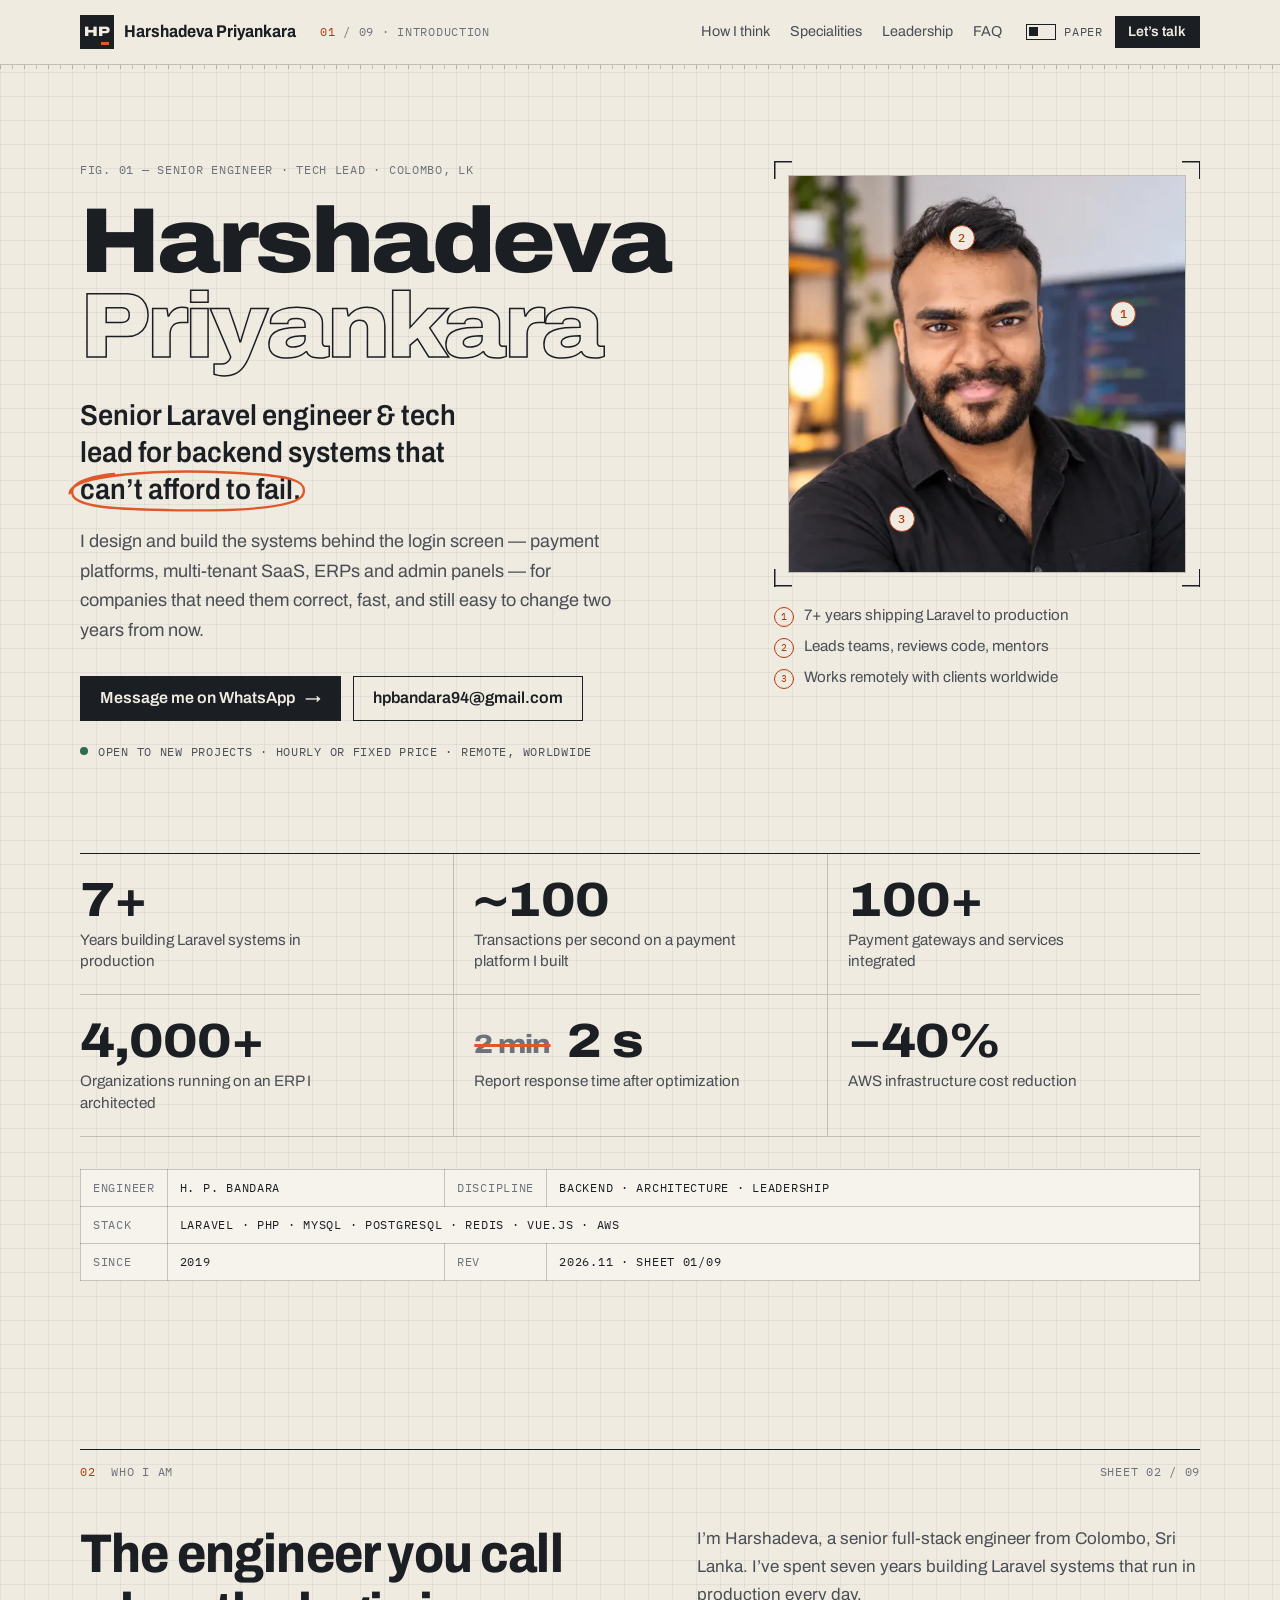
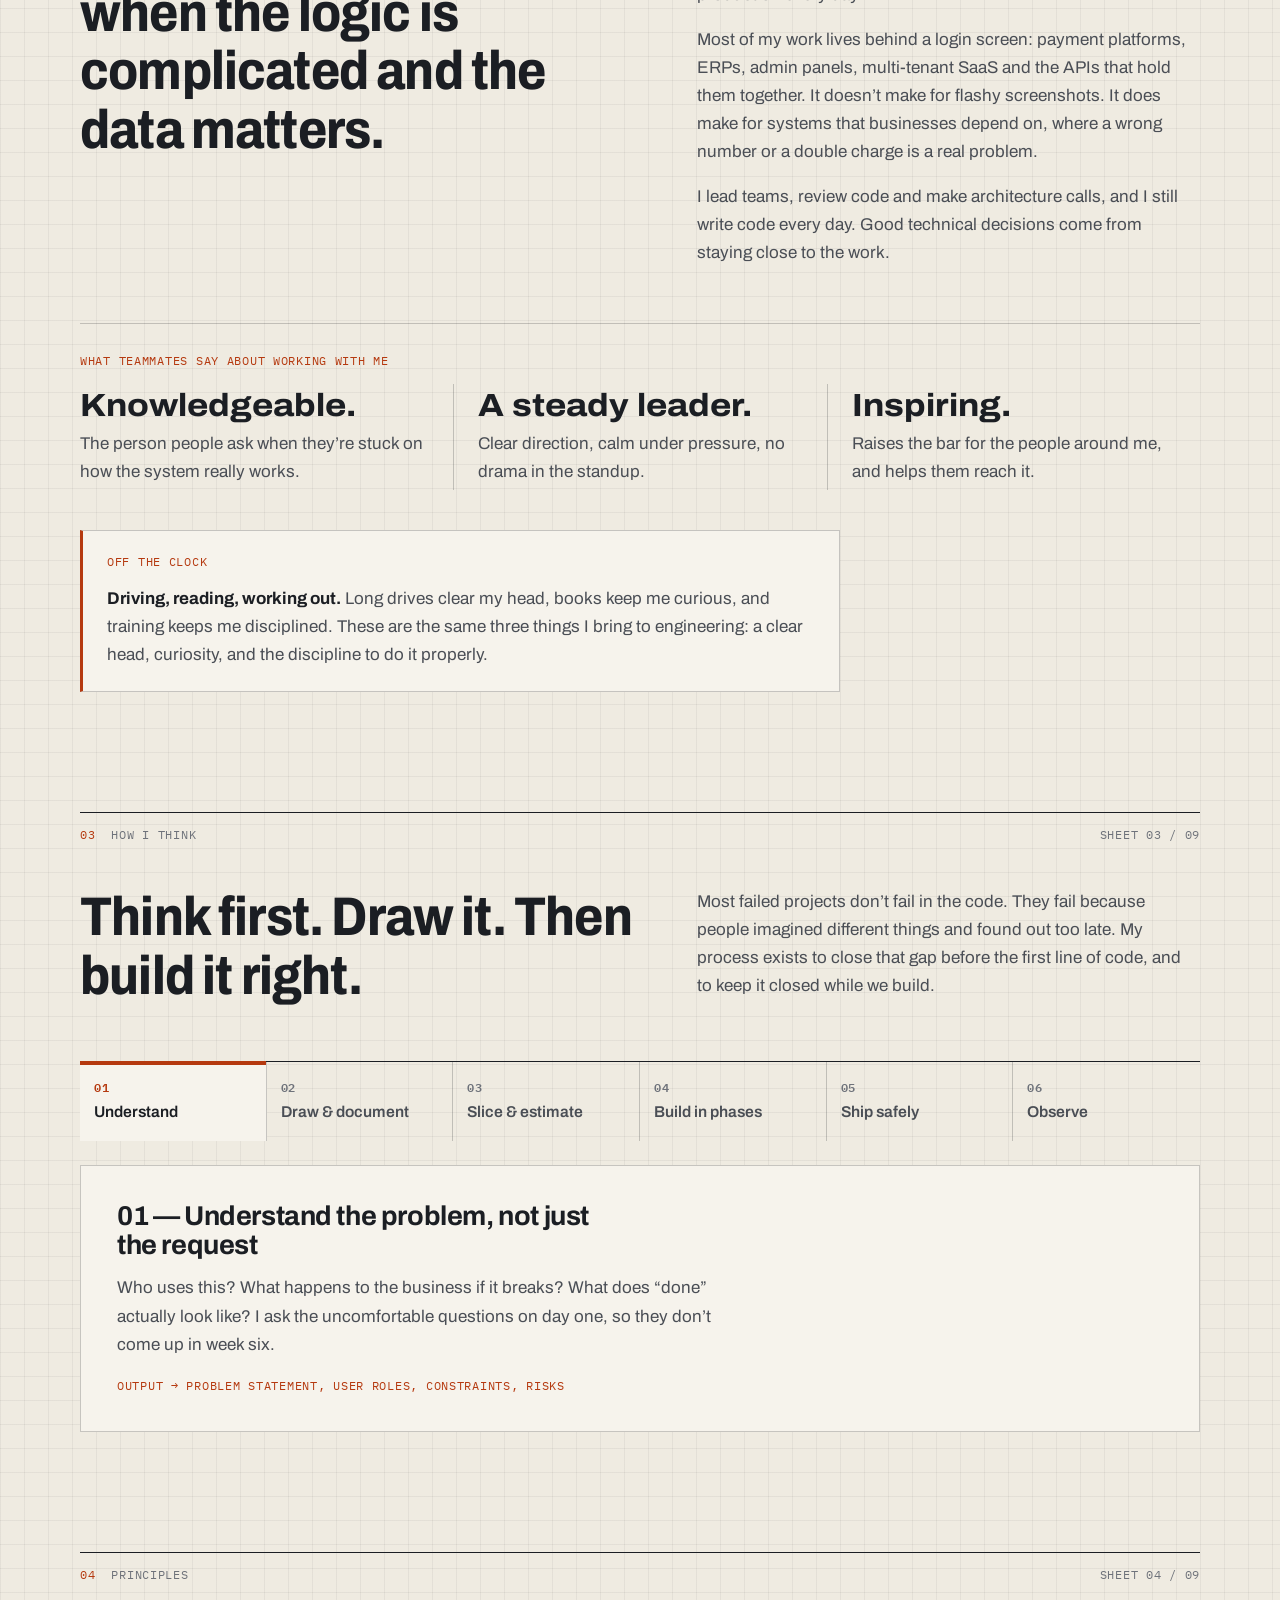
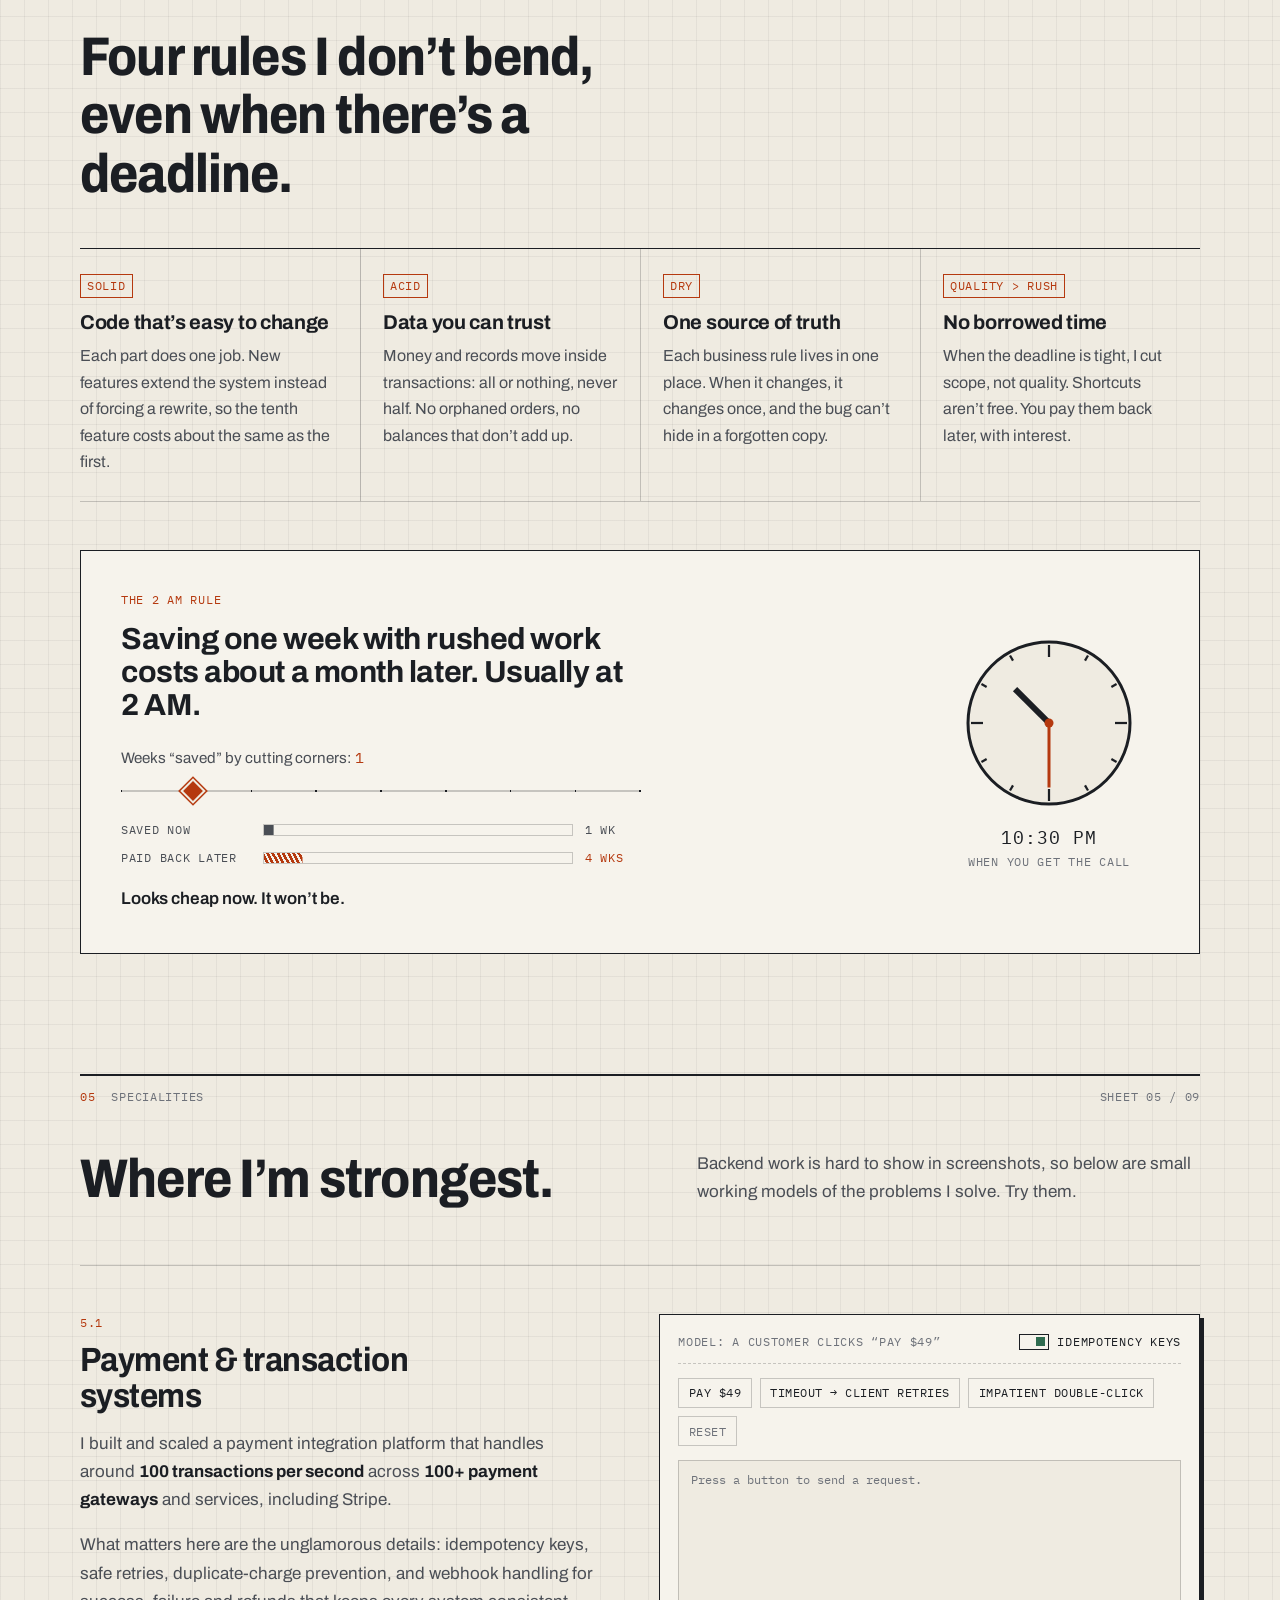
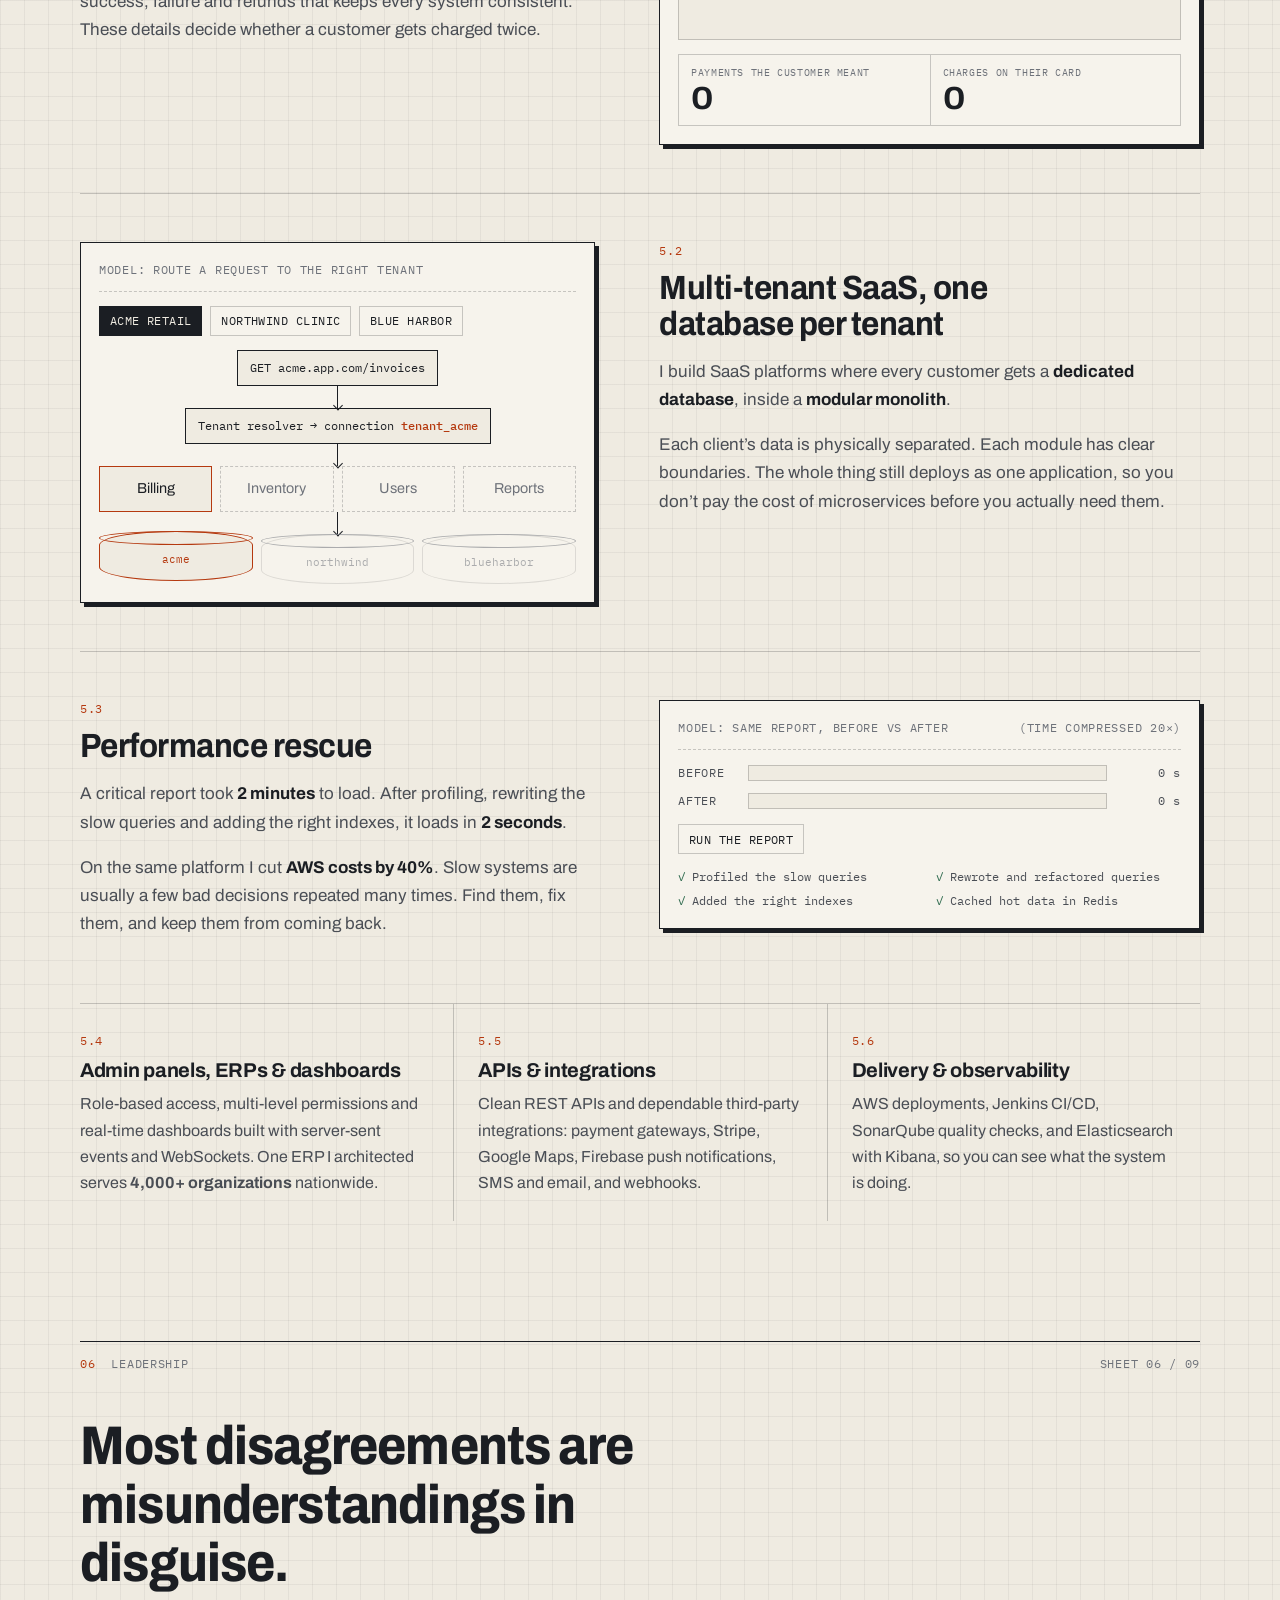
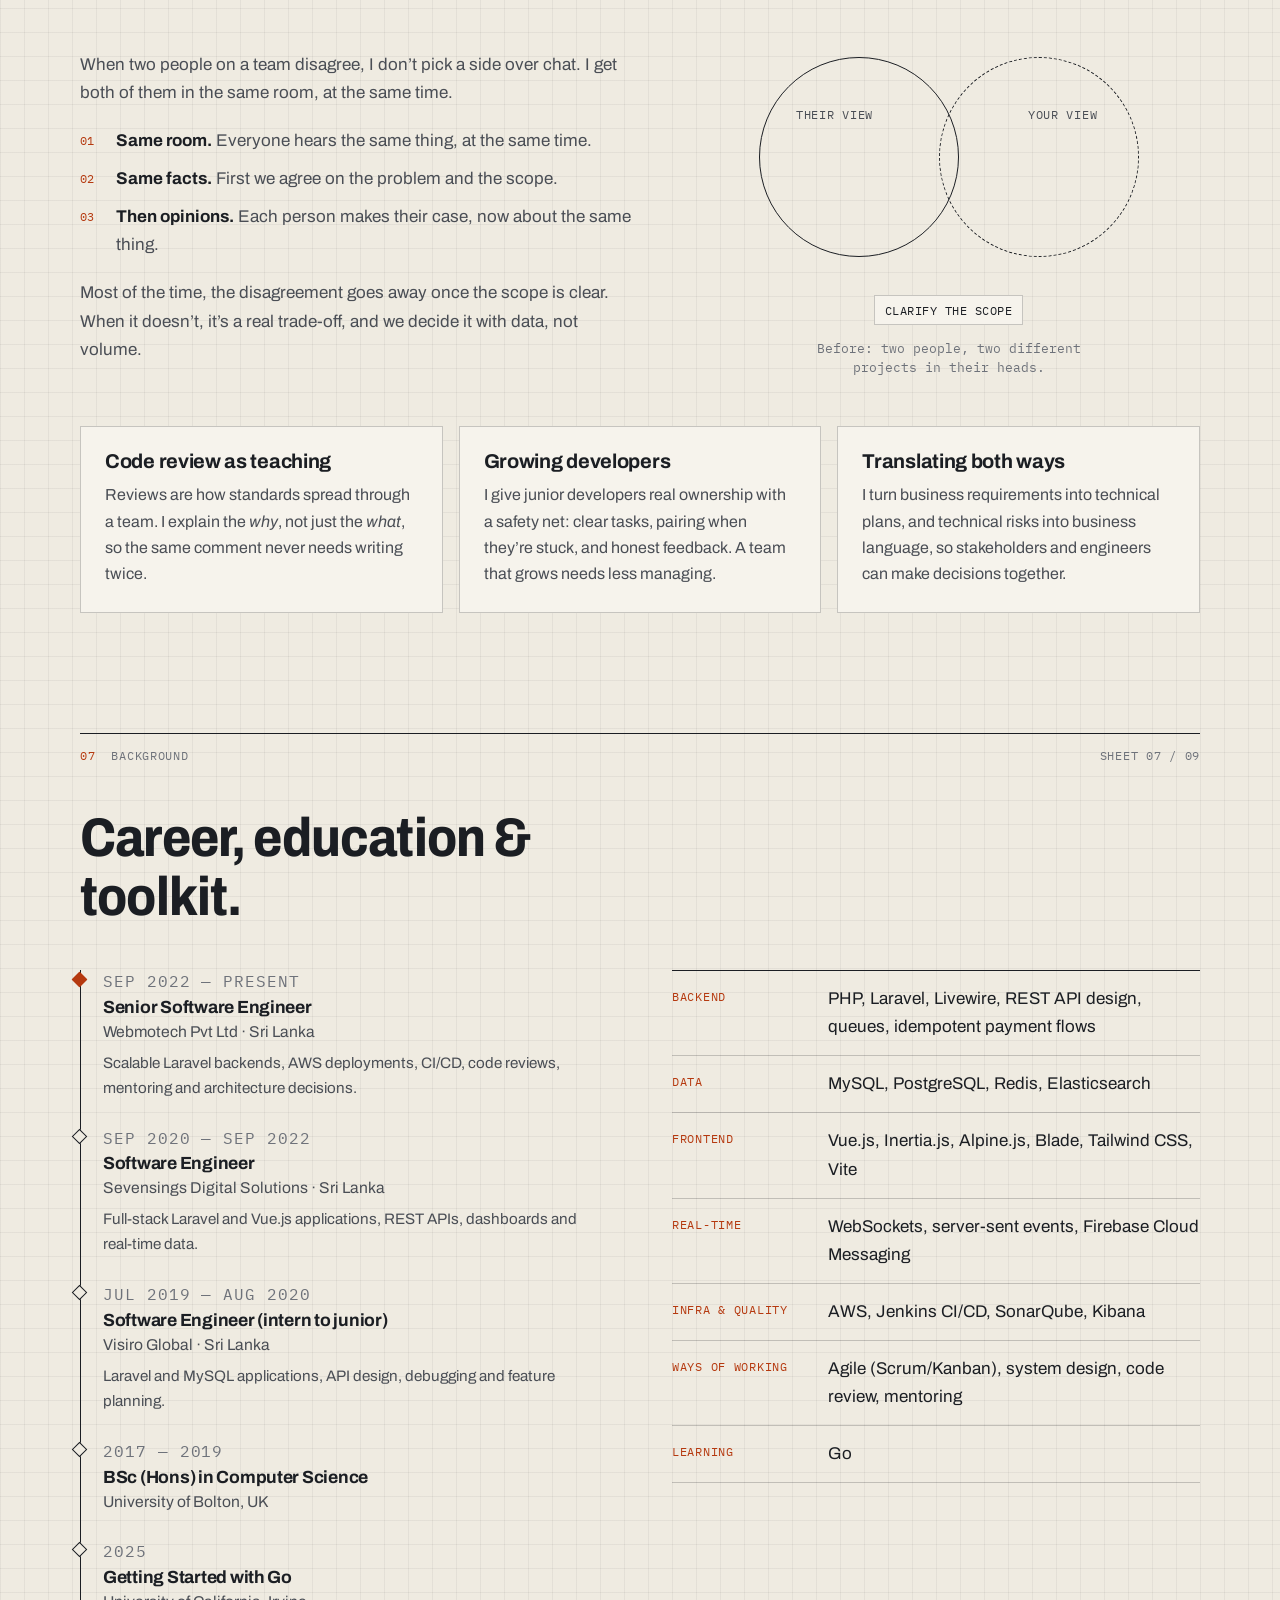
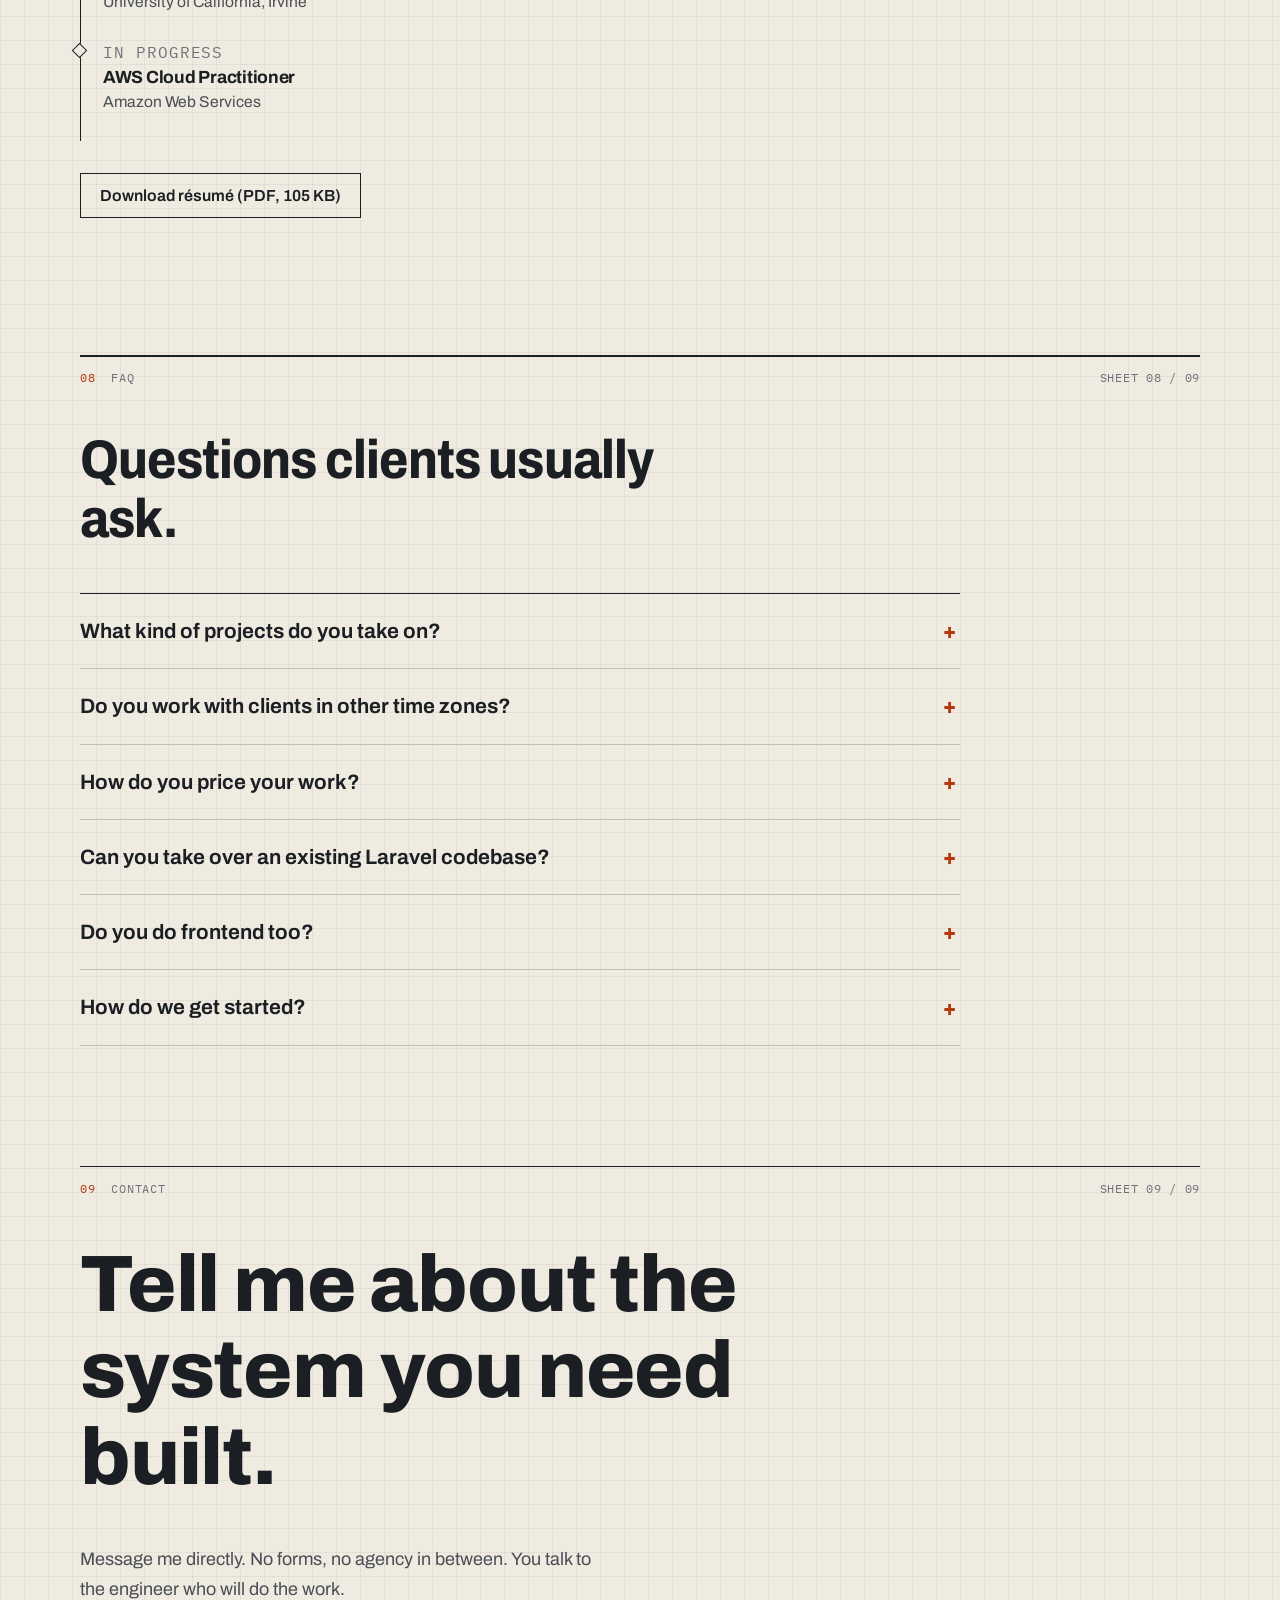
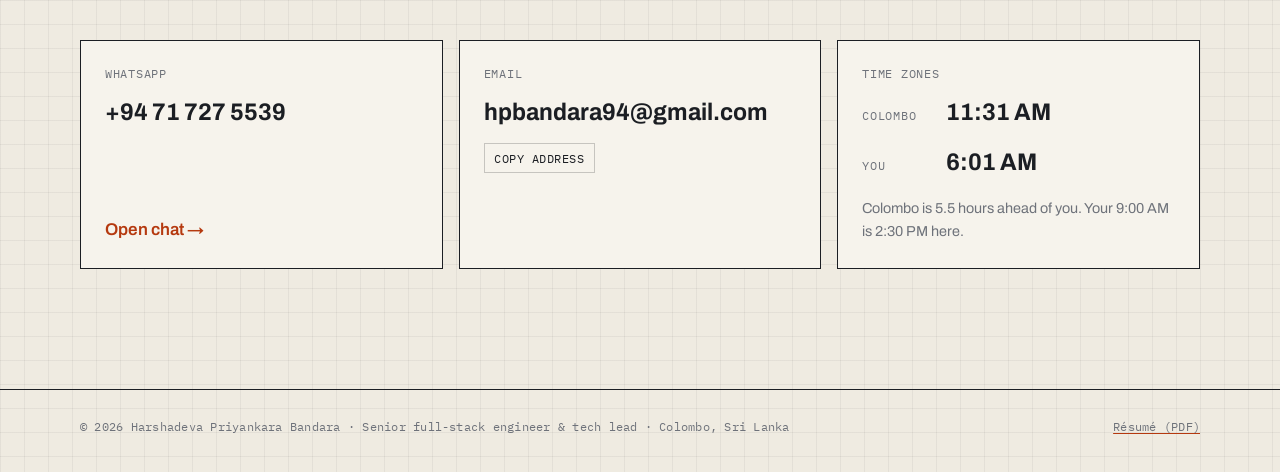
==== index.html @ ef1886b2 "Initial" ====
<!doctype html>
<html lang="en">
<head>
  <meta charset="utf-8">
  <meta name="viewport" content="width=device-width, initial-scale=1">
  <title>Harshadeva Priyankara — Senior Laravel Engineer &amp; Tech Lead for Hire</title>
  <meta name="description" content="Harshadeva Priyankara Bandara is a senior full-stack engineer and tech lead with 7+ years of Laravel experience. He builds payment systems, multi-tenant SaaS, ERPs and admin panels for clients worldwide.">
  <meta name="author" content="Harshadeva Priyankara Bandara">
  <meta name="robots" content="index, follow, max-image-preview:large, max-snippet:-1">
  <!-- When the domain changes, update every https://devmind.online/ URL on this page, in llms.txt, llms-full.txt, robots.txt and sitemap.xml. -->
  <link rel="canonical" href="https://devmind.online/">
  <link rel="alternate" type="text/markdown" title="Profile in Markdown (for AI agents)" href="https://devmind.online/llms-full.txt">
  <link rel="author" href="https://devmind.online/llms.txt">

  <meta property="og:type" content="profile">
  <meta property="og:site_name" content="Harshadeva Priyankara">
  <meta property="og:title" content="Harshadeva Priyankara — Senior Laravel Engineer &amp; Tech Lead">
  <meta property="og:description" content="Payment systems, multi-tenant SaaS, ERPs and admin panels, built to stay correct, fast and easy to change. 7+ years in Laravel. Open to freelance projects.">
  <meta property="og:url" content="https://devmind.online/">
  <meta property="og:image" content="https://devmind.online/assets/img/og-card.jpg">
  <meta property="og:image:width" content="1200">
  <meta property="og:image:height" content="630">
  <meta property="og:image:alt" content="Harshadeva Priyankara, senior Laravel engineer and tech lead">
  <meta property="profile:first_name" content="Harshadeva">
  <meta property="profile:last_name" content="Bandara">
  <meta name="twitter:card" content="summary_large_image">
  <meta name="twitter:title" content="Harshadeva Priyankara — Senior Laravel Engineer &amp; Tech Lead">
  <meta name="twitter:description" content="Payment systems, multi-tenant SaaS, ERPs and admin panels, built to last. Open to freelance projects.">
  <meta name="twitter:image" content="https://devmind.online/assets/img/og-card.jpg">

  <meta name="theme-color" content="#EFEBE1" media="(prefers-color-scheme: light)">
  <meta name="theme-color" content="#0E2236" media="(prefers-color-scheme: dark)">
  <link rel="icon" href="favicon.svg" type="image/svg+xml">
  <link rel="apple-touch-icon" href="assets/img/apple-touch-icon.png">
  <link rel="manifest" href="site.webmanifest">

  <link rel="preconnect" href="https://fonts.googleapis.com">
  <link rel="preconnect" href="https://fonts.gstatic.com" crossorigin>
  <link rel="stylesheet" href="https://fonts.googleapis.com/css2?family=Archivo:wdth,wght@62..125,100..900&family=IBM+Plex+Mono:wght@400;500&display=swap">
  <link rel="preload" as="image" href="assets/img/harshadeva-priyankara-800.webp" imagesrcset="assets/img/harshadeva-priyankara-480.webp 480w, assets/img/harshadeva-priyankara-800.webp 800w" imagesizes="(min-width: 960px) 420px, 90vw">
  <link rel="stylesheet" href="assets/css/site.css">

  <script>
    // Apply the saved theme before first paint to avoid a flash.
    try { var t = localStorage.getItem('theme'); if (t === 'light' || t === 'dark') document.documentElement.setAttribute('data-theme', t); } catch (e) {}
    document.documentElement.classList.add('js');
  </script>

  <script type="application/ld+json">
  {
    "@context": "https://schema.org",
    "@graph": [
      {
        "@type": "WebSite",
        "@id": "https://devmind.online/#website",
        "url": "https://devmind.online/",
        "name": "Harshadeva Priyankara — Senior Laravel Engineer & Tech Lead",
        "inLanguage": "en",
        "publisher": { "@id": "https://devmind.online/#person" }
      },
      {
        "@type": "ProfilePage",
        "@id": "https://devmind.online/#profile",
        "url": "https://devmind.online/",
        "name": "Harshadeva Priyankara — Senior Laravel Engineer & Tech Lead for Hire",
        "isPartOf": { "@id": "https://devmind.online/#website" },
        "mainEntity": { "@id": "https://devmind.online/#person" },
        "primaryImageOfPage": { "@type": "ImageObject", "url": "https://devmind.online/assets/img/harshadeva-priyankara.jpg", "width": 800, "height": 800 },
        "dateModified": "2026-11-02"
      },
      {
        "@type": "Person",
        "@id": "https://devmind.online/#person",
        "name": "Harshadeva Priyankara Bandara",
        "givenName": "Harshadeva",
        "familyName": "Bandara",
        "alternateName": ["Harshadeva Priyankara", "H. P. Bandara"],
        "jobTitle": "Senior Full-Stack Engineer & Technical Lead",
        "description": "Senior full-stack engineer and tech lead with 7+ years of Laravel experience. Specializes in payment and transaction systems, multi-tenant SaaS (database-per-tenant, modular monolith), ERPs, admin panels, performance optimization and leading development teams.",
        "url": "https://devmind.online/",
        "image": "https://devmind.online/assets/img/harshadeva-priyankara.jpg",
        "email": "mailto:hpbandara94@gmail.com",
        "telephone": "+94717275539",
        "address": { "@type": "PostalAddress", "addressLocality": "Colombo", "addressCountry": "LK" },
        "homeLocation": { "@type": "Place", "name": "Colombo, Sri Lanka" },
        "knowsLanguage": ["en"],
        "alumniOf": { "@type": "CollegeOrUniversity", "name": "University of Bolton" },
        "hasCredential": [
          { "@type": "EducationalOccupationalCredential", "name": "BSc (Hons) in Computer Science", "credentialCategory": "degree", "recognizedBy": { "@type": "CollegeOrUniversity", "name": "University of Bolton" } },
          { "@type": "EducationalOccupationalCredential", "name": "Getting Started with Go", "credentialCategory": "certificate", "recognizedBy": { "@type": "CollegeOrUniversity", "name": "University of California, Irvine" } }
        ],
        "hasOccupation": {
          "@type": "Occupation",
          "name": "Senior Software Engineer",
          "occupationLocation": { "@type": "Country", "name": "Sri Lanka" },
          "experienceRequirements": "7+ years",
          "skills": "Laravel, PHP, MySQL, PostgreSQL, Redis, REST API design, payment gateway integration, multi-tenant architecture, system design, AWS, CI/CD, Vue.js, Inertia.js, Livewire, Alpine.js, Tailwind CSS, technical leadership, code review, mentoring"
        },
        "knowsAbout": [
          "Laravel", "PHP", "Backend development", "Payment systems", "Payment gateway integration", "Idempotency", "Multi-tenancy", "Database-per-tenant architecture", "Modular monolith", "ERP systems", "Admin panels", "REST API design", "MySQL", "PostgreSQL", "Redis", "Elasticsearch", "Database performance optimization", "System design", "Software architecture", "SOLID principles", "AWS", "CI/CD", "Jenkins", "SonarQube", "Vue.js", "Inertia.js", "Livewire", "Alpine.js", "Tailwind CSS", "WebSockets", "Server-sent events", "Technical leadership", "Code review", "Mentoring", "Agile"
        ]
      },
      {
        "@type": "ProfessionalService",
        "@id": "https://devmind.online/#service",
        "name": "Harshadeva Priyankara — Laravel Backend Engineering & Technical Leadership",
        "url": "https://devmind.online/",
        "image": "https://devmind.online/assets/img/og-card.jpg",
        "email": "hpbandara94@gmail.com",
        "telephone": "+94717275539",
        "founder": { "@id": "https://devmind.online/#person" },
        "address": { "@type": "PostalAddress", "addressLocality": "Colombo", "addressCountry": "LK" },
        "areaServed": [
          { "@type": "Place", "name": "Worldwide (remote)" }
        ],
        "hasOfferCatalog": {
          "@type": "OfferCatalog",
          "name": "Engineering services",
          "itemListElement": [
            { "@type": "Offer", "itemOffered": { "@type": "Service", "name": "Laravel backend development", "description": "Design and build of Laravel backends, REST APIs, queues and integrations." } },
            { "@type": "Offer", "itemOffered": { "@type": "Service", "name": "Payment and transaction systems", "description": "Payment gateway integrations, idempotent transaction processing, retries, webhooks and reconciliation." } },
            { "@type": "Offer", "itemOffered": { "@type": "Service", "name": "Multi-tenant SaaS architecture", "description": "Database-per-tenant SaaS platforms built as modular monoliths." } },
            { "@type": "Offer", "itemOffered": { "@type": "Service", "name": "Admin panels, ERPs and dashboards", "description": "Role-based admin systems, ERPs and real-time dashboards." } },
            { "@type": "Offer", "itemOffered": { "@type": "Service", "name": "Performance optimization", "description": "Query profiling, indexing, refactoring and caching for slow Laravel applications." } },
            { "@type": "Offer", "itemOffered": { "@type": "Service", "name": "Technical leadership", "description": "Architecture decisions, code review, mentoring and leading development teams." } }
          ]
        }
      },
      {
        "@type": "FAQPage",
        "@id": "https://devmind.online/#faq",
        "mainEntity": [
          { "@type": "Question", "name": "What kind of projects does Harshadeva take on?", "acceptedAnswer": { "@type": "Answer", "text": "Backend-heavy Laravel work: new systems, APIs, payment integrations, multi-tenant SaaS, admin panels and ERPs, performance fixes on slow applications, and technical leadership for teams that need a senior engineer." } },
          { "@type": "Question", "name": "Does he work with clients in other time zones?", "acceptedAnswer": { "@type": "Answer", "text": "Yes. He works remotely with clients around the world from Colombo, Sri Lanka (UTC+5:30). He works asynchronously with clear written updates and agrees on call times that suit both sides." } },
          { "@type": "Question", "name": "How does he price projects?", "acceptedAnswer": { "@type": "Answer", "text": "Hourly or fixed price. Fixed price fits work with a clear scope, usually after a short discovery phase. Hourly fits ongoing or evolving work. Rates are discussed directly once the project is understood." } },
          { "@type": "Question", "name": "Can he take over an existing Laravel codebase?", "acceptedAnswer": { "@type": "Answer", "text": "Yes. He starts by reading the code, mapping the architecture and listing risks, then agrees with you on what to fix first before adding features." } },
          { "@type": "Question", "name": "Does he do frontend work too?", "acceptedAnswer": { "@type": "Answer", "text": "Yes. He builds frontends with Vue.js, Inertia.js, Livewire, Alpine.js, Blade and Tailwind CSS, though backend systems and architecture are his core strength." } },
          { "@type": "Question", "name": "How do you start a project with him?", "acceptedAnswer": { "@type": "Answer", "text": "Send a short description of the project on WhatsApp (+94 71 727 5539) or email (hpbandara94@gmail.com). He replies with questions, then a call, then a written scope with diagrams and an estimate before any code is written." } }
        ]
      }
    ]
  }
  </script>
</head>
<body>
  <a class="skip" href="#main">Skip to content</a>

  <header class="topbar" id="top">
    <div class="topbar-inner wrap">
      <a class="brand" href="#top" aria-label="Harshadeva Priyankara, home">
        <span class="brand-mark" aria-hidden="true">HP</span>
        <span class="brand-name">Harshadeva Priyankara</span>
      </a>
      <p class="sheet-indicator mono" aria-hidden="true"><span data-sheet-no>01</span> / 09 · <span data-sheet-title>Introduction</span></p>
      <nav class="nav" id="site-nav" aria-label="Main">
        <a href="#thinking">How I think</a>
        <a href="#specialities">Specialities</a>
        <a href="#leadership">Leadership</a>
        <a href="#faq">FAQ</a>
      </nav>
      <div class="topbar-actions">
        <button class="theme-toggle mono" type="button" data-theme-toggle aria-label="Switch color theme">
          <span class="theme-toggle-track" aria-hidden="true"><span class="theme-toggle-knob"></span></span>
          <span data-theme-label>Paper</span>
        </button>
        <a class="btn btn-small" href="#contact">Let’s talk</a>
        <button class="menu-btn" type="button" aria-expanded="false" aria-controls="site-nav" data-menu>
          <span class="sr-only">Menu</span><span class="menu-lines" aria-hidden="true"></span>
        </button>
      </div>
    </div>
    <div class="ruler" aria-hidden="true"><span class="ruler-fill" data-progress></span></div>
  </header>

  <main id="main">

    <!-- 01 · INTRODUCTION -->
    <section class="hero" id="intro" data-sheet="01" data-title="Introduction" aria-labelledby="intro-h">
      <div class="crosshair" aria-hidden="true">
        <span class="crosshair-x"></span><span class="crosshair-y"></span>
        <span class="crosshair-readout mono">X 0000 · Y 0000</span>
      </div>
      <div class="wrap hero-grid">
        <div class="hero-copy">
          <p class="eyebrow mono">Fig. 01 — Senior engineer · Tech lead · Colombo, LK</p>
          <h1 id="intro-h" class="hero-name">
            <span>Harshadeva</span>
            <span>Priyankara</span>
          </h1>
          <p class="hero-role">
            Senior Laravel engineer &amp; tech lead for backend systems that
            <span class="redline">can’t afford to fail<svg viewBox="0 0 300 60" preserveAspectRatio="none" aria-hidden="true"><path d="M8 34 C 10 10, 120 4, 200 8 S 296 18, 292 34 S 230 56, 140 55 S 4 50, 12 28 C 16 18, 40 12, 62 10"/></svg></span>.
          </p>
          <p class="hero-lead">
            I design and build the systems behind the login screen — payment platforms, multi-tenant SaaS,
            ERPs and admin panels — for companies that need them correct, fast, and still easy to change two years from now.
          </p>
          <div class="hero-cta">
            <a class="btn" href="https://wa.me/94717275539?text=Hi%20Harshadeva%2C%20I%27d%20like%20to%20talk%20about%20a%20project." rel="noopener" target="_blank">
              Message me on WhatsApp <span class="btn-arrow" aria-hidden="true">→</span>
            </a>
            <a class="btn btn-ghost" href="mailto:hpbandara94@gmail.com?subject=Project%20enquiry">hpbandara94@gmail.com</a>
          </div>
          <p class="status mono"><span class="status-dot" aria-hidden="true"></span><span>Open to new projects · Hourly or fixed price · Remote, worldwide</span></p>
        </div>

        <figure class="portrait" data-reveal>
          <div class="portrait-frame">
            <img src="assets/img/harshadeva-priyankara-800.webp"
                 srcset="assets/img/harshadeva-priyankara-480.webp 480w, assets/img/harshadeva-priyankara-800.webp 800w"
                 sizes="(min-width: 960px) 420px, 90vw"
                 width="800" height="800" fetchpriority="high"
                 alt="Portrait of Harshadeva Priyankara, a senior software engineer, at his desk with code on a monitor behind him">
            <span class="pin" style="--x:82%;--y:36%" data-pin="1">1</span>
            <span class="pin" style="--x:44%;--y:18%" data-pin="2">2</span>
            <span class="pin" style="--x:30%;--y:84%" data-pin="3">3</span>
          </div>
          <figcaption>
            <ol class="legend">
              <li data-legend="1"><span class="mono">1</span> 7+ years shipping Laravel to production</li>
              <li data-legend="2"><span class="mono">2</span> Leads teams, reviews code, mentors</li>
              <li data-legend="3"><span class="mono">3</span> Works remotely with clients worldwide</li>
            </ol>
          </figcaption>
        </figure>
      </div>

      <div class="wrap">
        <dl class="proof" aria-label="Key numbers">
          <div class="proof-item" data-reveal><dt>Years building Laravel systems in production</dt><dd><span data-count="7">7</span>+</dd></div>
          <div class="proof-item" data-reveal><dt>Transactions per second on a payment platform I built</dt><dd>~<span data-count="100">100</span></dd></div>
          <div class="proof-item" data-reveal><dt>Payment gateways and services integrated</dt><dd><span data-count="100">100</span>+</dd></div>
          <div class="proof-item" data-reveal><dt>Organizations running on an ERP I architected</dt><dd><span data-count="4000" data-format="comma">4,000</span>+</dd></div>
          <div class="proof-item" data-reveal><dt>Report response time after optimization</dt><dd><s>2 min</s> 2 s</dd></div>
          <div class="proof-item" data-reveal><dt>AWS infrastructure cost reduction</dt><dd>−<span data-count="40">40</span>%</dd></div>
        </dl>

        <table class="titleblock mono" aria-label="Drawing title block">
          <tr><th scope="row">Engineer</th><td>H. P. Bandara</td><th scope="row">Discipline</th><td>Backend · Architecture · Leadership</td></tr>
          <tr><th scope="row">Stack</th><td colspan="3">Laravel · PHP · MySQL · PostgreSQL · Redis · Vue.js · AWS</td></tr>
          <tr><th scope="row">Since</th><td>2019</td><th scope="row">Rev</th><td>2026.11 · Sheet 01/09</td></tr>
        </table>
      </div>
    </section>

    <!-- 02 · WHO I AM -->
    <section class="sheet" id="about" data-sheet="02" data-title="Who I am" aria-labelledby="about-h">
      <div class="wrap">
        <div class="sheet-head mono"><span>02</span><span>Who I am</span><span>Sheet 02 / 09</span></div>
        <div class="split">
          <div>
            <h2 id="about-h" data-reveal>The engineer you call when the logic is complicated and the data matters.</h2>
          </div>
          <div class="prose" data-reveal>
            <p>I’m Harshadeva, a senior full-stack engineer from Colombo, Sri Lanka. I’ve spent seven years building Laravel systems that run in production every day.</p>
            <p>Most of my work lives behind a login screen: payment platforms, ERPs, admin panels, multi-tenant SaaS and the APIs that hold them together. It doesn’t make for flashy screenshots. It does make for systems that businesses depend on, where a wrong number or a double charge is a real problem.</p>
            <p>I lead teams, review code and make architecture calls, and I still write code every day. Good technical decisions come from staying close to the work.</p>
          </div>
        </div>

        <div class="said" data-reveal>
          <p class="mono said-label">What teammates say about working with me</p>
          <ul class="said-list">
            <li><span class="said-word">Knowledgeable.</span> <span>The person people ask when they’re stuck on how the system really works.</span></li>
            <li><span class="said-word">A steady leader.</span> <span>Clear direction, calm under pressure, no drama in the standup.</span></li>
            <li><span class="said-word">Inspiring.</span> <span>Raises the bar for the people around me, and helps them reach it.</span></li>
          </ul>
        </div>

        <div class="offclock" data-reveal>
          <p class="mono said-label">Off the clock</p>
          <p><strong>Driving, reading, working out.</strong> Long drives clear my head, books keep me curious, and training keeps me disciplined. These are the same three things I bring to engineering: a clear head, curiosity, and the discipline to do it properly.</p>
        </div>
      </div>
    </section>

    <!-- 03 · HOW I THINK -->
    <section class="sheet" id="thinking" data-sheet="03" data-title="How I think" aria-labelledby="thinking-h">
      <div class="wrap">
        <div class="sheet-head mono"><span>03</span><span>How I think</span><span>Sheet 03 / 09</span></div>
        <div class="split">
          <h2 id="thinking-h" data-reveal>Think first. Draw it. Then build it right.</h2>
          <div class="prose" data-reveal>
            <p>Most failed projects don’t fail in the code. They fail because people imagined different things and found out too late. My process exists to close that gap before the first line of code, and to keep it closed while we build.</p>
          </div>
        </div>

        <div class="process" data-process>
          <div class="process-track" aria-hidden="true"><span class="process-track-fill"></span></div>
          <ol class="process-steps">
            <li><button type="button" class="process-tab" id="step-1-tab" data-step="0"><span class="mono">01</span> Understand</button></li>
            <li><button type="button" class="process-tab" id="step-2-tab" data-step="1"><span class="mono">02</span> Draw &amp; document</button></li>
            <li><button type="button" class="process-tab" id="step-3-tab" data-step="2"><span class="mono">03</span> Slice &amp; estimate</button></li>
            <li><button type="button" class="process-tab" id="step-4-tab" data-step="3"><span class="mono">04</span> Build in phases</button></li>
            <li><button type="button" class="process-tab" id="step-5-tab" data-step="4"><span class="mono">05</span> Ship safely</button></li>
            <li><button type="button" class="process-tab" id="step-6-tab" data-step="5"><span class="mono">06</span> Observe</button></li>
          </ol>
          <div class="process-panels">
            <article class="process-panel" id="step-1" aria-labelledby="step-1-tab">
              <h3>01 — Understand the problem, not just the request</h3>
              <p>Who uses this? What happens to the business if it breaks? What does “done” actually look like? I ask the uncomfortable questions on day one, so they don’t come up in week six.</p>
              <p class="output mono">Output → problem statement, user roles, constraints, risks</p>
            </article>
            <article class="process-panel" id="step-2" aria-labelledby="step-2-tab">
              <h3>02 — Draw it and write it down</h3>
              <p>Flow diagrams, data models, sequence diagrams and a written scope. We go back and forth on paper until you, me and the team describe the project the same way. Changing a diagram takes minutes. Changing shipped code takes weeks.</p>
              <p class="output mono">Output → diagrams + scope document everyone has agreed to</p>
            </article>
            <article class="process-panel" id="step-3" aria-labelledby="step-3-tab">
              <h3>03 — Slice the scope, then estimate</h3>
              <p>I break the work into small pieces that can each be delivered on their own, and estimate each one. Small pieces give honest estimates, and you can see exactly where the time goes.</p>
              <p class="output mono">Output → prioritized backlog with per-item estimates</p>
            </article>
            <article class="process-panel" id="step-4" aria-labelledby="step-4-tab">
              <h3>04 — Build in short phases you can review</h3>
              <p>Agile, in short cycles. At the end of each phase you review working software, not a status report. If what’s being built starts drifting from what you expected, we catch it while it’s still cheap to fix.</p>
              <p class="output mono">Output → a working, reviewable build every phase</p>
            </article>
            <article class="process-panel" id="step-5" aria-labelledby="step-5-tab">
              <h3>05 — Ship with guardrails</h3>
              <p>Code review, automated checks, CI/CD pipelines and static analysis on every change. Deployments should be boring, and I set them up that way on purpose.</p>
              <p class="output mono">Output → reviewed code, green pipeline, repeatable deploys</p>
            </article>
            <article class="process-panel" id="step-6" aria-labelledby="step-6-tab">
              <h3>06 — Observe and improve</h3>
              <p>Logs, metrics and alerts from day one, so problems are spotted by monitoring and not by your customers. Then we improve based on real usage, not guesses.</p>
              <p class="output mono">Output → dashboards, alerts, a list of improvements backed by data</p>
            </article>
          </div>
        </div>
      </div>
    </section>

    <!-- 04 · PRINCIPLES -->
    <section class="sheet" id="principles" data-sheet="04" data-title="Principles" aria-labelledby="principles-h">
      <div class="wrap">
        <div class="sheet-head mono"><span>04</span><span>Principles</span><span>Sheet 04 / 09</span></div>
        <h2 id="principles-h" data-reveal>Four rules I don’t bend, even when there’s a deadline.</h2>

        <ul class="principles">
          <li data-reveal>
            <p class="principle-code mono">SOLID</p>
            <h3>Code that’s easy to change</h3>
            <p>Each part does one job. New features extend the system instead of forcing a rewrite, so the tenth feature costs about the same as the first.</p>
          </li>
          <li data-reveal>
            <p class="principle-code mono">ACID</p>
            <h3>Data you can trust</h3>
            <p>Money and records move inside transactions: all or nothing, never half. No orphaned orders, no balances that don’t add up.</p>
          </li>
          <li data-reveal>
            <p class="principle-code mono">DRY</p>
            <h3>One source of truth</h3>
            <p>Each business rule lives in one place. When it changes, it changes once, and the bug can’t hide in a forgotten copy.</p>
          </li>
          <li data-reveal>
            <p class="principle-code mono">QUALITY &gt; RUSH</p>
            <h3>No borrowed time</h3>
            <p>When the deadline is tight, I cut scope, not quality. Shortcuts aren’t free. You pay them back later, with interest.</p>
          </li>
        </ul>

        <div class="debt" data-debt data-reveal>
          <div class="debt-copy">
            <p class="mono said-label">The 2 AM rule</p>
            <h3>Saving one week with rushed work costs about a month later. Usually at 2 AM.</h3>
            <label class="debt-label" for="debt-weeks">Weeks “saved” by cutting corners: <output class="mono" data-debt-weeks for="debt-weeks">1</output></label>
            <input type="range" id="debt-weeks" min="0" max="8" step="1" value="1">
            <div class="debt-bars">
              <div class="debt-bar"><span class="mono">Saved now</span><span class="debt-bar-track"><span class="debt-bar-fill" data-debt-saved></span></span><span class="mono" data-debt-saved-label>1 wk</span></div>
              <div class="debt-bar is-cost"><span class="mono">Paid back later</span><span class="debt-bar-track"><span class="debt-bar-fill" data-debt-cost></span></span><span class="mono" data-debt-cost-label>4 wks</span></div>
            </div>
            <p class="debt-verdict" data-debt-verdict aria-live="polite">Looks cheap now. It won’t be.</p>
          </div>
          <div class="clock" aria-hidden="true">
            <svg viewBox="0 0 120 120">
              <circle cx="60" cy="60" r="54" class="clock-face"/>
              <g class="clock-ticks"></g>
              <line x1="60" y1="60" x2="60" y2="30" class="clock-hour" data-clock-hour/>
              <line x1="60" y1="60" x2="60" y2="18" class="clock-min" data-clock-min/>
              <circle cx="60" cy="60" r="3" class="clock-pin"/>
            </svg>
            <p class="clock-time mono" data-clock-time>10:30 PM</p>
            <p class="clock-caption mono">When you get the call</p>
          </div>
        </div>
      </div>
    </section>

    <!-- 05 · SPECIALITIES -->
    <section class="sheet" id="specialities" data-sheet="05" data-title="Specialities" aria-labelledby="spec-h">
      <div class="wrap">
        <div class="sheet-head mono"><span>05</span><span>Specialities</span><span>Sheet 05 / 09</span></div>
        <div class="split">
          <h2 id="spec-h" data-reveal>Where I’m strongest.</h2>
          <div class="prose" data-reveal>
            <p>Backend work is hard to show in screenshots, so below are small working models of the problems I solve. Try them.</p>
          </div>
        </div>

        <article class="spec" aria-labelledby="spec-pay">
          <div class="spec-copy" data-reveal>
            <p class="mono spec-no">5.1</p>
            <h3 id="spec-pay">Payment &amp; transaction systems</h3>
            <p>I built and scaled a payment integration platform that handles around <strong>100 transactions per second</strong> across <strong>100+ payment gateways</strong> and services, including Stripe.</p>
            <p>What matters here are the unglamorous details: idempotency keys, safe retries, duplicate-charge prevention, and webhook handling for success, failure and refunds that keeps every system consistent. These details decide whether a customer gets charged twice.</p>
          </div>
          <div class="demo" data-idem data-reveal>
            <div class="demo-head mono">
              <span>Model: a customer clicks “Pay $49”</span>
              <label class="switch"><input type="checkbox" checked data-idem-toggle> <span>Idempotency keys</span></label>
            </div>
            <div class="demo-actions">
              <button type="button" class="chip" data-idem-act="pay">Pay $49</button>
              <button type="button" class="chip" data-idem-act="retry">Timeout → client retries</button>
              <button type="button" class="chip" data-idem-act="double">Impatient double-click</button>
              <button type="button" class="chip chip-quiet" data-idem-act="reset">Reset</button>
            </div>
            <ol class="log mono" data-idem-log aria-live="polite"><li class="log-empty">Press a button to send a request.</li></ol>
            <div class="idem-score">
              <div><span class="mono">Payments the customer meant</span><strong data-idem-intended>0</strong></div>
              <div><span class="mono">Charges on their card</span><strong data-idem-charged>0</strong></div>
            </div>
          </div>
        </article>

        <article class="spec spec-flip" aria-labelledby="spec-tenant">
          <div class="spec-copy" data-reveal>
            <p class="mono spec-no">5.2</p>
            <h3 id="spec-tenant">Multi-tenant SaaS, one database per tenant</h3>
            <p>I build SaaS platforms where every customer gets a <strong>dedicated database</strong>, inside a <strong>modular monolith</strong>.</p>
            <p>Each client’s data is physically separated. Each module has clear boundaries. The whole thing still deploys as one application, so you don’t pay the cost of microservices before you actually need them.</p>
          </div>
          <div class="demo" data-tenant data-reveal>
            <div class="demo-head mono"><span>Model: route a request to the right tenant</span></div>
            <div class="demo-actions" role="group" aria-label="Choose a tenant">
              <button type="button" class="chip is-on" data-tenant-pick="acme">Acme Retail</button>
              <button type="button" class="chip" data-tenant-pick="north">Northwind Clinic</button>
              <button type="button" class="chip" data-tenant-pick="harbor">Blue Harbor</button>
            </div>
            <div class="tflow">
              <p class="tnode mono" data-tenant-req>GET acme.app.com/invoices</p>
              <span class="tarrow" aria-hidden="true"></span>
              <p class="tnode mono" data-tenant-conn>Tenant resolver → connection <b>tenant_acme</b></p>
              <span class="tarrow" aria-hidden="true"></span>
              <div class="tmods">
                <span class="tmod" data-mod="billing">Billing</span>
                <span class="tmod" data-mod="inventory">Inventory</span>
                <span class="tmod" data-mod="users">Users</span>
                <span class="tmod" data-mod="reports">Reports</span>
              </div>
              <span class="tarrow" aria-hidden="true"></span>
              <div class="tdbs">
                <span class="tdb" data-db="acme">acme</span>
                <span class="tdb" data-db="north">northwind</span>
                <span class="tdb" data-db="harbor">blueharbor</span>
              </div>
            </div>
          </div>
        </article>

        <article class="spec" aria-labelledby="spec-perf">
          <div class="spec-copy" data-reveal>
            <p class="mono spec-no">5.3</p>
            <h3 id="spec-perf">Performance rescue</h3>
            <p>A critical report took <strong>2 minutes</strong> to load. After profiling, rewriting the slow queries and adding the right indexes, it loads in <strong>2 seconds</strong>.</p>
            <p>On the same platform I cut <strong>AWS costs by 40%</strong>. Slow systems are usually a few bad decisions repeated many times. Find them, fix them, and keep them from coming back.</p>
          </div>
          <div class="demo" data-race data-reveal>
            <div class="demo-head mono"><span>Model: same report, before vs after</span><span>(time compressed 20×)</span></div>
            <div class="race">
              <div class="race-row"><span class="mono">Before</span><span class="race-track"><span class="race-fill" data-race-before></span></span><span class="mono race-t" data-race-before-t>0 s</span></div>
              <div class="race-row is-after"><span class="mono">After</span><span class="race-track"><span class="race-fill" data-race-after></span></span><span class="mono race-t" data-race-after-t>0 s</span></div>
            </div>
            <div class="demo-actions"><button type="button" class="chip" data-race-run>Run the report</button></div>
            <ul class="fixlist mono">
              <li>Profiled the slow queries</li>
              <li>Rewrote and refactored queries</li>
              <li>Added the right indexes</li>
              <li>Cached hot data in Redis</li>
            </ul>
          </div>
        </article>

        <ul class="spec-mini">
          <li data-reveal>
            <p class="mono spec-no">5.4</p>
            <h3>Admin panels, ERPs &amp; dashboards</h3>
            <p>Role-based access, multi-level permissions and real-time dashboards built with server-sent events and WebSockets. One ERP I architected serves <strong>4,000+ organizations</strong> nationwide.</p>
          </li>
          <li data-reveal>
            <p class="mono spec-no">5.5</p>
            <h3>APIs &amp; integrations</h3>
            <p>Clean REST APIs and dependable third-party integrations: payment gateways, Stripe, Google Maps, Firebase push notifications, SMS and email, and webhooks.</p>
          </li>
          <li data-reveal>
            <p class="mono spec-no">5.6</p>
            <h3>Delivery &amp; observability</h3>
            <p>AWS deployments, Jenkins CI/CD, SonarQube quality checks, and Elasticsearch with Kibana, so you can see what the system is doing.</p>
          </li>
        </ul>
      </div>
    </section>

    <!-- 06 · LEADERSHIP -->
    <section class="sheet" id="leadership" data-sheet="06" data-title="Leadership" aria-labelledby="lead-h">
      <div class="wrap">
        <div class="sheet-head mono"><span>06</span><span>Leadership</span><span>Sheet 06 / 09</span></div>
        <h2 id="lead-h" data-reveal>Most disagreements are misunderstandings in disguise.</h2>

        <div class="lead-grid">
          <div class="prose" data-reveal>
            <p>When two people on a team disagree, I don’t pick a side over chat. I get both of them in the same room, at the same time.</p>
            <ol class="steps-inline">
              <li><span><strong>Same room.</strong> Everyone hears the same thing, at the same time.</span></li>
              <li><span><strong>Same facts.</strong> First we agree on the problem and the scope.</span></li>
              <li><span><strong>Then opinions.</strong> Each person makes their case, now about the same thing.</span></li>
            </ol>
            <p>Most of the time, the disagreement goes away once the scope is clear. When it doesn’t, it’s a real trade-off, and we decide it with data, not volume.</p>
          </div>
          <div class="venn" data-venn data-reveal>
            <div class="venn-stage" aria-hidden="true">
              <span class="venn-c venn-a"><span class="mono">Their view</span></span>
              <span class="venn-c venn-b"><span class="mono">Your view</span></span>
              <span class="venn-mid mono">Shared scope</span>
            </div>
            <button type="button" class="chip" data-venn-btn aria-pressed="false">Clarify the scope</button>
            <p class="venn-cap mono" data-venn-cap aria-live="polite">Before: two people, two different projects in their heads.</p>
          </div>
        </div>

        <ul class="lead-cards">
          <li data-reveal>
            <h3>Code review as teaching</h3>
            <p>Reviews are how standards spread through a team. I explain the <em>why</em>, not just the <em>what</em>, so the same comment never needs writing twice.</p>
          </li>
          <li data-reveal>
            <h3>Growing developers</h3>
            <p>I give junior developers real ownership with a safety net: clear tasks, pairing when they’re stuck, and honest feedback. A team that grows needs less managing.</p>
          </li>
          <li data-reveal>
            <h3>Translating both ways</h3>
            <p>I turn business requirements into technical plans, and technical risks into business language, so stakeholders and engineers can make decisions together.</p>
          </li>
        </ul>
      </div>
    </section>

    <!-- 07 · BACKGROUND -->
    <section class="sheet" id="background" data-sheet="07" data-title="Background" aria-labelledby="bg-h">
      <div class="wrap">
        <div class="sheet-head mono"><span>07</span><span>Background</span><span>Sheet 07 / 09</span></div>
        <h2 id="bg-h" data-reveal>Career, education &amp; toolkit.</h2>

        <div class="bg-grid">
          <ol class="timeline" data-reveal>
            <li><p class="mono">Sep 2022 — Present</p><h3>Senior Software Engineer</h3><p>Webmotech Pvt Ltd · Sri Lanka</p><p class="muted">Scalable Laravel backends, AWS deployments, CI/CD, code reviews, mentoring and architecture decisions.</p></li>
            <li><p class="mono">Sep 2020 — Sep 2022</p><h3>Software Engineer</h3><p>Sevensings Digital Solutions · Sri Lanka</p><p class="muted">Full-stack Laravel and Vue.js applications, REST APIs, dashboards and real-time data.</p></li>
            <li><p class="mono">Jul 2019 — Aug 2020</p><h3>Software Engineer (intern to junior)</h3><p>Visiro Global · Sri Lanka</p><p class="muted">Laravel and MySQL applications, API design, debugging and feature planning.</p></li>
            <li><p class="mono">2017 — 2019</p><h3>BSc (Hons) in Computer Science</h3><p>University of Bolton, UK</p></li>
            <li><p class="mono">2025</p><h3>Getting Started with Go</h3><p>University of California, Irvine</p></li>
            <li><p class="mono">In progress</p><h3>AWS Cloud Practitioner</h3><p>Amazon Web Services</p></li>
          </ol>

          <dl class="stack" data-reveal>
            <div><dt class="mono">Backend</dt><dd>PHP, Laravel, Livewire, REST API design, queues, idempotent payment flows</dd></div>
            <div><dt class="mono">Data</dt><dd>MySQL, PostgreSQL, Redis, Elasticsearch</dd></div>
            <div><dt class="mono">Frontend</dt><dd>Vue.js, Inertia.js, Alpine.js, Blade, Tailwind CSS, Vite</dd></div>
            <div><dt class="mono">Real-time</dt><dd>WebSockets, server-sent events, Firebase Cloud Messaging</dd></div>
            <div><dt class="mono">Infra &amp; quality</dt><dd>AWS, Jenkins CI/CD, SonarQube, Kibana</dd></div>
            <div><dt class="mono">Ways of working</dt><dd>Agile (Scrum/Kanban), system design, code review, mentoring</dd></div>
            <div><dt class="mono">Learning</dt><dd>Go</dd></div>
          </dl>
        </div>
        <p class="resume-link" data-reveal><a class="btn btn-ghost" href="assets/docs/harshadeva-priyankara-resume.pdf" download>Download résumé (PDF, 105 KB)</a></p>
      </div>
    </section>

    <!-- 08 · FAQ -->
    <section class="sheet" id="faq" data-sheet="08" data-title="FAQ" aria-labelledby="faq-h">
      <div class="wrap">
        <div class="sheet-head mono"><span>08</span><span>FAQ</span><span>Sheet 08 / 09</span></div>
        <h2 id="faq-h" data-reveal>Questions clients usually ask.</h2>
        <div class="faq">
          <details data-reveal>
            <summary>What kind of projects do you take on?</summary>
            <p>Backend-heavy Laravel work: new systems, APIs, payment integrations, multi-tenant SaaS, admin panels and ERPs, performance fixes on slow applications, and technical leadership for teams that need a senior engineer.</p>
          </details>
          <details data-reveal>
            <summary>Do you work with clients in other time zones?</summary>
            <p>Yes. I work remotely with clients around the world from Colombo (UTC+5:30). I work asynchronously with clear written updates, and we agree on call times that suit us both.</p>
          </details>
          <details data-reveal>
            <summary>How do you price your work?</summary>
            <p>Hourly or fixed price. Fixed price fits work with a clear scope, usually after a short discovery phase. Hourly fits ongoing or evolving work. We talk rates once I understand the project.</p>
          </details>
          <details data-reveal>
            <summary>Can you take over an existing Laravel codebase?</summary>
            <p>Yes. I start by reading the code, mapping the architecture and listing the risks. Then we agree on what to fix first before adding features on top.</p>
          </details>
          <details data-reveal>
            <summary>Do you do frontend too?</summary>
            <p>Yes: Vue.js, Inertia.js, Livewire, Alpine.js, Blade and Tailwind CSS. Backend systems and architecture are my core strength, though.</p>
          </details>
          <details data-reveal>
            <summary>How do we get started?</summary>
            <p>Send me a short description of your project on WhatsApp or by email. I’ll reply with questions, then we have a call. You get a written scope with diagrams and an estimate before any code is written.</p>
          </details>
        </div>
      </div>
    </section>

    <!-- 09 · CONTACT -->
    <section class="sheet contact" id="contact" data-sheet="09" data-title="Contact" aria-labelledby="contact-h">
      <div class="wrap">
        <div class="sheet-head mono"><span>09</span><span>Contact</span><span>Sheet 09 / 09</span></div>
        <h2 id="contact-h" class="contact-h" data-reveal>Tell me about the system you need built.</h2>
        <p class="contact-lead" data-reveal>Message me directly. No forms, no agency in between. You talk to the engineer who will do the work.</p>

        <div class="contact-grid">
          <a class="contact-card" href="https://wa.me/94717275539?text=Hi%20Harshadeva%2C%20I%27d%20like%20to%20talk%20about%20a%20project." rel="noopener" target="_blank" data-reveal>
            <span class="mono">WhatsApp</span>
            <strong>+94 71 727 5539</strong>
            <span class="contact-go" aria-hidden="true">Open chat →</span>
          </a>
          <div class="contact-card" data-reveal>
            <span class="mono">Email</span>
            <a href="mailto:hpbandara94@gmail.com?subject=Project%20enquiry"><strong>hpbandara94@gmail.com</strong></a>
            <button type="button" class="chip" data-copy="hpbandara94@gmail.com">Copy address</button>
            <span class="stamp mono" aria-hidden="true">Copied</span>
          </div>
          <div class="contact-card clocks" data-reveal>
            <span class="mono">Time zones</span>
            <p><span class="mono">Colombo</span> <strong data-clock-colombo>--:--</strong></p>
            <p><span class="mono">You</span> <strong data-clock-local>--:--</strong></p>
            <p class="muted" data-clock-diff>Colombo is UTC+5:30.</p>
          </div>
        </div>
        <!-- Add profile links here once ready, and add the same URLs to "sameAs" in the Person JSON-LD:
        <p class="social mono"><a href="https://www.linkedin.com/in/..." rel="me">LinkedIn</a> · <a href="https://github.com/..." rel="me">GitHub</a> · <a href="https://stackoverflow.com/users/..." rel="me">Stack Overflow</a></p>
        -->
      </div>
    </section>
  </main>

  <footer class="footer">
    <div class="wrap footer-inner mono">
      <p>© <span data-year>2026</span> Harshadeva Priyankara Bandara · Senior full-stack engineer &amp; tech lead · Colombo, Sri Lanka</p>
      <p><a href="assets/docs/harshadeva-priyankara-resume.pdf">Résumé (PDF)</a></p>
    </div>
  </footer>

  <script src="assets/js/site.js" defer></script>
</body>
</html>
---- assets/css/site.css ----
/* Harshadeva Priyankara — "drawing sheet" theme.
   Paper (light) and Blueprint (dark). One accent: a reviewer's redline. */

:root {
  --paper: #EFEBE1;
  --paper-2: #E7E2D5;
  --card: #F6F3EC;
  --ink: #1B1E23;
  --ink-2: #4A4E55;
  --ink-3: #6E727A;
  --line: rgba(27, 30, 35, .22);
  --line-soft: rgba(27, 30, 35, .12);
  --grid: rgba(27, 30, 35, .055);
  --signal: #B5390F;
  --signal-bright: #E0582A;
  --ok: #2F6B4F;
  --on-ink: #EFEBE1;
  --shadow: 4px 4px 0 var(--ink);

  --f-display: "Archivo", "Arial Narrow", Arial, sans-serif;
  --f-body: "Archivo", Arial, sans-serif;
  --f-mono: "IBM Plex Mono", ui-monospace, Consolas, monospace;

  --gutter: clamp(16px, 4vw, 40px);
  --ease: cubic-bezier(.2, .7, .2, 1);
  color-scheme: light;
}

@media (prefers-color-scheme: dark) {
  :root:not([data-theme="light"]) {
    --paper: #0E2236;
    --paper-2: #12293F;
    --card: #132C44;
    --ink: #E8EEF3;
    --ink-2: #A9BCCD;
    --ink-3: #8299AE;
    --line: rgba(232, 238, 243, .26);
    --line-soft: rgba(232, 238, 243, .13);
    --grid: rgba(160, 200, 235, .07);
    --signal: #FF8A5B;
    --signal-bright: #FF8A5B;
    --ok: #6FD3A4;
    --on-ink: #0E2236;
    color-scheme: dark;
  }
}
:root[data-theme="dark"] {
  --paper: #0E2236;
  --paper-2: #12293F;
  --card: #132C44;
  --ink: #E8EEF3;
  --ink-2: #A9BCCD;
  --ink-3: #8299AE;
  --line: rgba(232, 238, 243, .26);
  --line-soft: rgba(232, 238, 243, .13);
  --grid: rgba(160, 200, 235, .07);
  --signal: #FF8A5B;
  --signal-bright: #FF8A5B;
  --ok: #6FD3A4;
  --on-ink: #0E2236;
  color-scheme: dark;
}

/* ---------- base ---------- */
*, *::before, *::after { box-sizing: border-box; }
html { scroll-behavior: smooth; scroll-padding-top: 84px; -webkit-text-size-adjust: 100%; }
body {
  margin: 0;
  background-color: var(--paper);
  background-image:
    linear-gradient(var(--grid) 1px, transparent 1px),
    linear-gradient(90deg, var(--grid) 1px, transparent 1px);
  background-size: 24px 24px;
  color: var(--ink);
  font-family: var(--f-body);
  font-size: 1.0625rem;
  line-height: 1.65;
  font-variation-settings: "wdth" 100;
  overflow-x: hidden;
  transition: background-color .4s var(--ease), color .4s var(--ease);
}
img { max-width: 100%; height: auto; }
a { color: inherit; text-decoration-color: var(--signal); text-underline-offset: .2em; }
a:hover { color: var(--signal); }
h1, h2, h3 { font-family: var(--f-display); margin: 0; line-height: 1.08; letter-spacing: -.015em; }
h2 { font-size: clamp(2rem, 4.6vw, 3.4rem); font-weight: 750; font-variation-settings: "wdth" 88; max-width: 20ch; }
h3 { font-size: 1.25rem; font-weight: 700; }
p { margin: 0 0 1em; }
strong { font-weight: 700; }
.mono { font-family: var(--f-mono); font-size: .75rem; letter-spacing: .06em; text-transform: uppercase; line-height: 1.5; }
.muted { color: var(--ink-3); }
.wrap { max-width: 1200px; margin: 0 auto; padding: 0 var(--gutter); }
.sr-only { position: absolute; width: 1px; height: 1px; overflow: hidden; clip: rect(0 0 0 0); white-space: nowrap; }
:focus-visible { outline: 2px solid var(--signal); outline-offset: 3px; }
::selection { background: var(--signal); color: var(--paper); }

.skip { position: absolute; left: 12px; top: -60px; z-index: 100; background: var(--ink); color: var(--paper); padding: 10px 14px; }
.skip:focus { top: 12px; }

/* ---------- buttons & chips ---------- */
.btn {
  display: inline-flex; align-items: center; gap: .6em;
  padding: .85em 1.2em;
  background: var(--ink); color: var(--paper);
  border: 1.5px solid var(--ink);
  font-family: var(--f-body); font-weight: 600; font-size: 1rem; line-height: 1;
  text-decoration: none;
  transition: transform .2s var(--ease), box-shadow .2s var(--ease), background-color .2s;
}
.btn:hover { color: var(--paper); transform: translate(-2px, -2px); box-shadow: 4px 4px 0 var(--signal); }
.btn:active { transform: translate(0, 0); box-shadow: none; }
.btn-arrow { transition: transform .2s var(--ease); }
.btn:hover .btn-arrow { transform: translateX(4px); }
.btn-ghost { background: transparent; color: var(--ink); }
.btn-ghost:hover { color: var(--ink); background: var(--card); }
.btn-small { padding: .6em .9em; font-size: .875rem; }

.chip {
  font-family: var(--f-mono); font-size: .75rem; letter-spacing: .04em; text-transform: uppercase;
  background: var(--card); color: var(--ink);
  border: 1px solid var(--line); padding: .55em .8em; cursor: pointer;
  transition: border-color .15s, background-color .15s, color .15s, transform .1s;
}
.chip:hover { border-color: var(--ink); }
.chip:active { transform: translateY(1px); }
.chip.is-on { background: var(--ink); color: var(--paper); border-color: var(--ink); }
.chip-quiet { background: transparent; color: var(--ink-3); }

/* ---------- top bar ---------- */
.topbar {
  position: sticky; top: 0; z-index: 50;
  background: color-mix(in srgb, var(--paper) 92%, transparent);
  backdrop-filter: blur(6px);
  border-bottom: 1px solid var(--line);
}
.topbar-inner { display: flex; align-items: center; gap: 24px; height: 64px; }
.brand { display: flex; align-items: center; gap: 10px; text-decoration: none; font-weight: 700; }
.brand:hover { color: var(--ink); }
.brand-mark {
  display: grid; place-items: center; width: 34px; height: 34px;
  background: var(--ink); color: var(--paper);
  font-family: var(--f-display); font-weight: 900; font-size: .85rem; font-variation-settings: "wdth" 125;
  position: relative;
}
.brand-mark::after { content: ""; position: absolute; right: 5px; bottom: 4px; width: 8px; height: 3px; background: var(--signal-bright); }
.brand-name { font-variation-settings: "wdth" 90; white-space: nowrap; }
.sheet-indicator { margin: 0; color: var(--ink-3); white-space: nowrap; }
.sheet-indicator [data-sheet-no] { color: var(--signal); }
.nav { display: flex; gap: 20px; margin-left: auto; }
.nav a { text-decoration: none; font-size: .9rem; color: var(--ink-2); position: relative; }
.nav a::after { content: ""; position: absolute; left: 0; right: 100%; bottom: -4px; height: 1.5px; background: var(--signal); transition: right .25s var(--ease); }
.nav a:hover { color: var(--ink); }
.nav a:hover::after, .nav a[aria-current="true"]::after { right: 0; }
.nav a[aria-current="true"] { color: var(--ink); }
.topbar-actions { display: flex; align-items: center; gap: 12px; }

.theme-toggle {
  display: inline-flex; align-items: center; gap: 8px;
  background: none; border: 0; color: var(--ink-2); cursor: pointer; padding: 6px 0;
}
.theme-toggle-track { width: 30px; height: 16px; border: 1.5px solid var(--ink); position: relative; }
.theme-toggle-knob { position: absolute; top: 2px; left: 2px; width: 9px; height: 9px; background: var(--ink); transition: transform .3s var(--ease); }
:root[data-theme="dark"] .theme-toggle-knob { transform: translateX(14px); }
@media (prefers-color-scheme: dark) { :root:not([data-theme="light"]) .theme-toggle-knob { transform: translateX(14px); } }

.menu-btn { display: none; width: 40px; height: 40px; background: none; border: 1.5px solid var(--ink); cursor: pointer; position: relative; }
.menu-lines, .menu-lines::before, .menu-lines::after { position: absolute; left: 10px; right: 10px; height: 1.5px; background: var(--ink); transition: transform .25s var(--ease), opacity .2s; }
.menu-lines { top: 50%; }
.menu-lines::before { content: ""; left: 0; right: 0; top: -6px; }
.menu-lines::after { content: ""; left: 0; right: 0; top: 6px; }
.menu-btn[aria-expanded="true"] .menu-lines { background: transparent; }
.menu-btn[aria-expanded="true"] .menu-lines::before { transform: translateY(6px) rotate(45deg); }
.menu-btn[aria-expanded="true"] .menu-lines::after { transform: translateY(-6px) rotate(-45deg); }

.ruler {
  height: 6px;
  background-image: repeating-linear-gradient(90deg, var(--line) 0 1px, transparent 1px 12px);
  background-size: 100% 4px; background-repeat: no-repeat;
  position: absolute; left: 0; right: 0; bottom: -7px; pointer-events: none;
}
.ruler-fill { display: block; height: 2px; width: 100%; background: var(--signal); transform-origin: 0 50%; transform: scaleX(0); }

/* ---------- hero ---------- */
.hero { position: relative; padding: clamp(40px, 8vw, 96px) 0 48px; overflow: hidden; }
.hero-grid { display: grid; grid-template-columns: minmax(0, 1.45fr) minmax(0, 1fr); gap: clamp(32px, 6vw, 80px); align-items: start; }
.eyebrow { color: var(--ink-3); margin-bottom: 20px; }
.hero-name {
  font-size: clamp(2.7rem, 7.2vw, 6.2rem);
  font-weight: 850; font-variation-settings: "wdth" 108;
  line-height: .92; letter-spacing: -.035em;
  margin-bottom: 28px;
}
.hero-name span { display: block; }
.hero-name span:last-child { color: transparent; -webkit-text-stroke: 1.5px var(--ink); }
.hero-role { font-size: clamp(1.35rem, 2.4vw, 1.8rem); line-height: 1.3; font-weight: 600; font-variation-settings: "wdth" 92; max-width: 26ch; margin-bottom: 18px; }
.hero-lead { color: var(--ink-2); max-width: 54ch; font-size: 1.125rem; }
.hero-cta { display: flex; flex-wrap: wrap; gap: 12px; margin: 30px 0 22px; }
.status { color: var(--ink-2); display: flex; align-items: baseline; gap: 10px; }
.status-dot { flex: none; width: 8px; height: 8px; border-radius: 50%; transform: translateY(-1px); background: var(--ok); box-shadow: 0 0 0 0 var(--ok); animation: pulse 2.4s infinite; }
@keyframes pulse { 0% { box-shadow: 0 0 0 0 color-mix(in srgb, var(--ok) 60%, transparent); } 70%, 100% { box-shadow: 0 0 0 9px transparent; } }

/* the reviewer's redline around a phrase */
.redline { position: relative; white-space: nowrap; }
.redline svg { position: absolute; left: -8%; top: -28%; width: 116%; height: 156%; overflow: visible; pointer-events: none; }
.redline path { fill: none; stroke: var(--signal-bright); stroke-width: 2.4; stroke-linecap: round; vector-effect: non-scaling-stroke; stroke-dasharray: 900; stroke-dashoffset: 900; animation: draw 1.4s .6s var(--ease) forwards; }
@keyframes draw { to { stroke-dashoffset: 0; } }

/* crosshair (desktop only, enabled by JS) */
.crosshair { position: absolute; inset: 0; pointer-events: none; opacity: 0; transition: opacity .3s; z-index: 0; }
.crosshair.on { opacity: 1; }
.crosshair-x, .crosshair-y { position: absolute; background: var(--line-soft); }
.crosshair-x { left: 0; right: 0; height: 1px; top: 0; transform: translateY(var(--cy, 0)); }
.crosshair-y { top: 0; bottom: 0; width: 1px; left: 0; transform: translateX(var(--cx, 0)); }
.crosshair-readout { position: absolute; left: 0; top: 0; transform: translate(calc(var(--cx, 0) + 12px), calc(var(--cy, 0) + 10px)); color: var(--signal); font-size: .65rem; white-space: nowrap; }
.hero-grid, .hero .wrap { position: relative; z-index: 1; }

/* portrait as a drawing figure */
.portrait { margin: 0; }
.portrait-frame {
  position: relative; padding: 14px;
  --t: 1.5px; --l: 18px; --c: var(--ink);
  background:
    linear-gradient(var(--c), var(--c)) top left / var(--l) var(--t),
    linear-gradient(var(--c), var(--c)) top left / var(--t) var(--l),
    linear-gradient(var(--c), var(--c)) top right / var(--l) var(--t),
    linear-gradient(var(--c), var(--c)) top right / var(--t) var(--l),
    linear-gradient(var(--c), var(--c)) bottom left / var(--l) var(--t),
    linear-gradient(var(--c), var(--c)) bottom left / var(--t) var(--l),
    linear-gradient(var(--c), var(--c)) bottom right / var(--l) var(--t),
    linear-gradient(var(--c), var(--c)) bottom right / var(--t) var(--l);
  background-repeat: no-repeat;
}
.portrait img { display: block; width: 100%; aspect-ratio: 1; object-fit: cover; border: 1px solid var(--line); }
.pin {
  position: absolute; left: var(--x); top: var(--y);
  width: 26px; height: 26px; margin: -13px 0 0 -13px;
  display: grid; place-items: center;
  border-radius: 50%; background: var(--paper); color: var(--signal);
  border: 1.5px solid var(--signal);
  font-family: var(--f-mono); font-size: .75rem; font-weight: 500;
  transition: transform .25s var(--ease), background-color .2s, color .2s;
}
.pin.is-hot { transform: scale(1.3); background: var(--signal); color: var(--paper); }
.legend { list-style: none; margin: 16px 0 0; padding: 0; display: grid; gap: 6px; font-size: .95rem; color: var(--ink-2); }
.legend li { display: flex; gap: 10px; align-items: baseline; cursor: default; transition: color .2s; }
.legend li .mono { color: var(--signal); border: 1px solid var(--signal); border-radius: 50%; width: 20px; height: 20px; display: inline-grid; place-items: center; flex: none; font-size: .65rem; }
.legend li.is-hot { color: var(--ink); }

/* proof numbers */
.proof {
  display: grid; grid-template-columns: repeat(3, 1fr);
  margin: clamp(48px, 7vw, 80px) 0 0;
  border-top: 1.5px solid var(--ink);
}
.proof-item { padding: 22px 20px 22px 0; border-bottom: 1px solid var(--line); display: flex; flex-direction: column-reverse; justify-content: flex-end; gap: 6px; }
.proof-item + .proof-item { padding-left: 20px; }
.proof-item:nth-child(3n + 1) { padding-left: 0; }
.proof-item:not(:nth-child(3n + 1)) { border-left: 1px solid var(--line); }
.proof dd { margin: 0; font-family: var(--f-display); font-weight: 800; font-variation-settings: "wdth" 115; font-size: clamp(2rem, 4vw, 3rem); line-height: 1; letter-spacing: -.02em; font-variant-numeric: tabular-nums; }
.proof dd s { color: var(--ink-3); text-decoration-color: var(--signal-bright); text-decoration-thickness: 3px; font-size: .55em; vertical-align: middle; margin-right: .2em; }
.proof dt { color: var(--ink-2); font-size: .95rem; line-height: 1.4; max-width: 30ch; }

.titleblock { width: 100%; margin-top: 32px; border-collapse: collapse; border: 1.5px solid var(--ink); background: var(--card); }
.titleblock th, .titleblock td { border: 1px solid var(--line); padding: 9px 12px; text-align: left; vertical-align: top; }
.titleblock th { color: var(--ink-3); font-weight: 400; width: 1%; white-space: nowrap; }
.titleblock td { color: var(--ink); }

/* ---------- sheets (sections) ---------- */
.sheet { padding: clamp(64px, 10vw, 120px) 0 0; }
.sheet-head { display: flex; gap: 16px; align-items: center; color: var(--ink-3); margin-bottom: clamp(28px, 4vw, 44px); position: relative; padding-top: 14px; }
.sheet-head::before { content: ""; position: absolute; top: 0; left: 0; right: 0; height: 1.5px; background: var(--ink); transform-origin: 0 50%; transform: scaleX(var(--rule, 1)); transition: transform 1.1s var(--ease); }
.js .sheet-head:not(.in)::before { --rule: 0; }
.sheet-head span:first-child { color: var(--signal); }
.sheet-head span:last-child { margin-left: auto; }

.sheet .wrap > h2 { margin-bottom: clamp(28px, 4vw, 44px); }
.split { display: grid; grid-template-columns: minmax(0, 1.1fr) minmax(0, 1fr); gap: clamp(24px, 5vw, 72px); align-items: start; margin-bottom: clamp(36px, 5vw, 56px); }
.prose { color: var(--ink-2); max-width: 60ch; }
.prose p:last-child { margin-bottom: 0; }

/* reveal on scroll */
.js [data-reveal] { opacity: 0; transform: translateY(14px); transition: opacity .7s var(--ease), transform .7s var(--ease); }
.js [data-reveal].in { opacity: 1; transform: none; }

/* about */
.said { border-top: 1px solid var(--line); padding-top: 28px; margin-top: 8px; }
.said-label { color: var(--signal); margin-bottom: 14px; }
.said-list { list-style: none; padding: 0; margin: 0; display: grid; grid-template-columns: repeat(3, 1fr); gap: 0; }
.said-list li { padding: 4px 24px 4px 0; display: grid; gap: 6px; color: var(--ink-2); }
.said-list li + li { padding-left: 24px; border-left: 1px solid var(--line); }
.said-word { font-family: var(--f-display); font-size: clamp(1.5rem, 2.6vw, 2rem); font-weight: 750; font-variation-settings: "wdth" 110; color: var(--ink); line-height: 1.1; }
.offclock { margin-top: 40px; padding: 22px 24px; background: var(--card); border: 1px solid var(--line); border-left: 3px solid var(--signal); max-width: 760px; color: var(--ink-2); }
.offclock p:last-child { margin: 0; }
.offclock strong { color: var(--ink); }

/* process stepper */
.process { position: relative; }
.process-track { display: none; }
.process-steps { list-style: none; margin: 0 0 24px; padding: 0; display: grid; grid-template-columns: repeat(6, 1fr); border-top: 1.5px solid var(--ink); }
.process-tab {
  width: 100%; text-align: left; background: none; border: 0; border-right: 1px solid var(--line);
  padding: 16px 14px 18px; color: var(--ink-2); cursor: pointer;
  font-family: var(--f-body); font-size: .98rem; font-weight: 600; line-height: 1.3;
  position: relative; transition: background-color .2s, color .2s;
}
.process-steps li:last-child .process-tab { border-right: 0; }
.process-tab .mono { display: block; color: var(--ink-3); margin-bottom: 6px; }
.process-tab::before { content: ""; position: absolute; left: 0; right: 0; top: -1.5px; height: 4px; background: var(--signal); transform: scaleX(0); transform-origin: 0 50%; transition: transform .35s var(--ease); }
.process-tab:hover { color: var(--ink); background: color-mix(in srgb, var(--card) 70%, transparent); }
.process-tab[aria-selected="true"] { color: var(--ink); background: var(--card); }
.process-tab[aria-selected="true"]::before { transform: scaleX(1); }
.process-tab[aria-selected="true"] .mono { color: var(--signal); }
.process-panels { display: grid; }
.process-panel { background: var(--card); border: 1px solid var(--line); padding: clamp(22px, 3vw, 36px); max-width: none; }
.js .process-panel { grid-area: 1 / 1; }
.js .process-panel[hidden] { display: block; visibility: hidden; opacity: 0; transform: translateY(8px); }
.js .process-panel { transition: opacity .35s var(--ease), transform .35s var(--ease); }
.process-panel h3 { font-size: clamp(1.3rem, 2.2vw, 1.7rem); margin-bottom: 14px; max-width: 30ch; }
.process-panel p { color: var(--ink-2); max-width: 64ch; }
.process-panel .output { color: var(--signal); margin: 18px 0 0; }
html:not(.js) .process-panel + .process-panel { margin-top: 12px; }

/* principles */
.principles { list-style: none; padding: 0; margin: 0 0 48px; display: grid; grid-template-columns: repeat(4, 1fr); border-top: 1.5px solid var(--ink); }
.principles li { padding: 22px 22px 26px 0; border-bottom: 1px solid var(--line); transition: background-color .25s; }
.principles li + li { padding-left: 22px; border-left: 1px solid var(--line); }
.principles li:hover .principle-code { color: var(--paper); background: var(--signal); }
.principle-code { display: inline-block; padding: 2px 6px; margin-bottom: 14px; color: var(--signal); border: 1px solid var(--signal); transition: background-color .2s, color .2s; }
.principles h3 { margin-bottom: 10px; }
.principles p:last-child { color: var(--ink-2); margin: 0; font-size: 1rem; }

.debt { display: grid; grid-template-columns: minmax(0, 1fr) 220px; gap: clamp(24px, 4vw, 56px); align-items: center; background: var(--card); border: 1.5px solid var(--ink); padding: clamp(22px, 3.5vw, 40px); }
.debt h3 { font-size: clamp(1.35rem, 2.4vw, 1.9rem); max-width: 28ch; margin-bottom: 24px; }
.debt-label { display: block; color: var(--ink-2); margin-bottom: 8px; font-size: .95rem; }
.debt-label output { color: var(--signal); font-size: .95rem; }
input[type="range"] { -webkit-appearance: none; appearance: none; width: 100%; max-width: 520px; height: 24px; background: transparent; cursor: pointer; margin: 0 0 18px; }
input[type="range"]::-webkit-slider-runnable-track { height: 2px; background: repeating-linear-gradient(90deg, var(--ink) 0 1.5px, transparent 1.5px calc(12.5% - .2px)), var(--line); }
input[type="range"]::-moz-range-track { height: 2px; background: var(--line); }
input[type="range"]::-webkit-slider-thumb { -webkit-appearance: none; width: 18px; height: 18px; margin-top: -8px; background: var(--signal); border: 2px solid var(--paper); box-shadow: 0 0 0 1.5px var(--signal); transform: rotate(45deg); }
input[type="range"]::-moz-range-thumb { width: 14px; height: 14px; background: var(--signal); border: 2px solid var(--paper); border-radius: 0; transform: rotate(45deg); }
.debt-bars { display: grid; gap: 10px; max-width: 520px; margin-bottom: 18px; }
.debt-bar { display: grid; grid-template-columns: 130px 1fr 56px; gap: 12px; align-items: center; color: var(--ink-2); }
.debt-bar-track { height: 12px; border: 1px solid var(--line); position: relative; overflow: hidden; }
.debt-bar-fill { position: absolute; inset: 0; background: var(--ink-2); transform-origin: 0 50%; transform: scaleX(var(--w, .03)); transition: transform .45s var(--ease); }
.is-cost .debt-bar-fill { background: repeating-linear-gradient(-45deg, var(--signal) 0 4px, transparent 4px 7px); }
.is-cost .mono:last-child { color: var(--signal); }
.debt-verdict { font-weight: 600; margin: 0; min-height: 1.6em; }
.clock { text-align: center; }
.clock svg { width: 100%; max-width: 180px; display: block; margin: 0 auto; }
.clock-face { fill: var(--paper); stroke: var(--ink); stroke-width: 2; }
.clock-ticks line { stroke: var(--ink); stroke-width: 1.5; }
.clock-hour { stroke: var(--ink); stroke-width: 4; stroke-linecap: square; transform-origin: 60px 60px; transition: transform .6s var(--ease); }
.clock-min { stroke: var(--signal); stroke-width: 2; stroke-linecap: square; transform-origin: 60px 60px; transition: transform .6s var(--ease); }
.clock-pin { fill: var(--signal); }
.clock-time { font-size: 1.1rem; color: var(--ink); margin: 12px 0 2px; }
.clock-caption { color: var(--ink-3); margin: 0; }
.debt.is-late .clock-face { stroke: var(--signal); animation: shake .4s 2; }
@keyframes shake { 25% { transform: translateX(-2px); } 75% { transform: translateX(2px); } }

/* specialities */
.spec { display: grid; grid-template-columns: minmax(0, 1fr) minmax(0, 1.05fr); gap: clamp(24px, 5vw, 64px); padding: clamp(28px, 4vw, 48px) 0; border-top: 1px solid var(--line); align-items: start; }
.spec-flip .spec-copy { order: 2; }
.spec-no { color: var(--signal); margin-bottom: 10px; }
.spec h3 { font-size: clamp(1.5rem, 2.8vw, 2.1rem); font-variation-settings: "wdth" 92; margin-bottom: 16px; max-width: 22ch; }
.spec-copy p:not(.spec-no) { color: var(--ink-2); max-width: 56ch; }
.spec-copy strong { color: var(--ink); }

.demo { background: var(--card); border: 1.5px solid var(--ink); padding: 18px; box-shadow: var(--shadow); }
.demo-head { display: flex; justify-content: space-between; align-items: center; gap: 12px; flex-wrap: wrap; color: var(--ink-3); padding-bottom: 12px; margin-bottom: 14px; border-bottom: 1px dashed var(--line); }
.demo-actions { display: flex; flex-wrap: wrap; gap: 8px; margin-bottom: 14px; }
.switch { display: inline-flex; align-items: center; gap: 8px; cursor: pointer; color: var(--ink); }
.switch input { appearance: none; -webkit-appearance: none; width: 30px; height: 16px; border: 1.5px solid var(--ink); position: relative; margin: 0; cursor: pointer; }
.switch input::after { content: ""; position: absolute; top: 2px; left: 2px; width: 9px; height: 9px; background: var(--ink-3); transition: transform .25s var(--ease), background-color .2s; }
.switch input:checked::after { transform: translateX(14px); background: var(--ok); }

.log { list-style: none; margin: 0 0 14px; padding: 10px 12px; min-height: 180px; background: var(--paper); border: 1px solid var(--line); text-transform: none; letter-spacing: 0; font-size: .74rem; display: flex; flex-direction: column; gap: 6px; }
.log li { animation: logIn .3s var(--ease); line-height: 1.45; overflow-wrap: anywhere; }
.log .log-empty { color: var(--ink-3); animation: none; }
.log .ok { color: var(--ok); }
.log .warn { color: var(--signal); }
.log .dim { color: var(--ink-3); }
@keyframes logIn { from { opacity: 0; transform: translateX(-6px); } }
.idem-score { display: grid; grid-template-columns: 1fr 1fr; border: 1px solid var(--line); }
.idem-score div { padding: 10px 12px; display: grid; gap: 2px; }
.idem-score div + div { border-left: 1px solid var(--line); }
.idem-score .mono { color: var(--ink-3); font-size: .65rem; }
.idem-score strong { font-family: var(--f-display); font-size: 2rem; font-variation-settings: "wdth" 115; line-height: 1; transition: color .2s; }
.idem-score .is-bad { color: var(--signal); }

.tflow { display: grid; justify-items: center; gap: 0; }
.tnode { margin: 0; padding: 8px 12px; border: 1px solid var(--ink); background: var(--paper); text-transform: none; letter-spacing: 0; text-align: center; transition: background-color .3s; }
.tnode b { color: var(--signal); font-weight: 500; }
.tarrow { width: 1.5px; height: 22px; background: var(--ink); position: relative; }
.tarrow::after { content: ""; position: absolute; bottom: -1px; left: 50%; width: 7px; height: 7px; border-right: 1.5px solid var(--ink); border-bottom: 1.5px solid var(--ink); transform: translate(-50%, 0) rotate(45deg); }
.tmods, .tdbs { display: grid; grid-template-columns: repeat(4, 1fr); gap: 8px; width: 100%; }
.tdbs { grid-template-columns: repeat(3, 1fr); }
.tmod { padding: 10px 6px; border: 1px dashed var(--line); text-align: center; font-size: .9rem; color: var(--ink-3); transition: all .3s var(--ease); }
.tmod.is-hot { border: 1.5px solid var(--signal); color: var(--ink); background: var(--paper); }
.tdb {
  position: relative; text-align: center; padding: 18px 6px 12px; font-family: var(--f-mono); font-size: .7rem; color: var(--ink-3);
  border: 1px solid var(--line); border-radius: 50% / 14px; transition: all .35s var(--ease); opacity: .55;
}
.tdb::before { content: ""; position: absolute; left: -1px; right: -1px; top: -1px; height: 14px; border: 1px solid currentColor; border-radius: 50%; }
.tdb.is-hot { color: var(--signal); border-color: var(--signal); opacity: 1; background: var(--paper); transform: translateY(-3px); }

.race { display: grid; gap: 10px; margin-bottom: 14px; }
.race-row { display: grid; grid-template-columns: 60px 1fr 64px; gap: 10px; align-items: center; color: var(--ink-2); }
.race-track { height: 16px; border: 1px solid var(--line); position: relative; overflow: hidden; background: var(--paper); }
.race-fill { position: absolute; inset: 0; background: var(--ink-3); transform-origin: 0 50%; transform: scaleX(0); }
.is-after .race-fill { background: var(--ok); }
.race-t { text-align: right; text-transform: none; font-variant-numeric: tabular-nums; }
.fixlist { list-style: none; margin: 0; padding: 0; display: grid; grid-template-columns: 1fr 1fr; gap: 6px 12px; color: var(--ink-2); text-transform: none; letter-spacing: 0; }
.fixlist li::before { content: "✓ "; color: var(--ok); }

.spec-mini { list-style: none; margin: 0; padding: 0; display: grid; grid-template-columns: repeat(3, 1fr); border-top: 1px solid var(--line); }
.spec-mini li { padding: 28px 24px 8px 0; }
.spec-mini li + li { padding-left: 24px; border-left: 1px solid var(--line); }
.spec-mini h3 { margin-bottom: 10px; }
.spec-mini p:last-child { color: var(--ink-2); font-size: 1rem; }

/* leadership */
.lead-grid { display: grid; grid-template-columns: minmax(0, 1.1fr) minmax(0, 1fr); gap: clamp(28px, 5vw, 72px); align-items: center; margin: 0 0 48px; }
.steps-inline { list-style: none; counter-reset: s; padding: 0; margin: 20px 0; display: grid; gap: 10px; }
.steps-inline li { counter-increment: s; display: grid; grid-template-columns: 32px 1fr; gap: 4px; }
.steps-inline li::before { content: counter(s, decimal-leading-zero); font-family: var(--f-mono); font-size: .75rem; color: var(--signal); padding-top: .3em; }
.steps-inline strong { color: var(--ink); }
.venn { text-align: center; }
.venn-stage { position: relative; height: 240px; max-width: 420px; margin: 0 auto 18px; }
.venn-c { position: absolute; top: 20px; width: 200px; height: 200px; border-radius: 50%; border: 1.5px solid var(--ink); display: flex; align-items: flex-start; justify-content: center; padding-top: 48px; transition: transform .9s var(--ease), background-color .6s; color: var(--ink-2); }
.venn-a { left: 50%; transform: translateX(-190px); }
.venn-b { left: 50%; transform: translateX(-10px); border-style: dashed; }
.venn-a .mono { transform: translateX(-24px); transition: transform .9s var(--ease); }
.venn-b .mono { transform: translateX(24px); transition: transform .9s var(--ease); }
.venn-mid { position: absolute; left: 50%; top: 50%; transform: translate(-50%, -50%) scale(.6); color: var(--signal); opacity: 0; transition: opacity .5s .4s, transform .6s .4s var(--ease); white-space: nowrap; }
.venn.is-aligned .venn-a { transform: translateX(-120px); background: color-mix(in srgb, var(--signal) 6%, transparent); }
.venn.is-aligned .venn-b { transform: translateX(-80px); }
.venn.is-aligned .venn-a .mono { transform: translate(-36px, 0); }
.venn.is-aligned .venn-b .mono { transform: translate(36px, 0); }
.venn.is-aligned .venn-mid { opacity: 1; transform: translate(-50%, 20px) scale(1); }
.venn-cap { color: var(--ink-3); margin: 14px auto 0; max-width: 40ch; text-transform: none; letter-spacing: 0; font-size: .8rem; }
.lead-cards { list-style: none; padding: 0; margin: 0; display: grid; grid-template-columns: repeat(3, 1fr); gap: 16px; }
.lead-cards li { background: var(--card); border: 1px solid var(--line); padding: 24px; transition: transform .25s var(--ease), box-shadow .25s var(--ease), border-color .25s; }
.lead-cards li:hover { transform: translate(-3px, -3px); box-shadow: var(--shadow); border-color: var(--ink); }
.lead-cards h3 { margin-bottom: 10px; }
.lead-cards p { color: var(--ink-2); margin: 0; font-size: 1rem; }

/* background */
.bg-grid { display: grid; grid-template-columns: minmax(0, 1fr) minmax(0, 1fr); gap: clamp(28px, 5vw, 72px); }
.timeline { list-style: none; margin: 0; padding: 0 0 0 22px; border-left: 1.5px solid var(--ink); }
.timeline li { position: relative; padding: 0 0 26px; }
.timeline li::before { content: ""; position: absolute; left: -29px; top: 4px; width: 11px; height: 11px; background: var(--paper); border: 1.5px solid var(--ink); transform: rotate(45deg); transition: background-color .2s; }
.timeline li:first-child::before { background: var(--signal); border-color: var(--signal); }
.timeline li:hover::before { background: var(--signal); }
.timeline .mono { color: var(--ink-3); margin-bottom: 4px; }
.timeline h3 { font-size: 1.1rem; margin-bottom: 2px; }
.timeline p { margin: 0; color: var(--ink-2); font-size: .98rem; }
.timeline .muted { margin-top: 6px; font-size: .95rem; }
.stack { margin: 0; border-top: 1.5px solid var(--ink); }
.stack div { display: grid; grid-template-columns: 140px 1fr; gap: 16px; padding: 14px 0; border-bottom: 1px solid var(--line); }
.stack dt { color: var(--signal); padding-top: .25em; }
.stack dd { margin: 0; color: var(--ink); }
.resume-link { margin-top: 32px; }

/* faq */
.faq { border-top: 1.5px solid var(--ink); max-width: 880px; }
.faq details { border-bottom: 1px solid var(--line); }
.faq summary { list-style: none; cursor: pointer; padding: 20px 44px 20px 0; font-family: var(--f-display); font-weight: 650; font-size: clamp(1.1rem, 1.8vw, 1.3rem); position: relative; transition: color .2s; }
.faq summary::-webkit-details-marker { display: none; }
.faq summary::after { content: "+"; position: absolute; right: 4px; top: 50%; transform: translateY(-50%); font-family: var(--f-mono); font-size: 1.4rem; color: var(--signal); transition: transform .3s var(--ease); }
.faq details[open] summary::after { transform: translateY(-50%) rotate(45deg); }
.faq summary:hover { color: var(--signal); }
.faq details p { color: var(--ink-2); max-width: 66ch; padding-bottom: 20px; margin: 0; }

/* contact */
.contact { padding-bottom: clamp(64px, 10vw, 120px); }
.contact-h { font-size: clamp(2.4rem, 6.4vw, 5rem); max-width: 16ch; font-variation-settings: "wdth" 100; font-weight: 800; }
.contact-lead { color: var(--ink-2); font-size: 1.125rem; max-width: 52ch; margin: 20px 0 36px; }
.contact-grid { display: grid; grid-template-columns: repeat(3, 1fr); gap: 16px; }
.contact-card { position: relative; display: flex; flex-direction: column; gap: 10px; align-items: flex-start; padding: 24px; background: var(--card); border: 1.5px solid var(--ink); text-decoration: none; overflow: hidden; transition: transform .2s var(--ease), box-shadow .2s var(--ease); }
a.contact-card:hover, .contact-card:focus-within { transform: translate(-3px, -3px); box-shadow: 6px 6px 0 var(--signal); color: var(--ink); }
.contact-card > .mono { color: var(--ink-3); }
.contact-card strong { font-family: var(--f-display); font-size: clamp(1.15rem, 1.9vw, 1.5rem); font-variation-settings: "wdth" 95; overflow-wrap: anywhere; }
.contact-card a { text-decoration: none; }
.contact-go { margin-top: auto; color: var(--signal); font-weight: 600; }
.stamp {
  position: absolute; right: 16px; top: 18px; padding: 4px 10px;
  border: 2px solid var(--signal); color: var(--signal); font-size: .8rem; font-weight: 500;
  transform: rotate(-12deg) scale(1.8); opacity: 0; pointer-events: none;
}
.stamp.is-on { animation: stamp .9s var(--ease) forwards; }
@keyframes stamp { 0% { opacity: 0; transform: rotate(-12deg) scale(1.8); } 25% { opacity: 1; transform: rotate(-12deg) scale(1); } 80% { opacity: 1; } 100% { opacity: 0; transform: rotate(-12deg) scale(1); } }
.clocks p { margin: 0; display: flex; gap: 12px; align-items: baseline; width: 100%; }
.clocks p .mono { width: 72px; color: var(--ink-3); }
.clocks strong { font-variant-numeric: tabular-nums; }
.clocks .muted { font-size: .9rem; display: block; margin-top: 4px; }

/* footer */
.footer { border-top: 1.5px solid var(--ink); padding: 28px 0 36px; color: var(--ink-3); }
.footer-inner { display: flex; justify-content: space-between; gap: 16px 32px; flex-wrap: wrap; }
.footer p { margin: 0; text-transform: none; letter-spacing: .02em; }

/* ---------- responsive ---------- */
@media (max-width: 1100px) {
  .sheet-indicator { display: none; }
}
@media (max-width: 960px) {
  .nav {
    position: fixed; inset: 64px 0 auto 0; flex-direction: column; gap: 0;
    background: var(--paper); border-bottom: 1.5px solid var(--ink);
    padding: 8px var(--gutter) 16px;
    transform: translateY(-8px); opacity: 0; visibility: hidden;
    transition: opacity .25s, transform .25s var(--ease), visibility .25s;
  }
  .nav.is-open { transform: none; opacity: 1; visibility: visible; }
  .nav a { padding: 14px 0; border-bottom: 1px solid var(--line); font-size: 1.05rem; }
  .nav a::after { display: none; }
  .menu-btn { display: block; }
  .topbar-actions { margin-left: auto; }
  .hero-grid, .split, .spec, .lead-grid, .bg-grid { grid-template-columns: 1fr; }
  .spec-flip .spec-copy { order: 0; }
  .portrait { max-width: 460px; }
  .principles { grid-template-columns: 1fr 1fr; }
  .principles li:nth-child(3) { padding-left: 0; border-left: 0; }
  .process-steps { grid-template-columns: repeat(3, 1fr); }
  .process-steps li:nth-child(3) .process-tab { border-right: 0; }
  .process-steps li:nth-child(n + 4) .process-tab { border-top: 1px solid var(--line); }
  .said-list, .spec-mini, .lead-cards, .contact-grid { grid-template-columns: 1fr; }
  .said-list li + li, .spec-mini li + li { padding-left: 0; border-left: 0; border-top: 1px solid var(--line); padding-top: 18px; margin-top: 14px; }
  .spec-mini li { padding-right: 0; }
  .debt { grid-template-columns: 1fr; }
  .clock svg { max-width: 140px; }
}
@media (max-width: 640px) {
  .brand-name { display: none; }
  .theme-toggle [data-theme-label] { display: none; }
  .proof { grid-template-columns: 1fr 1fr; }
  .proof-item, .proof-item + .proof-item { padding: 18px 14px 18px 0; border-left: 0; }
  .proof-item:nth-child(even) { padding-left: 14px; border-left: 1px solid var(--line); }
  .titleblock, .titleblock tbody, .titleblock tr { display: block; }
  .titleblock th, .titleblock td { display: inline-block; border: 0; padding: 6px 10px; }
  .titleblock tr { border-bottom: 1px solid var(--line); }
  .titleblock tr:last-child { border-bottom: 0; }
  .principles { grid-template-columns: 1fr; }
  .principles li, .principles li + li { padding-left: 0; border-left: 0; }
  .process-steps { grid-template-columns: 1fr 1fr; }
  .process-steps li .process-tab { border-right: 1px solid var(--line); border-top: 1px solid var(--line); }
  .process-steps li:nth-child(even) .process-tab { border-right: 0; }
  .process-steps li:nth-child(-n + 2) .process-tab { border-top: 0; }
  .debt-bar { grid-template-columns: 1fr 50px; }
  .debt-bar .debt-bar-track { grid-column: 1 / -1; grid-row: 2; }
  .tmods { grid-template-columns: 1fr 1fr; }
  .fixlist { grid-template-columns: 1fr; }
  .venn-stage { transform: scale(.78); transform-origin: 50% 0; height: 200px; }
  .stack div { grid-template-columns: 1fr; gap: 4px; }
  .sheet-head span:nth-child(2) { display: none; }
  .hero-name span:last-child { -webkit-text-stroke-width: 1.2px; }
}

@media (prefers-reduced-motion: reduce) {
  *, *::before, *::after { animation-duration: .01ms !important; animation-iteration-count: 1 !important; transition-duration: .01ms !important; }
  html { scroll-behavior: auto; }
  .redline path { stroke-dashoffset: 0; }
  .js [data-reveal] { opacity: 1; transform: none; }
}

@media print {
  body { background: #fff; color: #000; }
  .topbar, .crosshair, .demo, .debt, .venn, .theme-toggle { display: none !important; }
  .js [data-reveal] { opacity: 1; transform: none; }
}
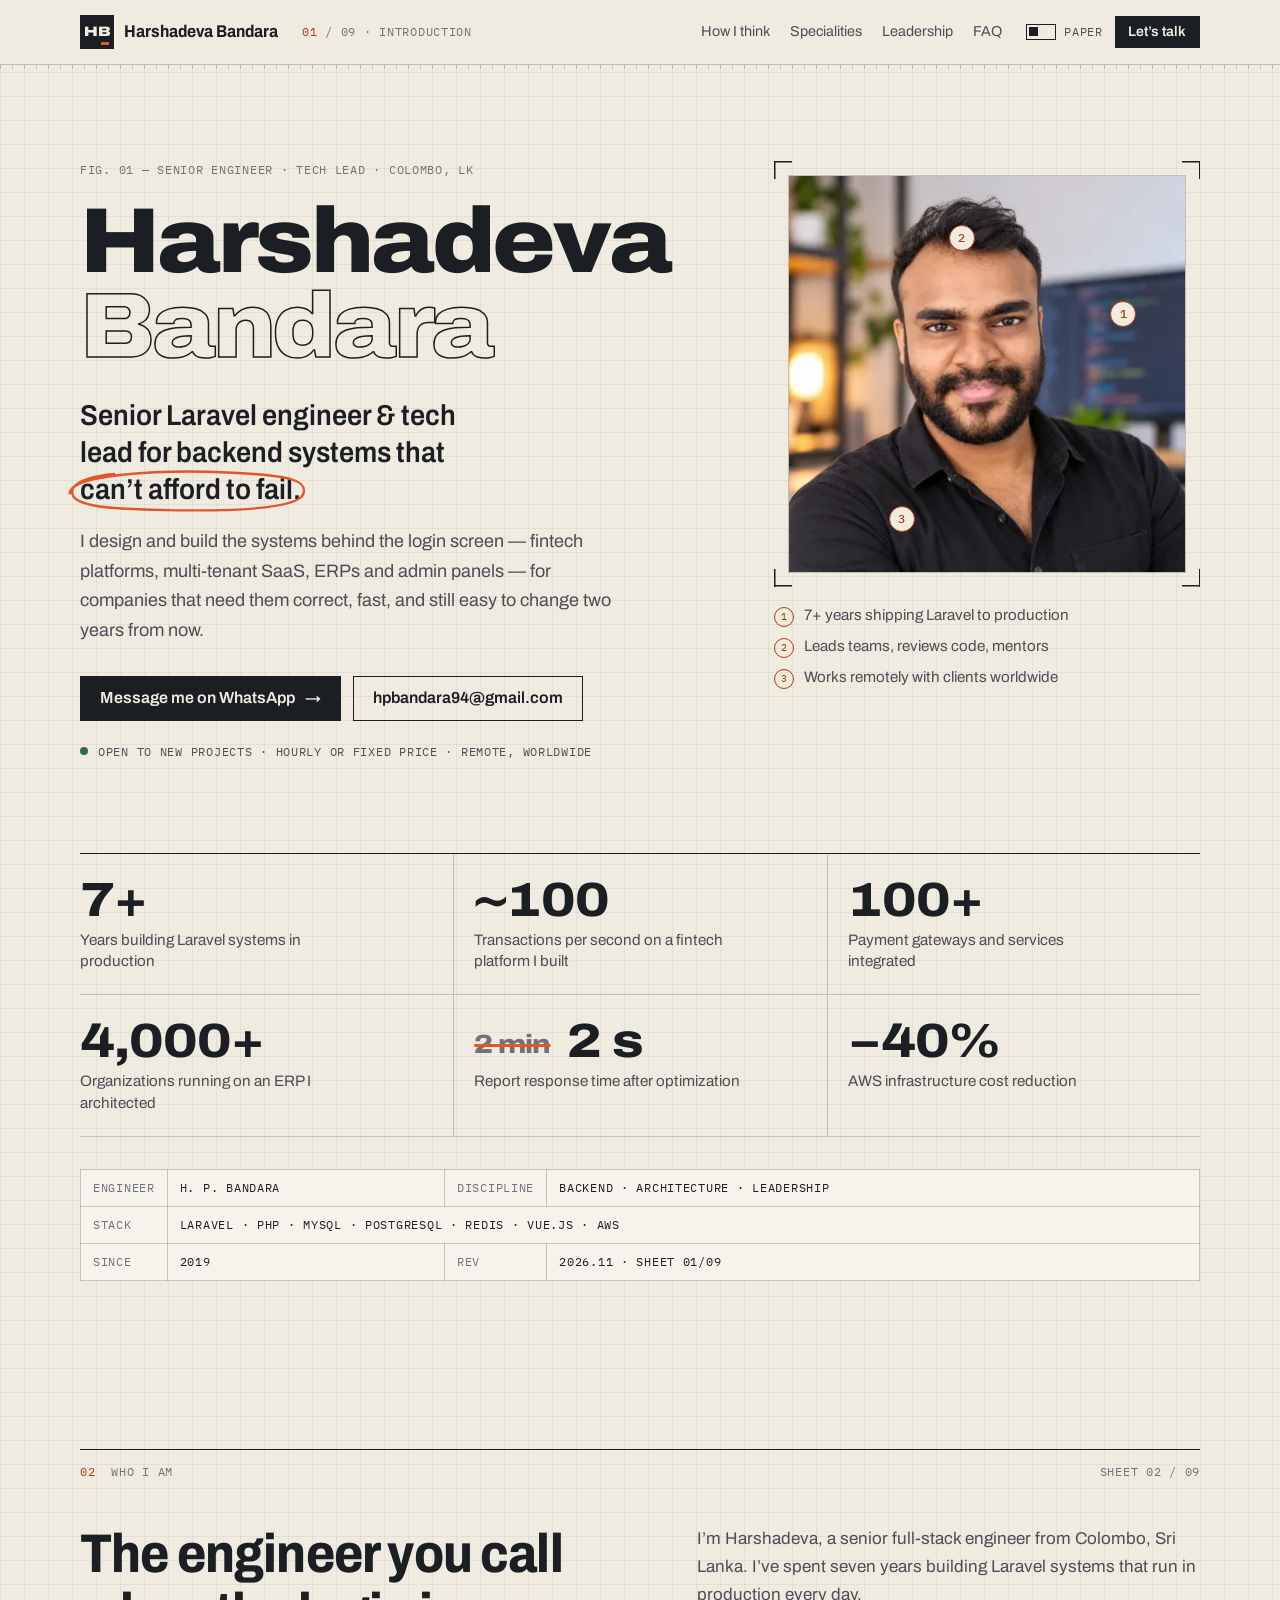
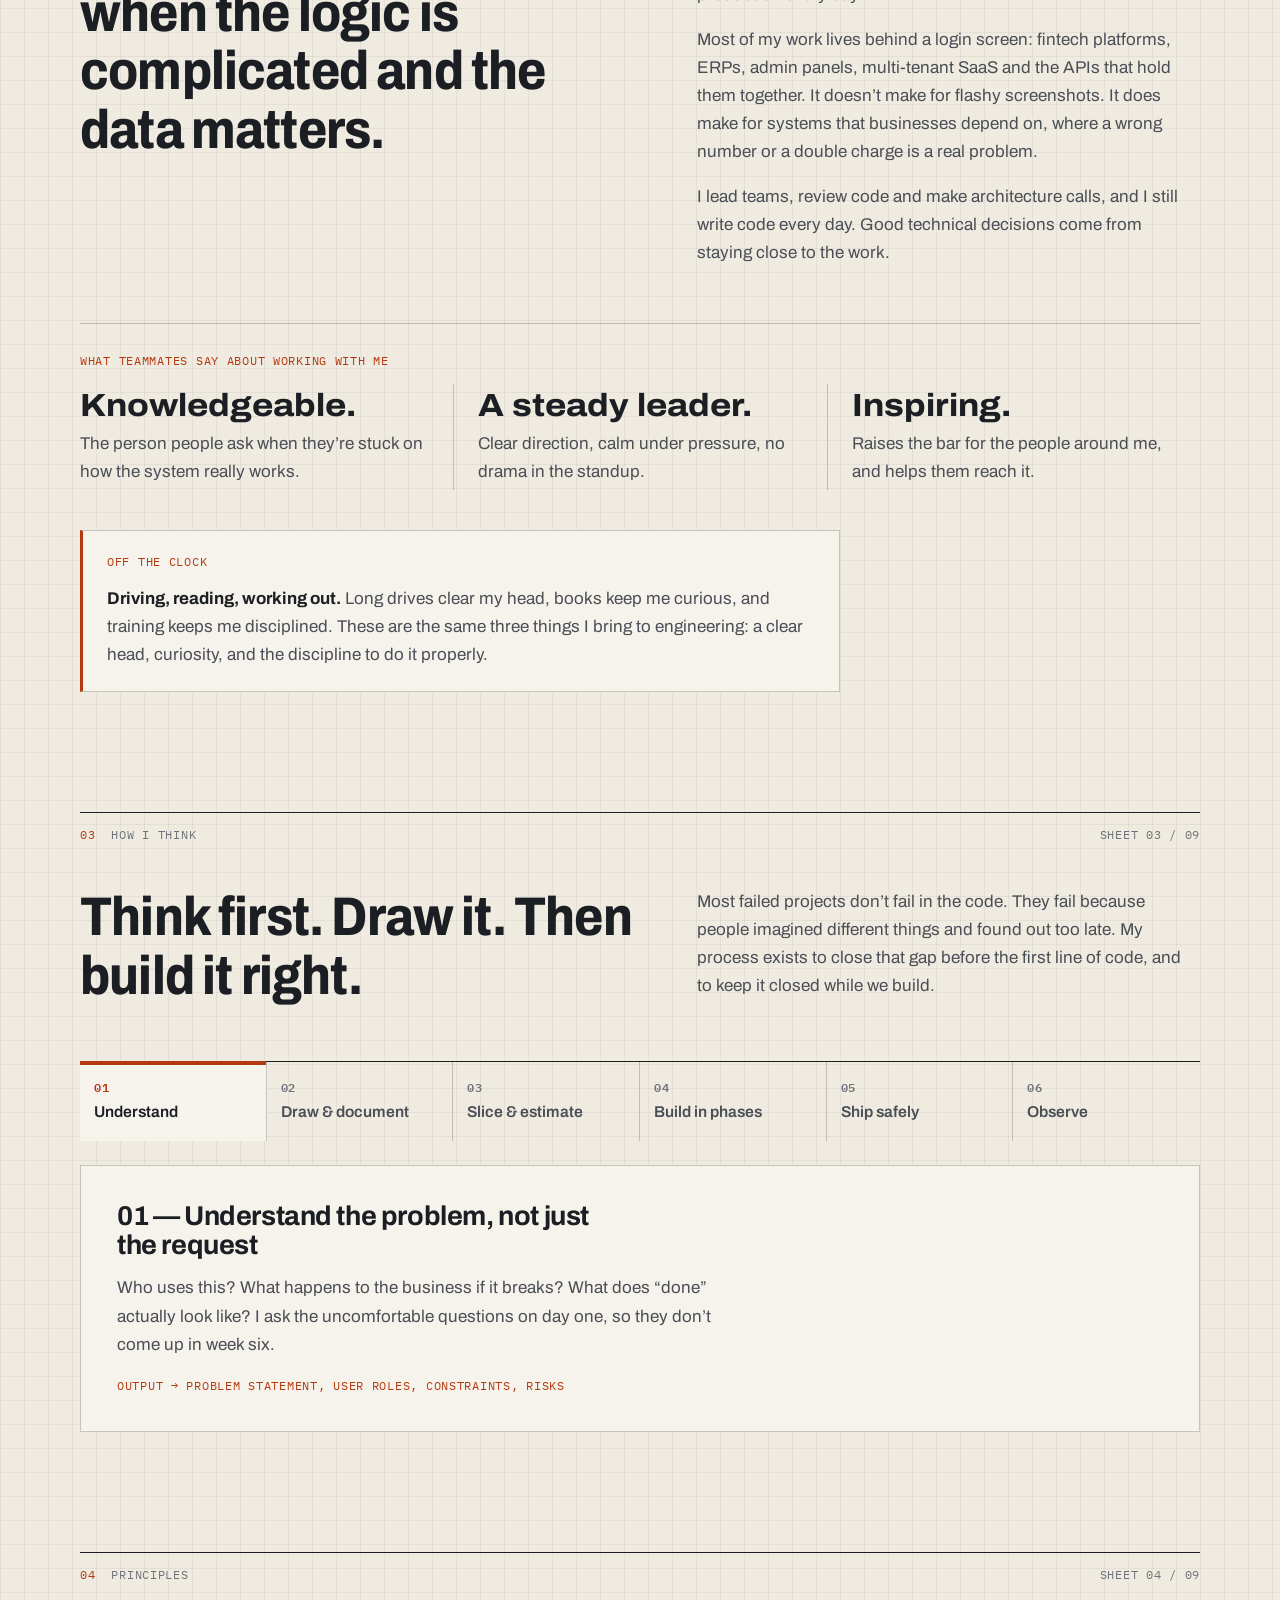
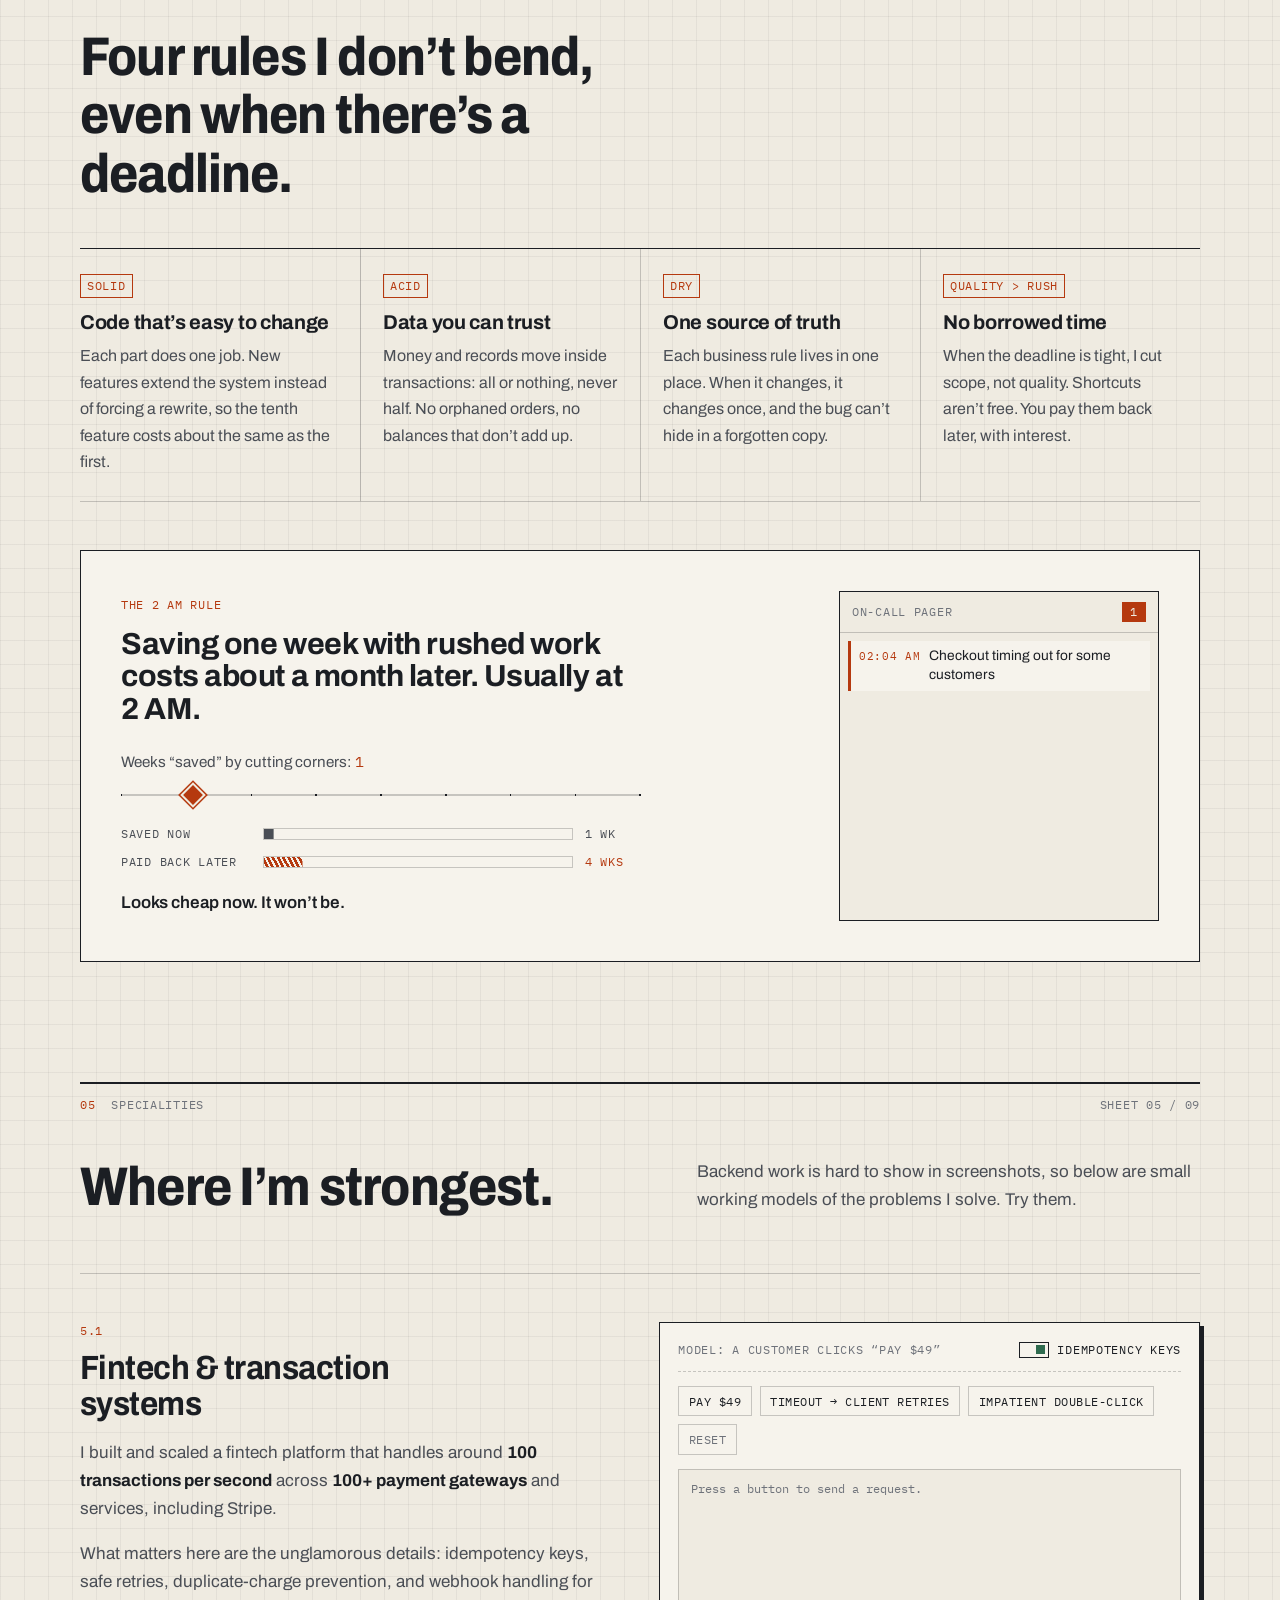
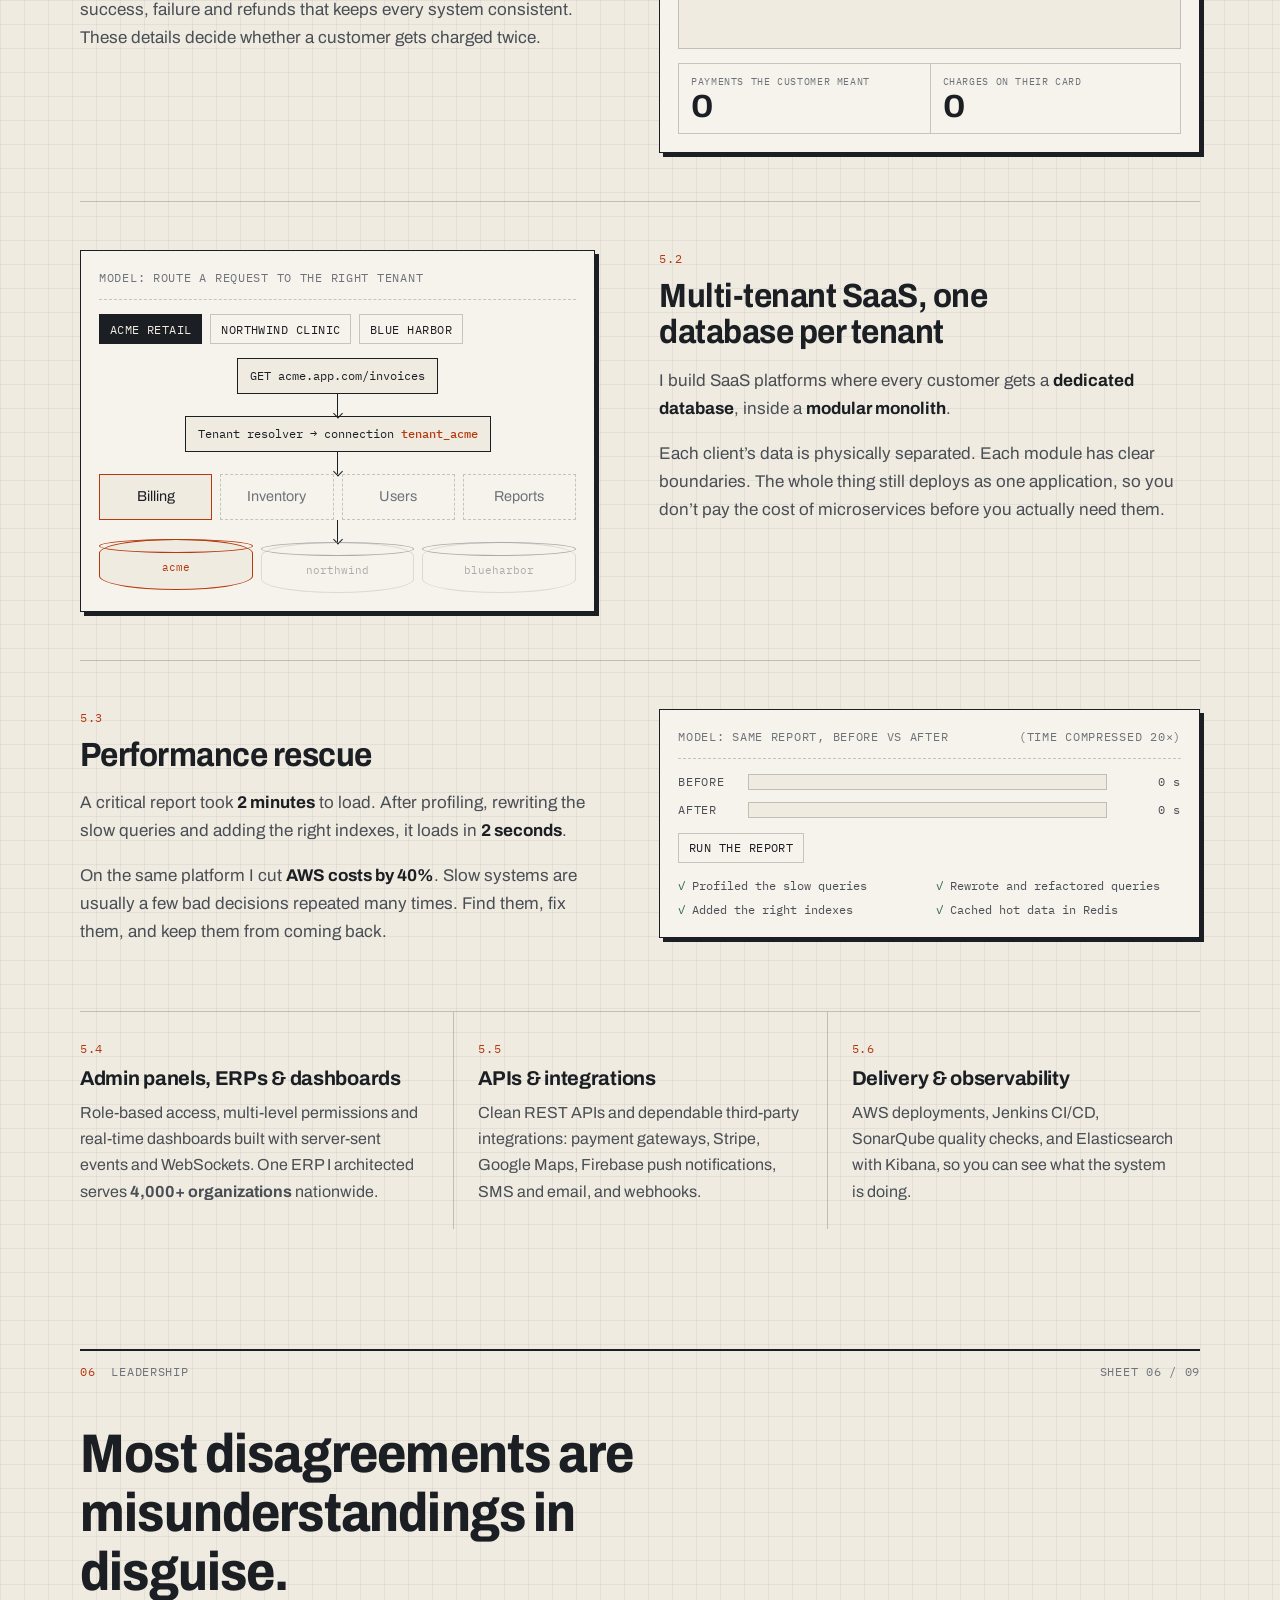
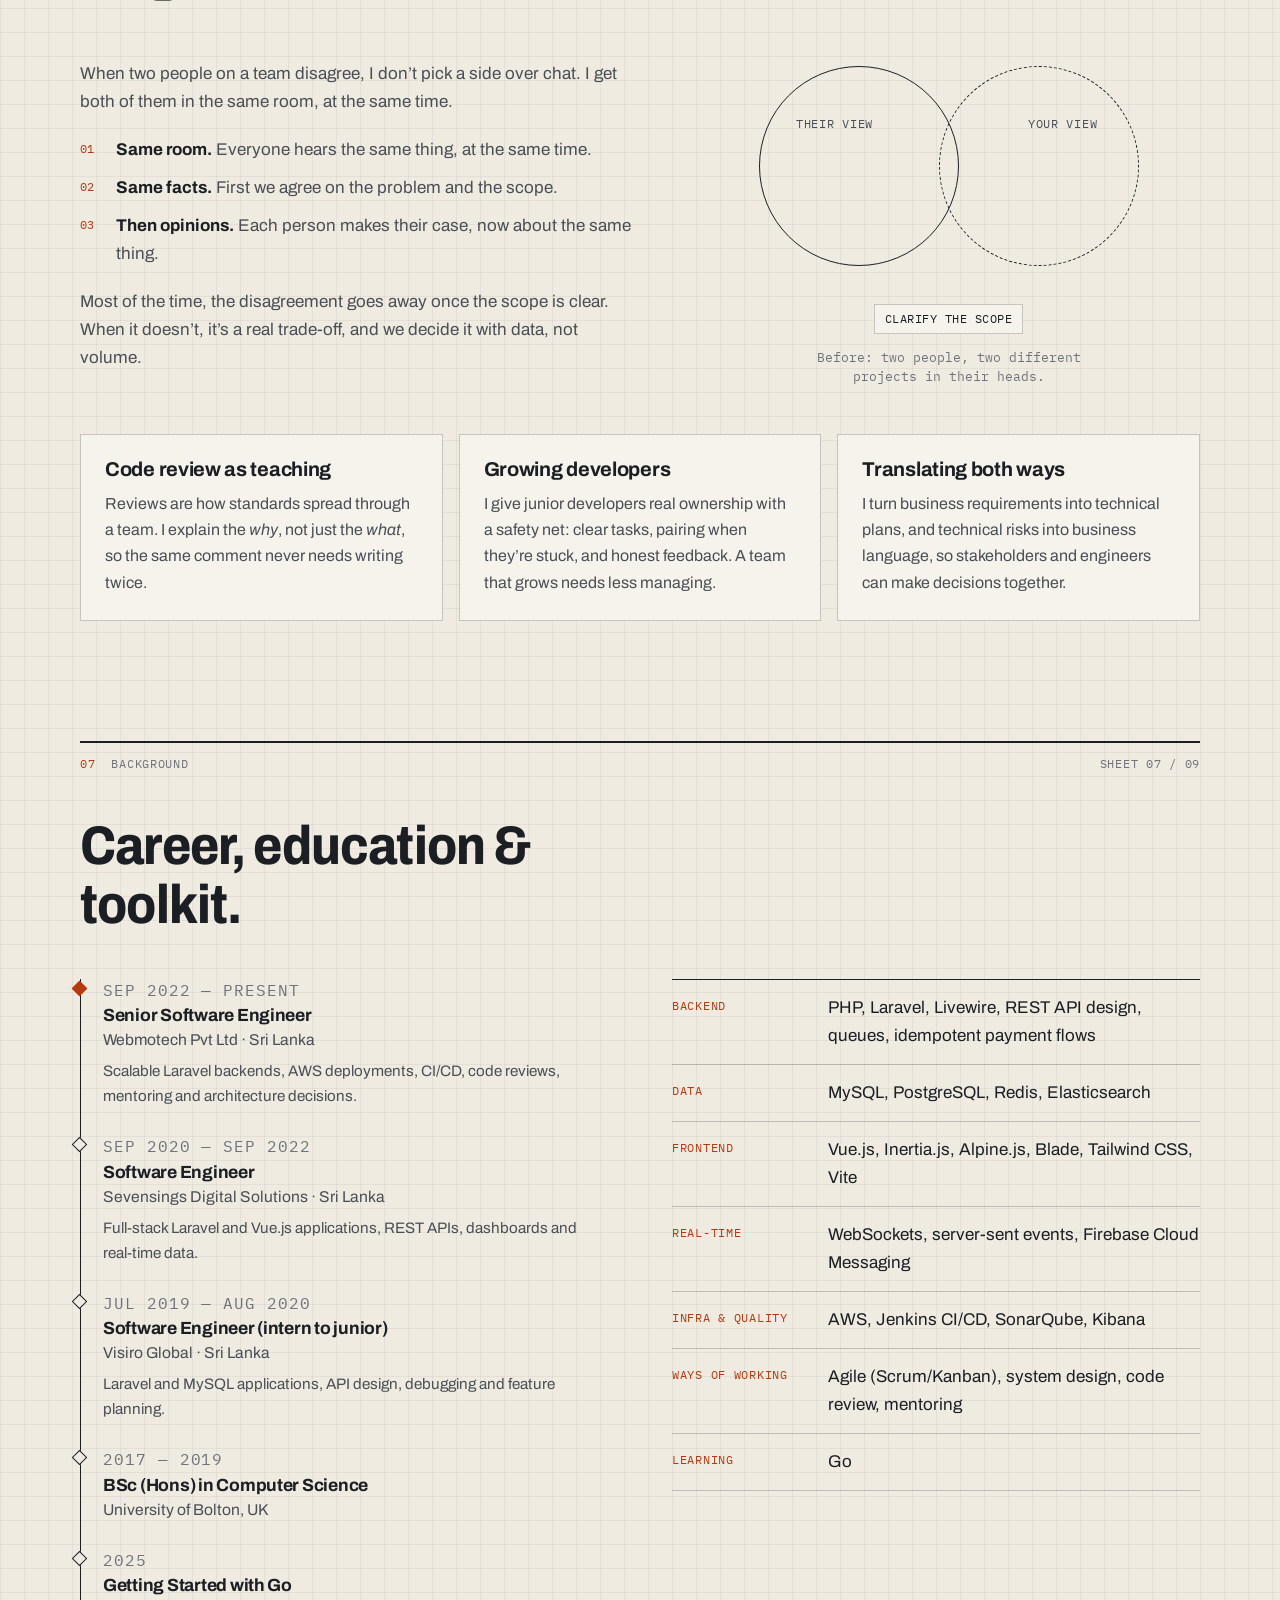
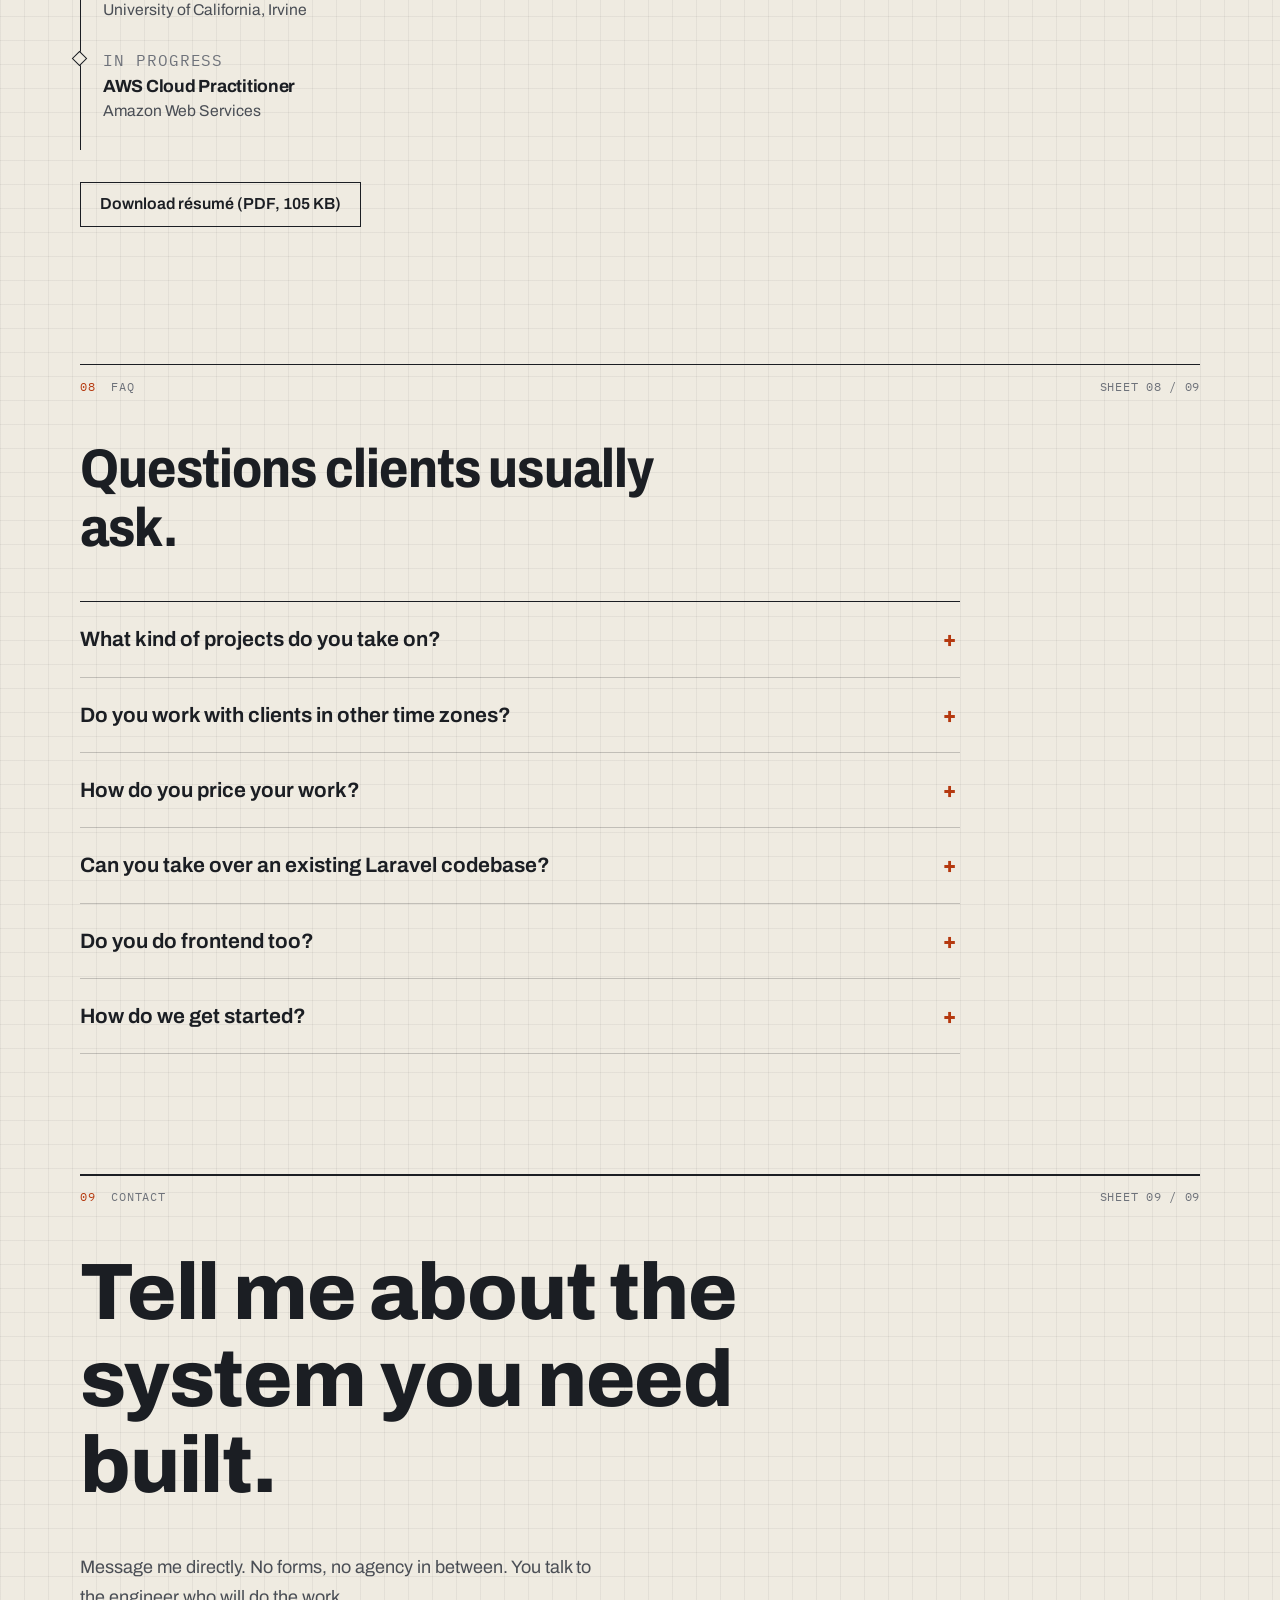
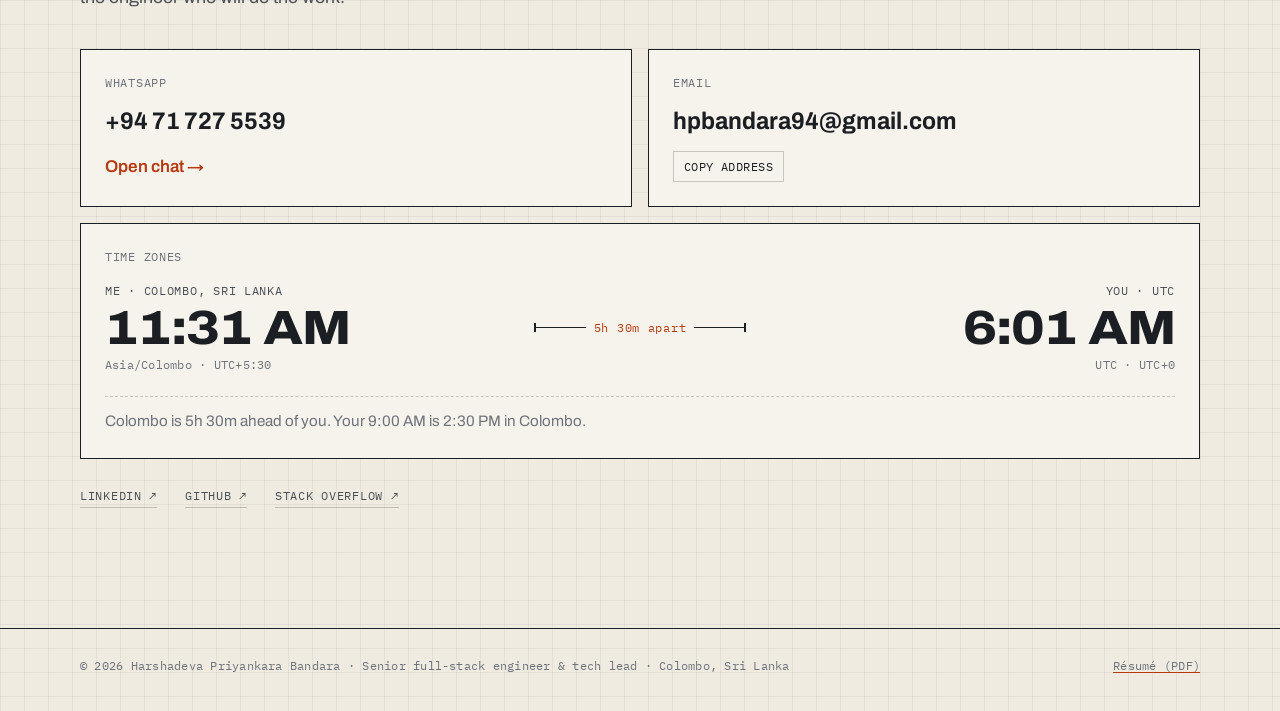
==== commit 4a7f9fe5: "improved" ====
--- a/index.html
+++ b/index.html
@@ -3,8 +3,8 @@
 <head>
   <meta charset="utf-8">
   <meta name="viewport" content="width=device-width, initial-scale=1">
-  <title>Harshadeva Priyankara — Senior Laravel Engineer &amp; Tech Lead for Hire</title>
-  <meta name="description" content="Harshadeva Priyankara Bandara is a senior full-stack engineer and tech lead with 7+ years of Laravel experience. He builds payment systems, multi-tenant SaaS, ERPs and admin panels for clients worldwide.">
+  <title>Harshadeva Bandara — Senior Laravel Engineer &amp; Tech Lead for Hire</title>
+  <meta name="description" content="Harshadeva Priyankara Bandara is a senior full-stack engineer and tech lead with 7+ years of Laravel experience. He builds fintech systems, multi-tenant SaaS, ERPs and admin panels for clients worldwide.">
   <meta name="author" content="Harshadeva Priyankara Bandara">
   <meta name="robots" content="index, follow, max-image-preview:large, max-snippet:-1">
   <!-- When the domain changes, update every https://devmind.online/ URL on this page, in llms.txt, llms-full.txt, robots.txt and sitemap.xml. -->
@@ -13,19 +13,19 @@
   <link rel="author" href="https://devmind.online/llms.txt">
 
   <meta property="og:type" content="profile">
-  <meta property="og:site_name" content="Harshadeva Priyankara">
-  <meta property="og:title" content="Harshadeva Priyankara — Senior Laravel Engineer &amp; Tech Lead">
-  <meta property="og:description" content="Payment systems, multi-tenant SaaS, ERPs and admin panels, built to stay correct, fast and easy to change. 7+ years in Laravel. Open to freelance projects.">
+  <meta property="og:site_name" content="Harshadeva Bandara">
+  <meta property="og:title" content="Harshadeva Bandara — Senior Laravel Engineer &amp; Tech Lead">
+  <meta property="og:description" content="Fintech systems, multi-tenant SaaS, ERPs and admin panels, built to stay correct, fast and easy to change. 7+ years in Laravel. Open to freelance projects.">
   <meta property="og:url" content="https://devmind.online/">
   <meta property="og:image" content="https://devmind.online/assets/img/og-card.jpg">
   <meta property="og:image:width" content="1200">
   <meta property="og:image:height" content="630">
-  <meta property="og:image:alt" content="Harshadeva Priyankara, senior Laravel engineer and tech lead">
+  <meta property="og:image:alt" content="Harshadeva Bandara, senior Laravel engineer and tech lead">
   <meta property="profile:first_name" content="Harshadeva">
   <meta property="profile:last_name" content="Bandara">
   <meta name="twitter:card" content="summary_large_image">
-  <meta name="twitter:title" content="Harshadeva Priyankara — Senior Laravel Engineer &amp; Tech Lead">
-  <meta name="twitter:description" content="Payment systems, multi-tenant SaaS, ERPs and admin panels, built to last. Open to freelance projects.">
+  <meta name="twitter:title" content="Harshadeva Bandara — Senior Laravel Engineer &amp; Tech Lead">
+  <meta name="twitter:description" content="Fintech systems, multi-tenant SaaS, ERPs and admin panels, built to last. Open to freelance projects.">
   <meta name="twitter:image" content="https://devmind.online/assets/img/og-card.jpg">
 
   <meta name="theme-color" content="#EFEBE1" media="(prefers-color-scheme: light)">
@@ -37,7 +37,7 @@
   <link rel="preconnect" href="https://fonts.googleapis.com">
   <link rel="preconnect" href="https://fonts.gstatic.com" crossorigin>
   <link rel="stylesheet" href="https://fonts.googleapis.com/css2?family=Archivo:wdth,wght@62..125,100..900&family=IBM+Plex+Mono:wght@400;500&display=swap">
-  <link rel="preload" as="image" href="assets/img/harshadeva-priyankara-800.webp" imagesrcset="assets/img/harshadeva-priyankara-480.webp 480w, assets/img/harshadeva-priyankara-800.webp 800w" imagesizes="(min-width: 960px) 420px, 90vw">
+  <link rel="preload" as="image" href="assets/img/harshadeva-bandara-800.webp" imagesrcset="assets/img/harshadeva-bandara-480.webp 480w, assets/img/harshadeva-bandara-800.webp 800w" imagesizes="(min-width: 960px) 420px, 90vw">
   <link rel="stylesheet" href="assets/css/site.css">
 
   <script>
@@ -54,7 +54,7 @@
         "@type": "WebSite",
         "@id": "https://devmind.online/#website",
         "url": "https://devmind.online/",
-        "name": "Harshadeva Priyankara — Senior Laravel Engineer & Tech Lead",
+        "name": "Harshadeva Bandara — Senior Laravel Engineer & Tech Lead",
         "inLanguage": "en",
         "publisher": { "@id": "https://devmind.online/#person" }
       },
@@ -62,10 +62,10 @@
         "@type": "ProfilePage",
         "@id": "https://devmind.online/#profile",
         "url": "https://devmind.online/",
-        "name": "Harshadeva Priyankara — Senior Laravel Engineer & Tech Lead for Hire",
+        "name": "Harshadeva Bandara — Senior Laravel Engineer & Tech Lead for Hire",
         "isPartOf": { "@id": "https://devmind.online/#website" },
         "mainEntity": { "@id": "https://devmind.online/#person" },
-        "primaryImageOfPage": { "@type": "ImageObject", "url": "https://devmind.online/assets/img/harshadeva-priyankara.jpg", "width": 800, "height": 800 },
+        "primaryImageOfPage": { "@type": "ImageObject", "url": "https://devmind.online/assets/img/harshadeva-bandara.jpg", "width": 800, "height": 800 },
         "dateModified": "2026-11-02"
       },
       {
@@ -74,11 +74,16 @@
         "name": "Harshadeva Priyankara Bandara",
         "givenName": "Harshadeva",
         "familyName": "Bandara",
-        "alternateName": ["Harshadeva Priyankara", "H. P. Bandara"],
+        "alternateName": ["Harshadeva Bandara", "Harshadeva Priyankara", "H. P. Bandara"],
         "jobTitle": "Senior Full-Stack Engineer & Technical Lead",
-        "description": "Senior full-stack engineer and tech lead with 7+ years of Laravel experience. Specializes in payment and transaction systems, multi-tenant SaaS (database-per-tenant, modular monolith), ERPs, admin panels, performance optimization and leading development teams.",
+        "description": "Senior full-stack engineer and tech lead with 7+ years of Laravel experience. Specializes in fintech and transaction systems, multi-tenant SaaS (database-per-tenant, modular monolith), ERPs, admin panels, performance optimization and leading development teams.",
         "url": "https://devmind.online/",
-        "image": "https://devmind.online/assets/img/harshadeva-priyankara.jpg",
+        "sameAs": [
+          "https://www.linkedin.com/in/harshadeva-priyankara-bandara",
+          "https://github.com/harshadeva",
+          "https://stackoverflow.com/users/harshadeva-priyankara-bandara"
+        ],
+        "image": "https://devmind.online/assets/img/harshadeva-bandara.jpg",
         "email": "mailto:hpbandara94@gmail.com",
         "telephone": "+94717275539",
         "address": { "@type": "PostalAddress", "addressLocality": "Colombo", "addressCountry": "LK" },
@@ -97,13 +102,13 @@
           "skills": "Laravel, PHP, MySQL, PostgreSQL, Redis, REST API design, payment gateway integration, multi-tenant architecture, system design, AWS, CI/CD, Vue.js, Inertia.js, Livewire, Alpine.js, Tailwind CSS, technical leadership, code review, mentoring"
         },
         "knowsAbout": [
-          "Laravel", "PHP", "Backend development", "Payment systems", "Payment gateway integration", "Idempotency", "Multi-tenancy", "Database-per-tenant architecture", "Modular monolith", "ERP systems", "Admin panels", "REST API design", "MySQL", "PostgreSQL", "Redis", "Elasticsearch", "Database performance optimization", "System design", "Software architecture", "SOLID principles", "AWS", "CI/CD", "Jenkins", "SonarQube", "Vue.js", "Inertia.js", "Livewire", "Alpine.js", "Tailwind CSS", "WebSockets", "Server-sent events", "Technical leadership", "Code review", "Mentoring", "Agile"
+          "Laravel", "PHP", "Backend development", "Fintech", "Payment gateway integration", "Idempotency", "Multi-tenancy", "Database-per-tenant architecture", "Modular monolith", "ERP systems", "Admin panels", "REST API design", "MySQL", "PostgreSQL", "Redis", "Elasticsearch", "Database performance optimization", "System design", "Software architecture", "SOLID principles", "AWS", "CI/CD", "Jenkins", "SonarQube", "Vue.js", "Inertia.js", "Livewire", "Alpine.js", "Tailwind CSS", "WebSockets", "Server-sent events", "Technical leadership", "Code review", "Mentoring", "Agile"
         ]
       },
       {
         "@type": "ProfessionalService",
         "@id": "https://devmind.online/#service",
-        "name": "Harshadeva Priyankara — Laravel Backend Engineering & Technical Leadership",
+        "name": "Harshadeva Bandara — Laravel Backend Engineering & Technical Leadership",
         "url": "https://devmind.online/",
         "image": "https://devmind.online/assets/img/og-card.jpg",
         "email": "hpbandara94@gmail.com",
@@ -118,7 +123,7 @@
           "name": "Engineering services",
           "itemListElement": [
             { "@type": "Offer", "itemOffered": { "@type": "Service", "name": "Laravel backend development", "description": "Design and build of Laravel backends, REST APIs, queues and integrations." } },
-            { "@type": "Offer", "itemOffered": { "@type": "Service", "name": "Payment and transaction systems", "description": "Payment gateway integrations, idempotent transaction processing, retries, webhooks and reconciliation." } },
+            { "@type": "Offer", "itemOffered": { "@type": "Service", "name": "Fintech and transaction systems", "description": "Payment gateway integrations, idempotent transaction processing, retries, webhooks and reconciliation." } },
             { "@type": "Offer", "itemOffered": { "@type": "Service", "name": "Multi-tenant SaaS architecture", "description": "Database-per-tenant SaaS platforms built as modular monoliths." } },
             { "@type": "Offer", "itemOffered": { "@type": "Service", "name": "Admin panels, ERPs and dashboards", "description": "Role-based admin systems, ERPs and real-time dashboards." } },
             { "@type": "Offer", "itemOffered": { "@type": "Service", "name": "Performance optimization", "description": "Query profiling, indexing, refactoring and caching for slow Laravel applications." } },
@@ -147,9 +152,9 @@
 
   <header class="topbar" id="top">
     <div class="topbar-inner wrap">
-      <a class="brand" href="#top" aria-label="Harshadeva Priyankara, home">
-        <span class="brand-mark" aria-hidden="true">HP</span>
-        <span class="brand-name">Harshadeva Priyankara</span>
+      <a class="brand" href="#top" aria-label="Harshadeva Bandara, home">
+        <span class="brand-mark" aria-hidden="true">HB</span>
+        <span class="brand-name">Harshadeva Bandara</span>
       </a>
       <p class="sheet-indicator mono" aria-hidden="true"><span data-sheet-no>01</span> / 09 · <span data-sheet-title>Introduction</span></p>
       <nav class="nav" id="site-nav" aria-label="Main">
@@ -185,14 +190,14 @@
           <p class="eyebrow mono">Fig. 01 — Senior engineer · Tech lead · Colombo, LK</p>
           <h1 id="intro-h" class="hero-name">
             <span>Harshadeva</span>
-            <span>Priyankara</span>
+            <span>Bandara</span>
           </h1>
           <p class="hero-role">
             Senior Laravel engineer &amp; tech lead for backend systems that
             <span class="redline">can’t afford to fail<svg viewBox="0 0 300 60" preserveAspectRatio="none" aria-hidden="true"><path d="M8 34 C 10 10, 120 4, 200 8 S 296 18, 292 34 S 230 56, 140 55 S 4 50, 12 28 C 16 18, 40 12, 62 10"/></svg></span>.
           </p>
           <p class="hero-lead">
-            I design and build the systems behind the login screen — payment platforms, multi-tenant SaaS,
+            I design and build the systems behind the login screen — fintech platforms, multi-tenant SaaS,
             ERPs and admin panels — for companies that need them correct, fast, and still easy to change two years from now.
           </p>
           <div class="hero-cta">
@@ -206,11 +211,11 @@
 
         <figure class="portrait" data-reveal>
           <div class="portrait-frame">
-            <img src="assets/img/harshadeva-priyankara-800.webp"
-                 srcset="assets/img/harshadeva-priyankara-480.webp 480w, assets/img/harshadeva-priyankara-800.webp 800w"
+            <img src="assets/img/harshadeva-bandara-800.webp"
+                 srcset="assets/img/harshadeva-bandara-480.webp 480w, assets/img/harshadeva-bandara-800.webp 800w"
                  sizes="(min-width: 960px) 420px, 90vw"
                  width="800" height="800" fetchpriority="high"
-                 alt="Portrait of Harshadeva Priyankara, a senior software engineer, at his desk with code on a monitor behind him">
+                 alt="Portrait of Harshadeva Bandara, a senior software engineer, at his desk with code on a monitor behind him">
             <span class="pin" style="--x:82%;--y:36%" data-pin="1">1</span>
             <span class="pin" style="--x:44%;--y:18%" data-pin="2">2</span>
             <span class="pin" style="--x:30%;--y:84%" data-pin="3">3</span>
@@ -228,7 +233,7 @@
       <div class="wrap">
         <dl class="proof" aria-label="Key numbers">
           <div class="proof-item" data-reveal><dt>Years building Laravel systems in production</dt><dd><span data-count="7">7</span>+</dd></div>
-          <div class="proof-item" data-reveal><dt>Transactions per second on a payment platform I built</dt><dd>~<span data-count="100">100</span></dd></div>
+          <div class="proof-item" data-reveal><dt>Transactions per second on a fintech platform I built</dt><dd>~<span data-count="100">100</span></dd></div>
           <div class="proof-item" data-reveal><dt>Payment gateways and services integrated</dt><dd><span data-count="100">100</span>+</dd></div>
           <div class="proof-item" data-reveal><dt>Organizations running on an ERP I architected</dt><dd><span data-count="4000" data-format="comma">4,000</span>+</dd></div>
           <div class="proof-item" data-reveal><dt>Report response time after optimization</dt><dd><s>2 min</s> 2 s</dd></div>
@@ -253,7 +258,7 @@
           </div>
           <div class="prose" data-reveal>
             <p>I’m Harshadeva, a senior full-stack engineer from Colombo, Sri Lanka. I’ve spent seven years building Laravel systems that run in production every day.</p>
-            <p>Most of my work lives behind a login screen: payment platforms, ERPs, admin panels, multi-tenant SaaS and the APIs that hold them together. It doesn’t make for flashy screenshots. It does make for systems that businesses depend on, where a wrong number or a double charge is a real problem.</p>
+            <p>Most of my work lives behind a login screen: fintech platforms, ERPs, admin panels, multi-tenant SaaS and the APIs that hold them together. It doesn’t make for flashy screenshots. It does make for systems that businesses depend on, where a wrong number or a double charge is a real problem.</p>
             <p>I lead teams, review code and make architecture calls, and I still write code every day. Good technical decisions come from staying close to the work.</p>
           </div>
         </div>
@@ -372,16 +377,10 @@
             </div>
             <p class="debt-verdict" data-debt-verdict aria-live="polite">Looks cheap now. It won’t be.</p>
           </div>
-          <div class="clock" aria-hidden="true">
-            <svg viewBox="0 0 120 120">
-              <circle cx="60" cy="60" r="54" class="clock-face"/>
-              <g class="clock-ticks"></g>
-              <line x1="60" y1="60" x2="60" y2="30" class="clock-hour" data-clock-hour/>
-              <line x1="60" y1="60" x2="60" y2="18" class="clock-min" data-clock-min/>
-              <circle cx="60" cy="60" r="3" class="clock-pin"/>
-            </svg>
-            <p class="clock-time mono" data-clock-time>10:30 PM</p>
-            <p class="clock-caption mono">When you get the call</p>
+          <div class="pager" aria-hidden="true" data-pager>
+            <p class="pager-head mono"><span>On-call pager</span><span class="pager-count" data-pager-count>0</span></p>
+            <ol class="pager-list" data-pager-list></ol>
+            <p class="pager-quiet mono" data-pager-quiet>Quiet night. You sleep.</p>
           </div>
         </div>
       </div>
@@ -401,8 +400,8 @@
         <article class="spec" aria-labelledby="spec-pay">
           <div class="spec-copy" data-reveal>
             <p class="mono spec-no">5.1</p>
-            <h3 id="spec-pay">Payment &amp; transaction systems</h3>
-            <p>I built and scaled a payment integration platform that handles around <strong>100 transactions per second</strong> across <strong>100+ payment gateways</strong> and services, including Stripe.</p>
+            <h3 id="spec-pay">Fintech &amp; transaction systems</h3>
+            <p>I built and scaled a fintech platform that handles around <strong>100 transactions per second</strong> across <strong>100+ payment gateways</strong> and services, including Stripe.</p>
             <p>What matters here are the unglamorous details: idempotency keys, safe retries, duplicate-charge prevention, and webhook handling for success, failure and refunds that keeps every system consistent. These details decide whether a customer gets charged twice.</p>
           </div>
           <div class="demo" data-idem data-reveal>
@@ -572,7 +571,7 @@
             <div><dt class="mono">Learning</dt><dd>Go</dd></div>
           </dl>
         </div>
-        <p class="resume-link" data-reveal><a class="btn btn-ghost" href="assets/docs/harshadeva-priyankara-resume.pdf" download>Download résumé (PDF, 105 KB)</a></p>
+        <p class="resume-link" data-reveal><a class="btn btn-ghost" href="assets/docs/harshadeva-bandara-resume.pdf" download>Download résumé (PDF, 105 KB)</a></p>
       </div>
     </section>
 
@@ -629,16 +628,29 @@
             <button type="button" class="chip" data-copy="hpbandara94@gmail.com">Copy address</button>
             <span class="stamp mono" aria-hidden="true">Copied</span>
           </div>
-          <div class="contact-card clocks" data-reveal>
+          <div class="contact-card tz" data-reveal>
             <span class="mono">Time zones</span>
-            <p><span class="mono">Colombo</span> <strong data-clock-colombo>--:--</strong></p>
-            <p><span class="mono">You</span> <strong data-clock-local>--:--</strong></p>
-            <p class="muted" data-clock-diff>Colombo is UTC+5:30.</p>
-          </div>
-        </div>
-        <!-- Add profile links here once ready, and add the same URLs to "sameAs" in the Person JSON-LD:
-        <p class="social mono"><a href="https://www.linkedin.com/in/..." rel="me">LinkedIn</a> · <a href="https://github.com/..." rel="me">GitHub</a> · <a href="https://stackoverflow.com/users/..." rel="me">Stack Overflow</a></p>
-        -->
+            <div class="tz-grid">
+              <div class="tz-side">
+                <p class="mono tz-label">Me · Colombo, Sri Lanka</p>
+                <strong class="tz-time" data-clock-colombo>--:--</strong>
+                <p class="mono tz-zone">Asia/Colombo · UTC+5:30</p>
+              </div>
+              <div class="tz-gap" aria-hidden="true"><span class="tz-line"></span><span class="mono tz-diff" data-clock-gap>—</span><span class="tz-line"></span></div>
+              <div class="tz-side tz-you">
+                <p class="mono tz-label" data-clock-city>You</p>
+                <strong class="tz-time" data-clock-local>--:--</strong>
+                <p class="mono tz-zone" data-clock-zone>Your local time</p>
+              </div>
+            </div>
+            <p class="muted tz-note" data-clock-diff>Colombo is UTC+5:30.</p>
+          </div>
+        </div>
+        <p class="social mono">
+          <a href="https://www.linkedin.com/in/harshadeva-priyankara-bandara" rel="me noopener" target="_blank">LinkedIn ↗</a>
+          <a href="https://github.com/harshadeva" rel="me noopener" target="_blank">GitHub ↗</a>
+          <a href="https://stackoverflow.com/users/harshadeva-priyankara-bandara" rel="me noopener" target="_blank">Stack Overflow ↗</a>
+        </p>
       </div>
     </section>
   </main>
@@ -646,7 +658,7 @@
   <footer class="footer">
     <div class="wrap footer-inner mono">
       <p>© <span data-year>2026</span> Harshadeva Priyankara Bandara · Senior full-stack engineer &amp; tech lead · Colombo, Sri Lanka</p>
-      <p><a href="assets/docs/harshadeva-priyankara-resume.pdf">Résumé (PDF)</a></p>
+      <p><a href="assets/docs/harshadeva-bandara-resume.pdf">Résumé (PDF)</a></p>
     </div>
   </footer>
 
--- a/assets/css/site.css
+++ b/assets/css/site.css
@@ -329,7 +329,7 @@
 .principles h3 { margin-bottom: 10px; }
 .principles p:last-child { color: var(--ink-2); margin: 0; font-size: 1rem; }
 
-.debt { display: grid; grid-template-columns: minmax(0, 1fr) 220px; gap: clamp(24px, 4vw, 56px); align-items: center; background: var(--card); border: 1.5px solid var(--ink); padding: clamp(22px, 3.5vw, 40px); }
+.debt { display: grid; grid-template-columns: minmax(0, 1fr) minmax(260px, 320px); gap: clamp(24px, 4vw, 56px); align-items: center; background: var(--card); border: 1.5px solid var(--ink); padding: clamp(22px, 3.5vw, 40px); }
 .debt h3 { font-size: clamp(1.35rem, 2.4vw, 1.9rem); max-width: 28ch; margin-bottom: 24px; }
 .debt-label { display: block; color: var(--ink-2); margin-bottom: 8px; font-size: .95rem; }
 .debt-label output { color: var(--signal); font-size: .95rem; }
@@ -345,16 +345,17 @@
 .is-cost .debt-bar-fill { background: repeating-linear-gradient(-45deg, var(--signal) 0 4px, transparent 4px 7px); }
 .is-cost .mono:last-child { color: var(--signal); }
 .debt-verdict { font-weight: 600; margin: 0; min-height: 1.6em; }
-.clock { text-align: center; }
-.clock svg { width: 100%; max-width: 180px; display: block; margin: 0 auto; }
-.clock-face { fill: var(--paper); stroke: var(--ink); stroke-width: 2; }
-.clock-ticks line { stroke: var(--ink); stroke-width: 1.5; }
-.clock-hour { stroke: var(--ink); stroke-width: 4; stroke-linecap: square; transform-origin: 60px 60px; transition: transform .6s var(--ease); }
-.clock-min { stroke: var(--signal); stroke-width: 2; stroke-linecap: square; transform-origin: 60px 60px; transition: transform .6s var(--ease); }
-.clock-pin { fill: var(--signal); }
-.clock-time { font-size: 1.1rem; color: var(--ink); margin: 12px 0 2px; }
-.clock-caption { color: var(--ink-3); margin: 0; }
-.debt.is-late .clock-face { stroke: var(--signal); animation: shake .4s 2; }
+/* on-call pager that fills with night-time alerts */
+.pager { align-self: stretch; display: flex; flex-direction: column; min-height: 330px; background: var(--paper); border: 1.5px solid var(--ink); }
+.pager-head { display: flex; justify-content: space-between; align-items: center; margin: 0; padding: 10px 12px; border-bottom: 1px solid var(--line); color: var(--ink-3); }
+.pager-count { min-width: 24px; padding: 1px 6px; text-align: center; background: var(--ink-3); color: var(--paper); transition: background-color .2s; }
+.pager.has-alerts .pager-count { background: var(--signal); }
+.pager-list { list-style: none; margin: 0; padding: 8px; display: grid; gap: 6px; align-content: start; }
+.pager-list li { display: grid; grid-template-columns: 62px 1fr; gap: 8px; align-items: baseline; padding: 6px 8px; background: var(--card); border-left: 3px solid var(--signal); font-size: .86rem; line-height: 1.35; animation: logIn .3s var(--ease); }
+.pager-list li .mono { color: var(--signal); font-size: .68rem; }
+.pager-quiet { margin: auto; padding: 16px; color: var(--ink-3); text-align: center; }
+.pager.has-alerts .pager-quiet { display: none; }
+.debt.is-late .pager { border-color: var(--signal); animation: shake .4s 2; }
 @keyframes shake { 25% { transform: translateX(-2px); } 75% { transform: translateX(2px); } }
 
 /* specialities */
@@ -475,7 +476,7 @@
 .contact { padding-bottom: clamp(64px, 10vw, 120px); }
 .contact-h { font-size: clamp(2.4rem, 6.4vw, 5rem); max-width: 16ch; font-variation-settings: "wdth" 100; font-weight: 800; }
 .contact-lead { color: var(--ink-2); font-size: 1.125rem; max-width: 52ch; margin: 20px 0 36px; }
-.contact-grid { display: grid; grid-template-columns: repeat(3, 1fr); gap: 16px; }
+.contact-grid { display: grid; grid-template-columns: repeat(2, 1fr); gap: 16px; }
 .contact-card { position: relative; display: flex; flex-direction: column; gap: 10px; align-items: flex-start; padding: 24px; background: var(--card); border: 1.5px solid var(--ink); text-decoration: none; overflow: hidden; transition: transform .2s var(--ease), box-shadow .2s var(--ease); }
 a.contact-card:hover, .contact-card:focus-within { transform: translate(-3px, -3px); box-shadow: 6px 6px 0 var(--signal); color: var(--ink); }
 .contact-card > .mono { color: var(--ink-3); }
@@ -489,10 +490,25 @@
 }
 .stamp.is-on { animation: stamp .9s var(--ease) forwards; }
 @keyframes stamp { 0% { opacity: 0; transform: rotate(-12deg) scale(1.8); } 25% { opacity: 1; transform: rotate(-12deg) scale(1); } 80% { opacity: 1; } 100% { opacity: 0; transform: rotate(-12deg) scale(1); } }
-.clocks p { margin: 0; display: flex; gap: 12px; align-items: baseline; width: 100%; }
-.clocks p .mono { width: 72px; color: var(--ink-3); }
-.clocks strong { font-variant-numeric: tabular-nums; }
-.clocks .muted { font-size: .9rem; display: block; margin-top: 4px; }
+.tz { grid-column: 1 / -1; }
+.tz-grid { display: grid; grid-template-columns: minmax(0, 1fr) auto minmax(0, 1fr); gap: clamp(16px, 3vw, 32px); align-items: center; width: 100%; margin: 6px 0 4px; }
+.tz-side { display: grid; gap: 4px; }
+.tz-you { text-align: right; }
+.tz-side p { margin: 0; }
+.tz-label { color: var(--ink-2); }
+.contact-card .tz-time { font-size: clamp(2rem, 4.4vw, 3rem); font-weight: 800; font-variation-settings: "wdth" 112; line-height: 1; font-variant-numeric: tabular-nums; letter-spacing: -.02em; }
+.tz-zone { color: var(--ink-3); text-transform: none; letter-spacing: .02em; overflow-wrap: anywhere; }
+.tz-gap { display: flex; align-items: center; gap: 8px; }
+.tz-line { width: clamp(16px, 4vw, 56px); height: 1.5px; background: var(--ink); position: relative; }
+.tz-line:first-child::before, .tz-line:last-child::after { content: ""; position: absolute; top: -4px; width: 1.5px; height: 9px; background: var(--ink); }
+.tz-line:first-child::before { left: 0; }
+.tz-line:last-child::after { right: 0; }
+.tz-diff { color: var(--signal); white-space: nowrap; text-transform: none; }
+.tz-note { margin: 8px 0 0; font-size: .95rem; padding-top: 12px; border-top: 1px dashed var(--line); width: 100%; }
+
+.social { display: flex; flex-wrap: wrap; gap: 10px 28px; margin: 28px 0 0; }
+.social a { text-decoration: none; color: var(--ink-2); border-bottom: 1.5px solid var(--line); padding-bottom: 2px; transition: color .2s, border-color .2s; }
+.social a:hover { color: var(--signal); border-color: var(--signal); }
 
 /* footer */
 .footer { border-top: 1.5px solid var(--ink); padding: 28px 0 36px; color: var(--ink-3); }
@@ -528,7 +544,8 @@
   .said-list li + li, .spec-mini li + li { padding-left: 0; border-left: 0; border-top: 1px solid var(--line); padding-top: 18px; margin-top: 14px; }
   .spec-mini li { padding-right: 0; }
   .debt { grid-template-columns: 1fr; }
-  .clock svg { max-width: 140px; }
+  .pager { min-height: 0; }
+  .pager-quiet { margin: 0; }
 }
 @media (max-width: 640px) {
   .brand-name { display: none; }
@@ -552,6 +569,8 @@
   .fixlist { grid-template-columns: 1fr; }
   .venn-stage { transform: scale(.78); transform-origin: 50% 0; height: 200px; }
   .stack div { grid-template-columns: 1fr; gap: 4px; }
+  .tz-grid { grid-template-columns: 1fr; gap: 14px; }
+  .tz-you { text-align: left; }
   .sheet-head span:nth-child(2) { display: none; }
   .hero-name span:last-child { -webkit-text-stroke-width: 1.2px; }
 }
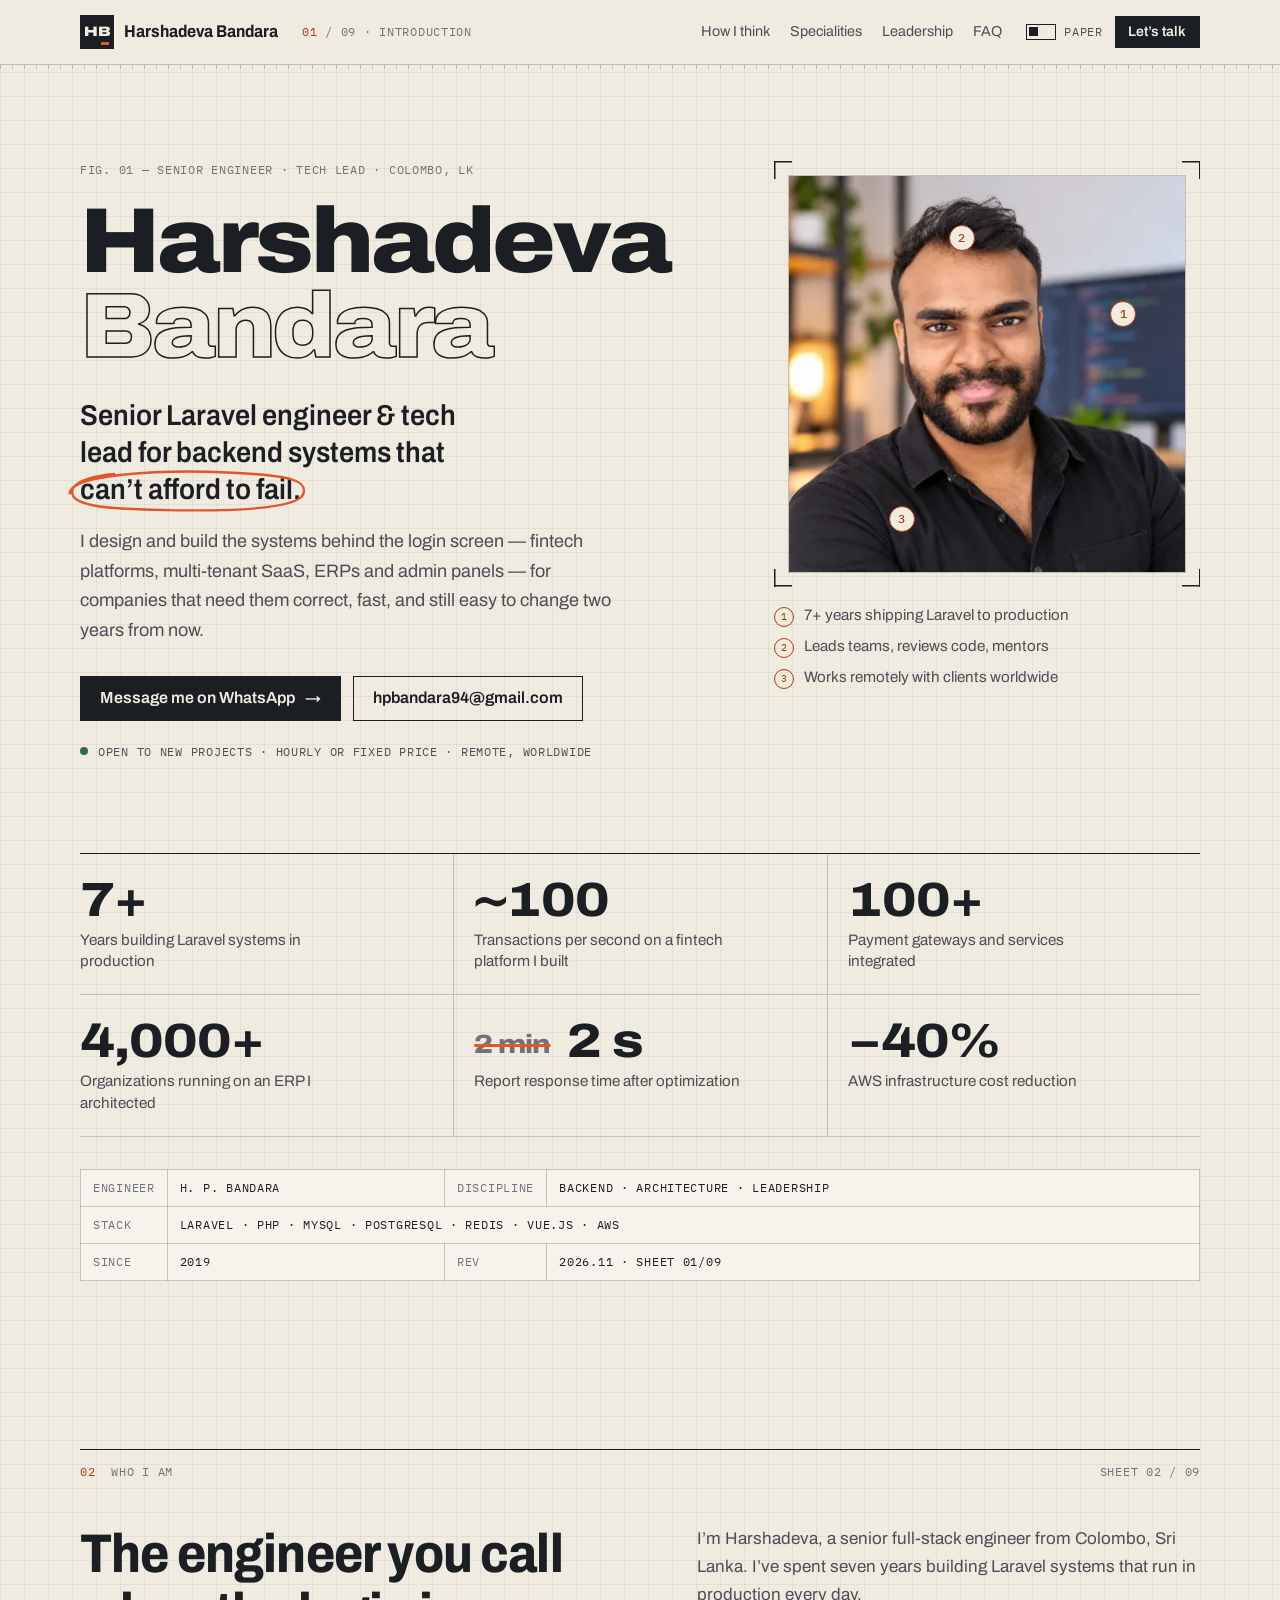
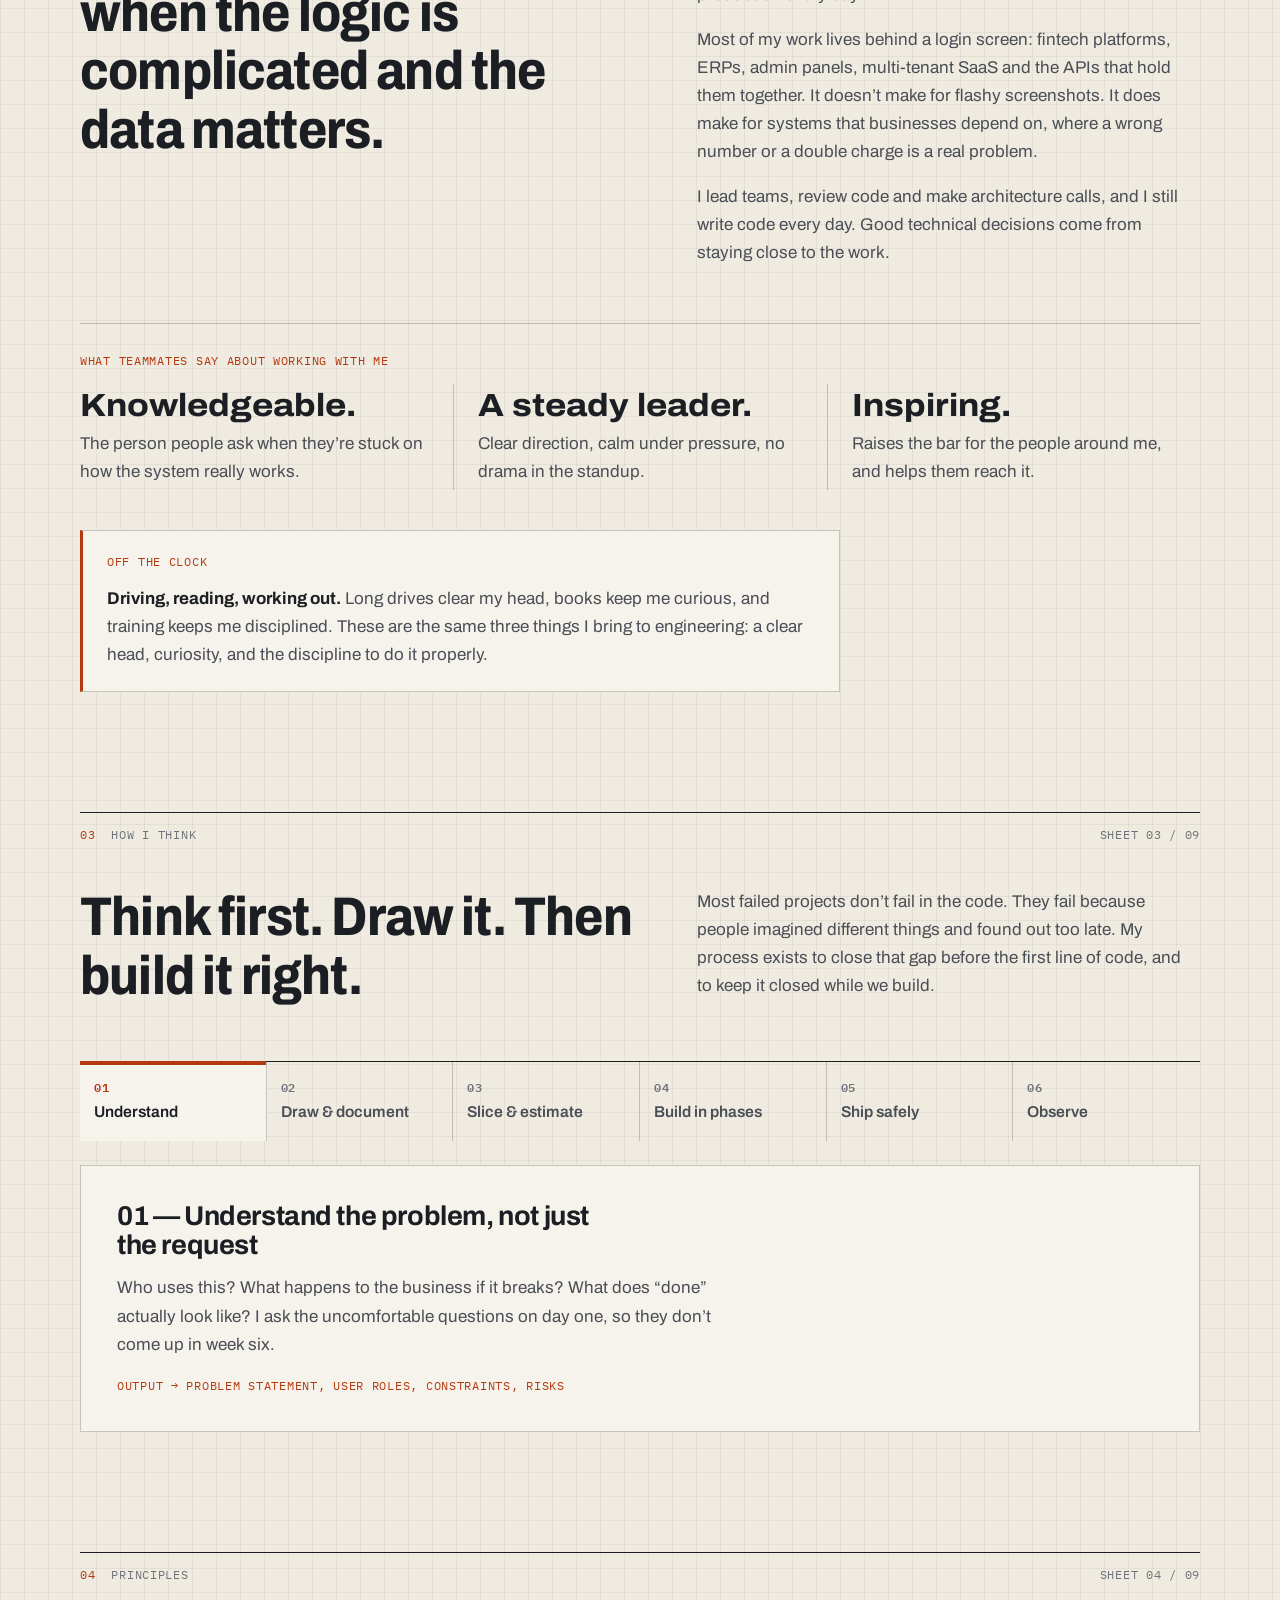
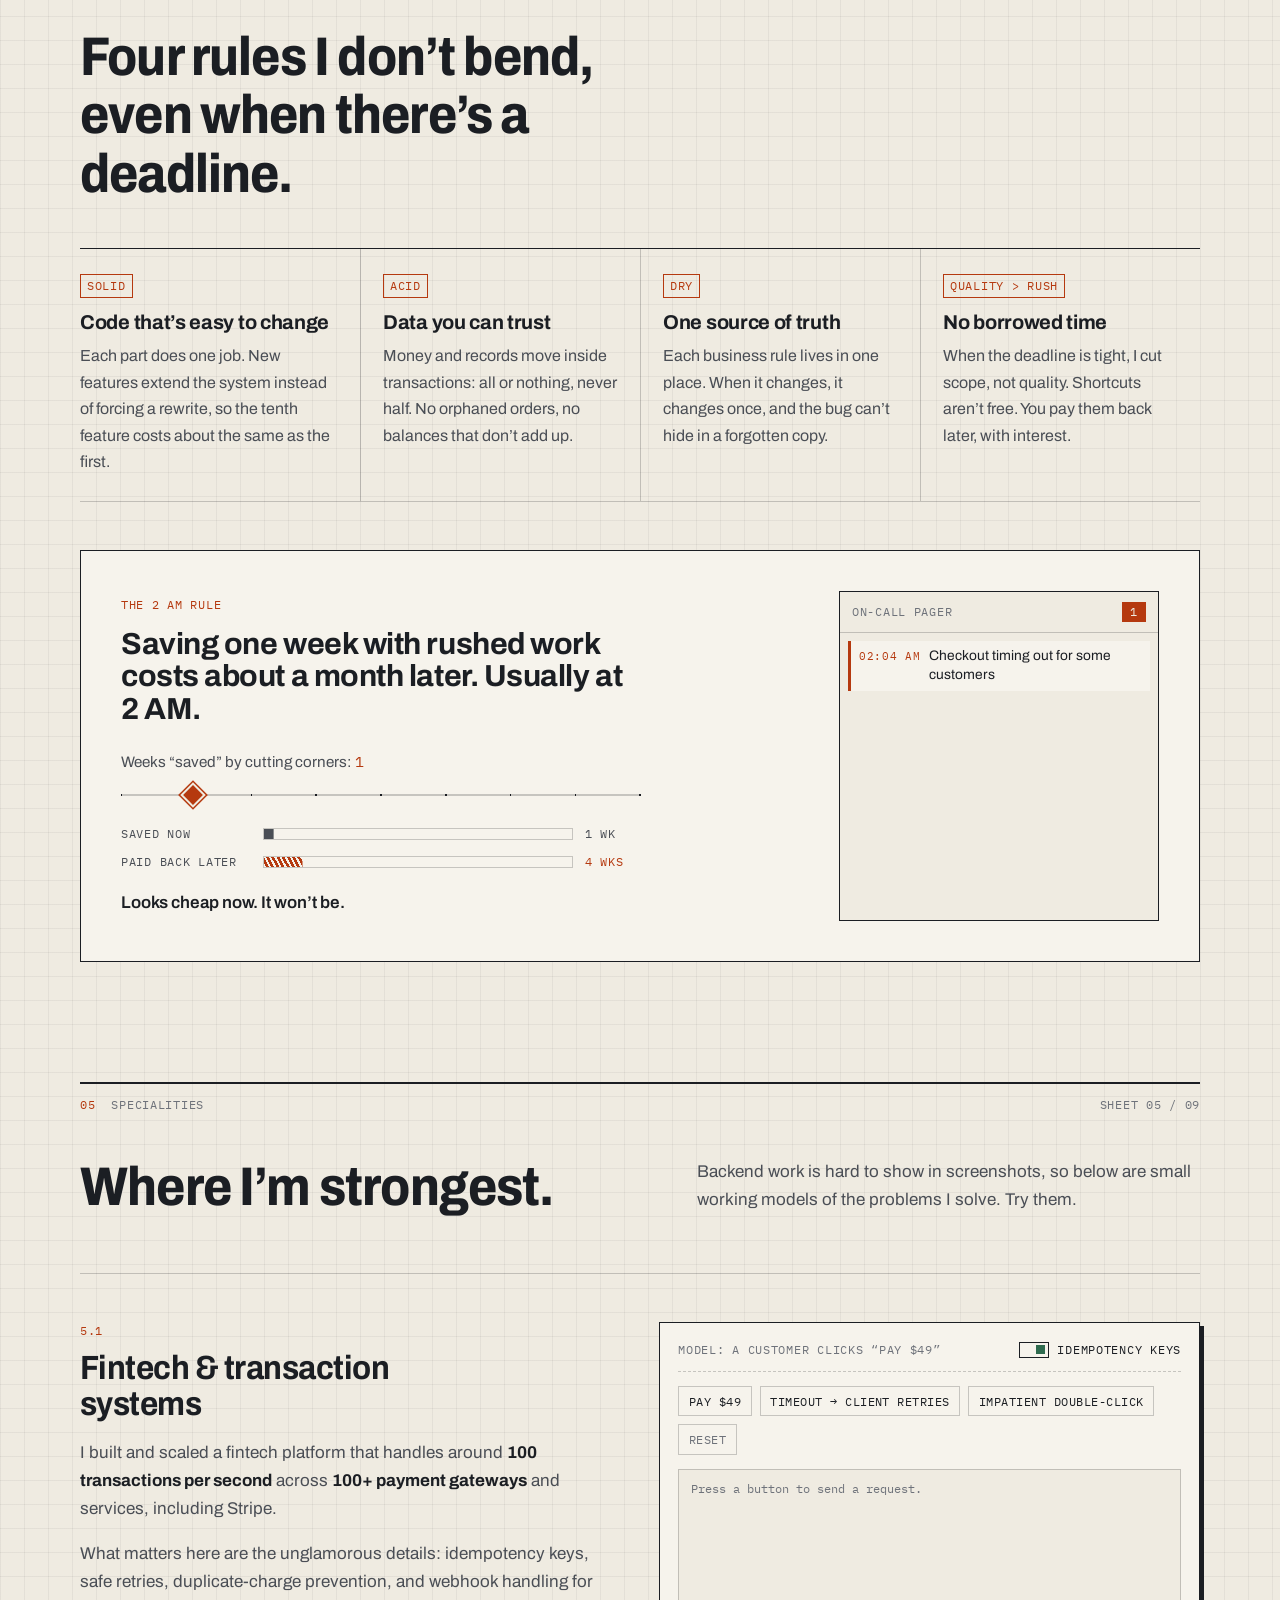
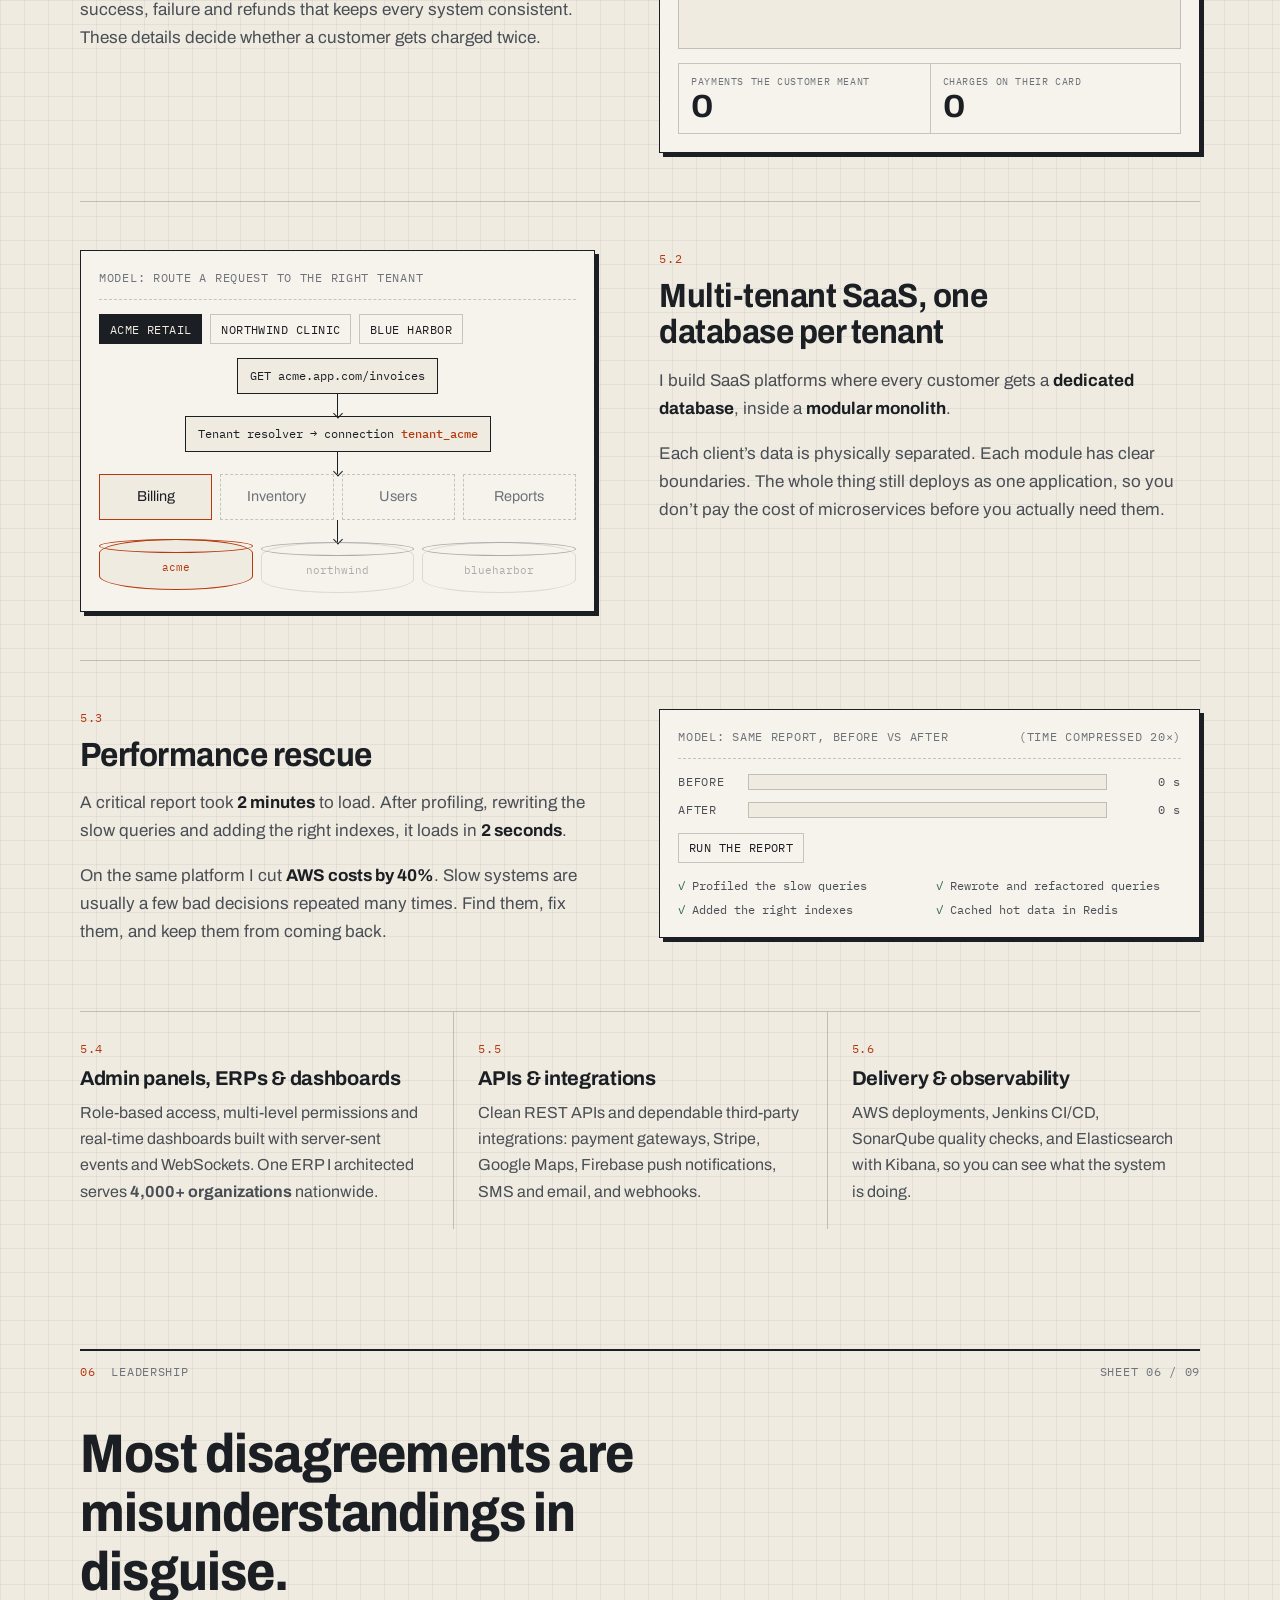
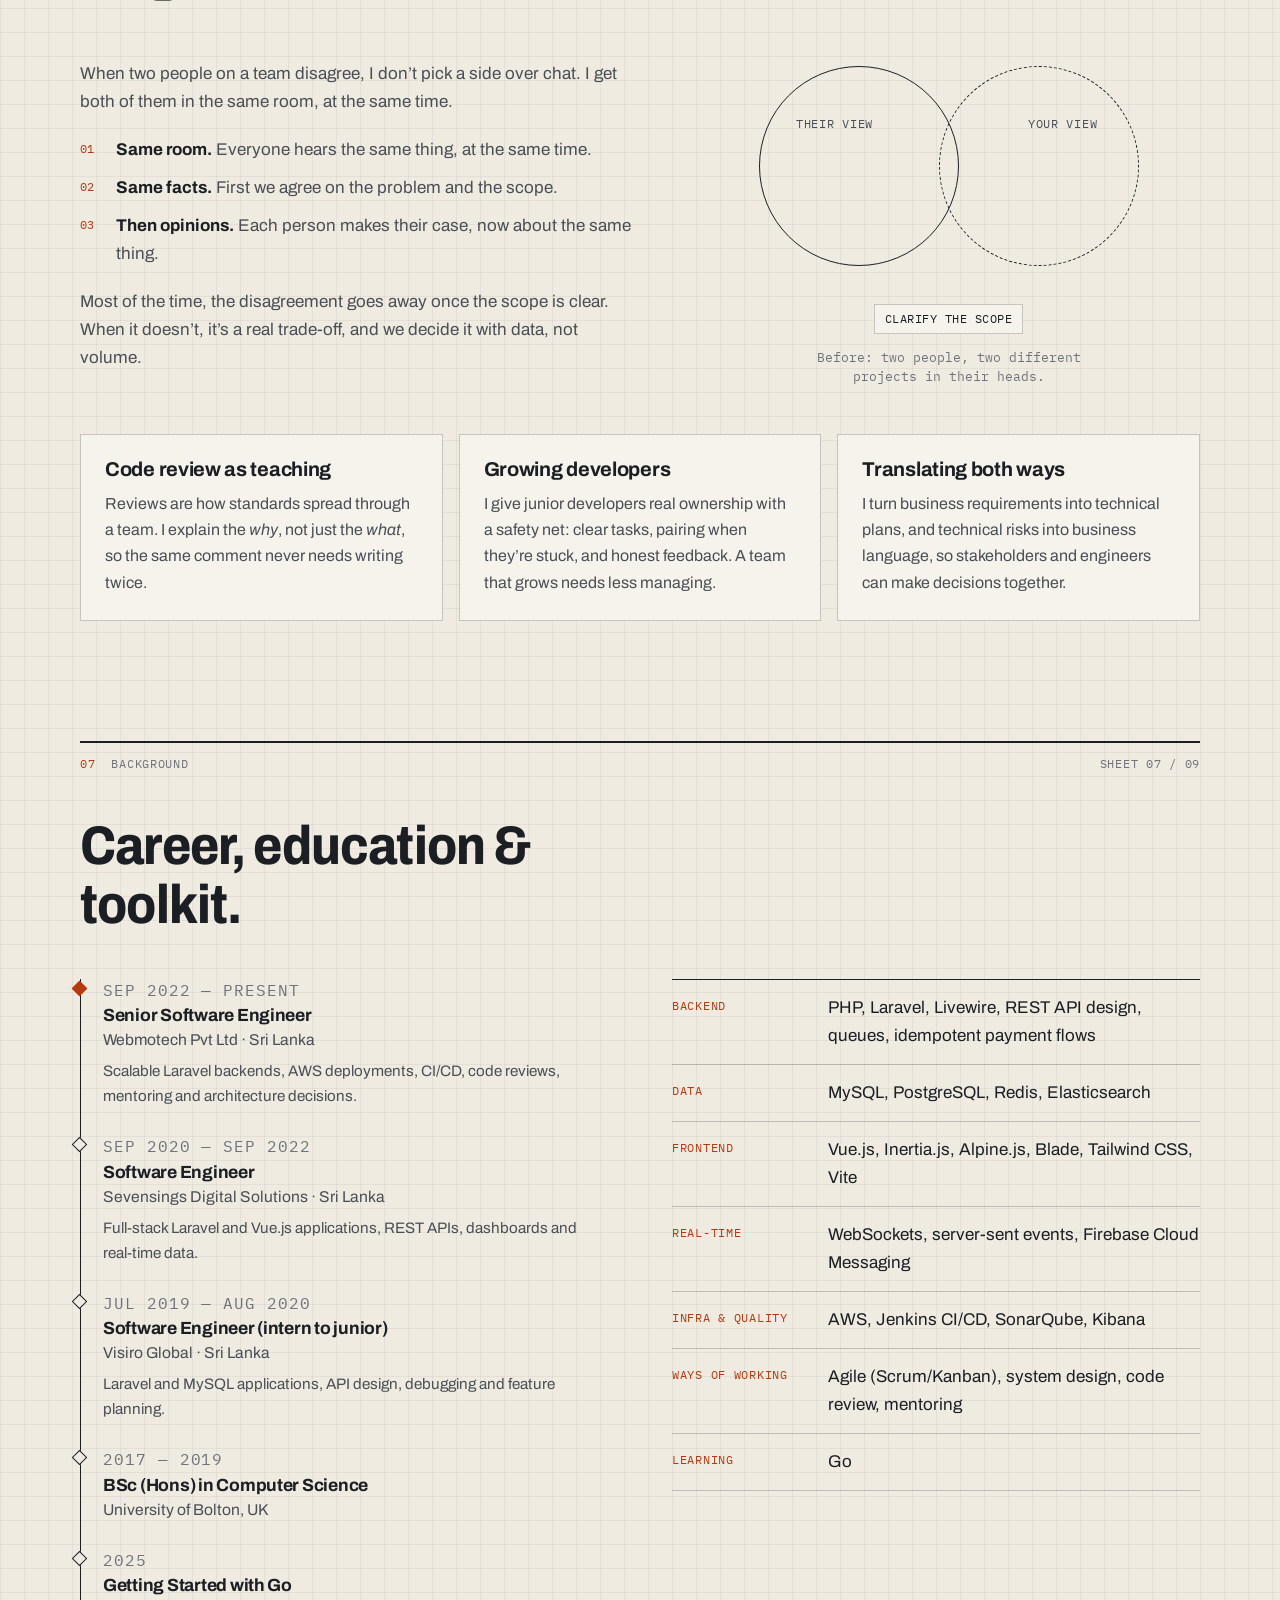
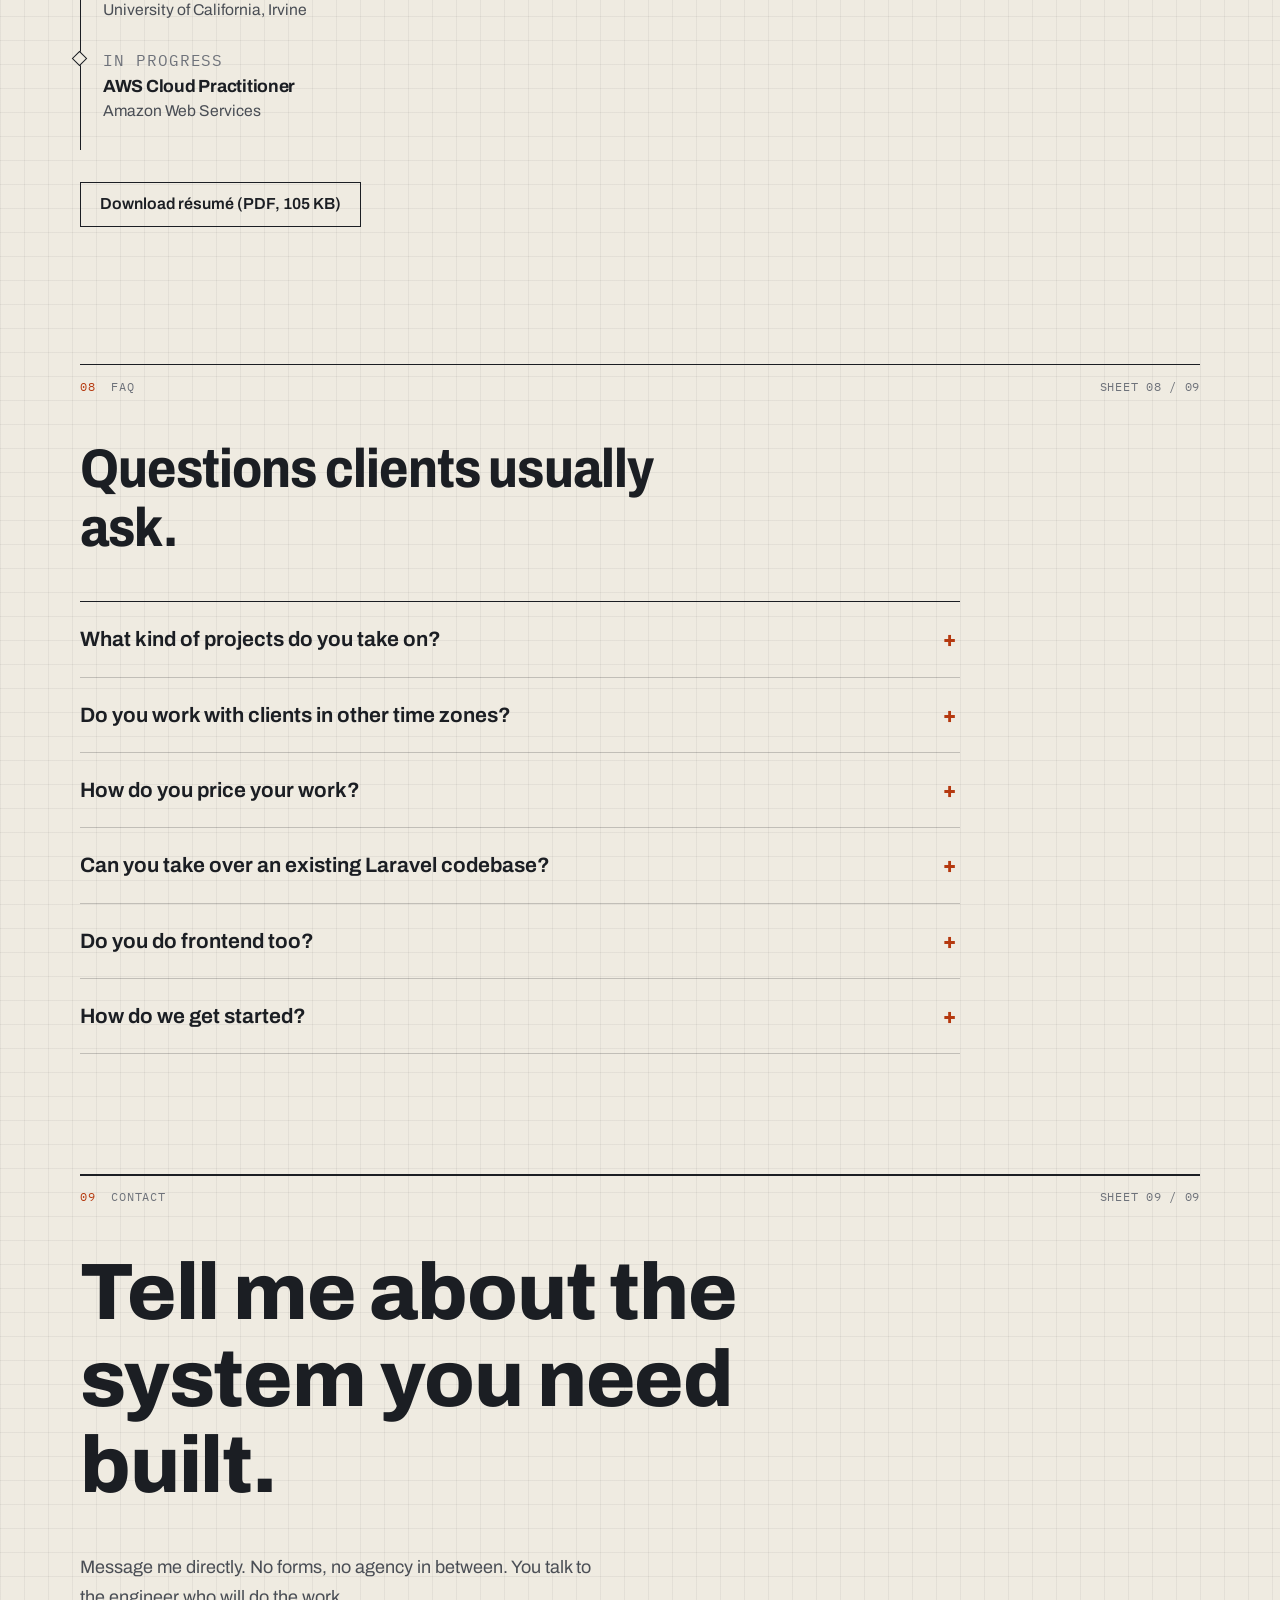
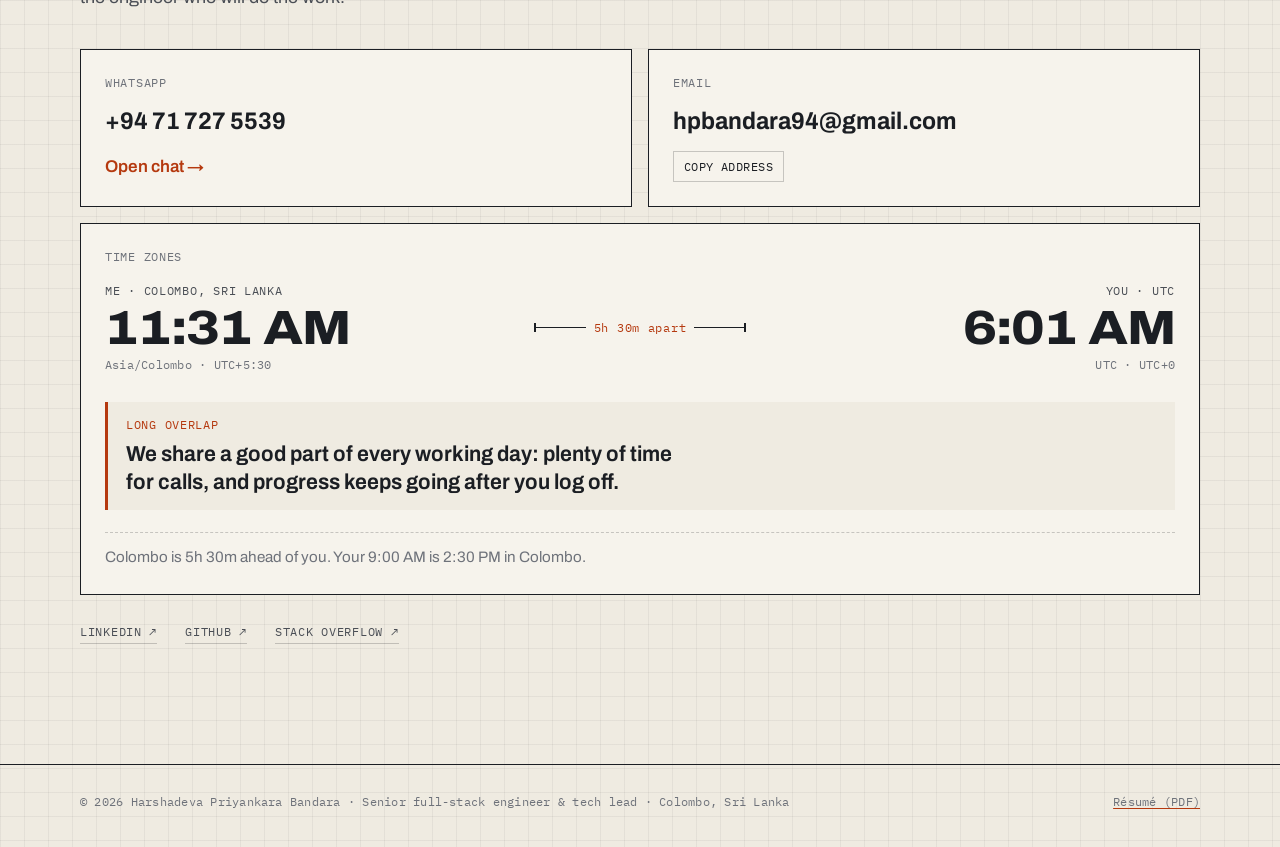
==== commit 10624e1d: "improved timezone" ====
--- a/index.html
+++ b/index.html
@@ -643,6 +643,10 @@
                 <p class="mono tz-zone" data-clock-zone>Your local time</p>
               </div>
             </div>
+            <p class="tz-pitch" data-clock-pitch>
+              <span class="mono tz-pitch-label" data-clock-pitch-label>Remote by default</span>
+              <span class="tz-pitch-text" data-clock-pitch-text>Clear written updates, and calls at times that suit us both.</span>
+            </p>
             <p class="muted tz-note" data-clock-diff>Colombo is UTC+5:30.</p>
           </div>
         </div>
--- a/assets/css/site.css
+++ b/assets/css/site.css
@@ -505,6 +505,9 @@
 .tz-line:last-child::after { right: 0; }
 .tz-diff { color: var(--signal); white-space: nowrap; text-transform: none; }
 .tz-note { margin: 8px 0 0; font-size: .95rem; padding-top: 12px; border-top: 1px dashed var(--line); width: 100%; }
+.tz-pitch { display: grid; gap: 6px; width: 100%; margin: 14px 0 4px; padding: 14px 18px; background: var(--paper); border-left: 3px solid var(--signal); }
+.tz-pitch-label { color: var(--signal); }
+.tz-pitch-text { font-family: var(--f-display); font-size: clamp(1.1rem, 1.9vw, 1.35rem); font-weight: 650; font-variation-settings: "wdth" 95; line-height: 1.3; color: var(--ink); max-width: 46ch; }
 
 .social { display: flex; flex-wrap: wrap; gap: 10px 28px; margin: 28px 0 0; }
 .social a { text-decoration: none; color: var(--ink-2); border-bottom: 1.5px solid var(--line); padding-bottom: 2px; transition: color .2s, border-color .2s; }
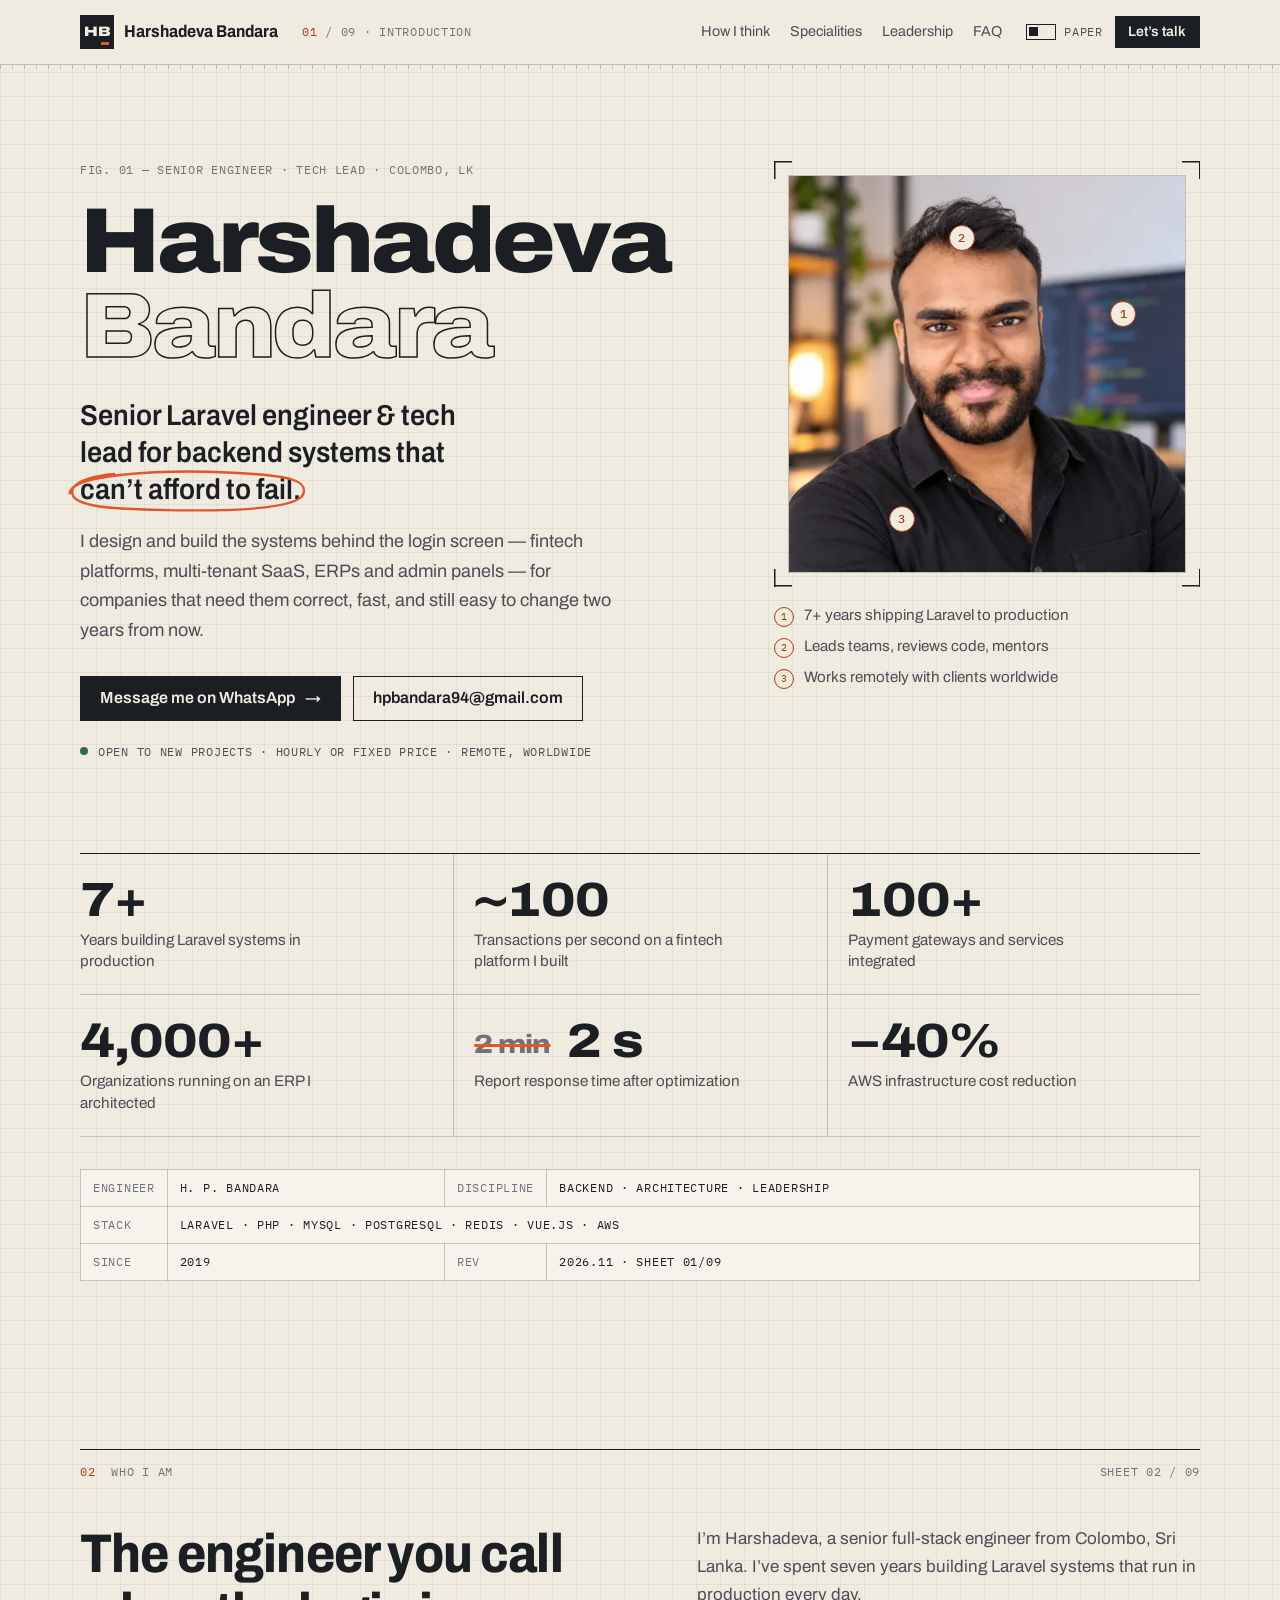
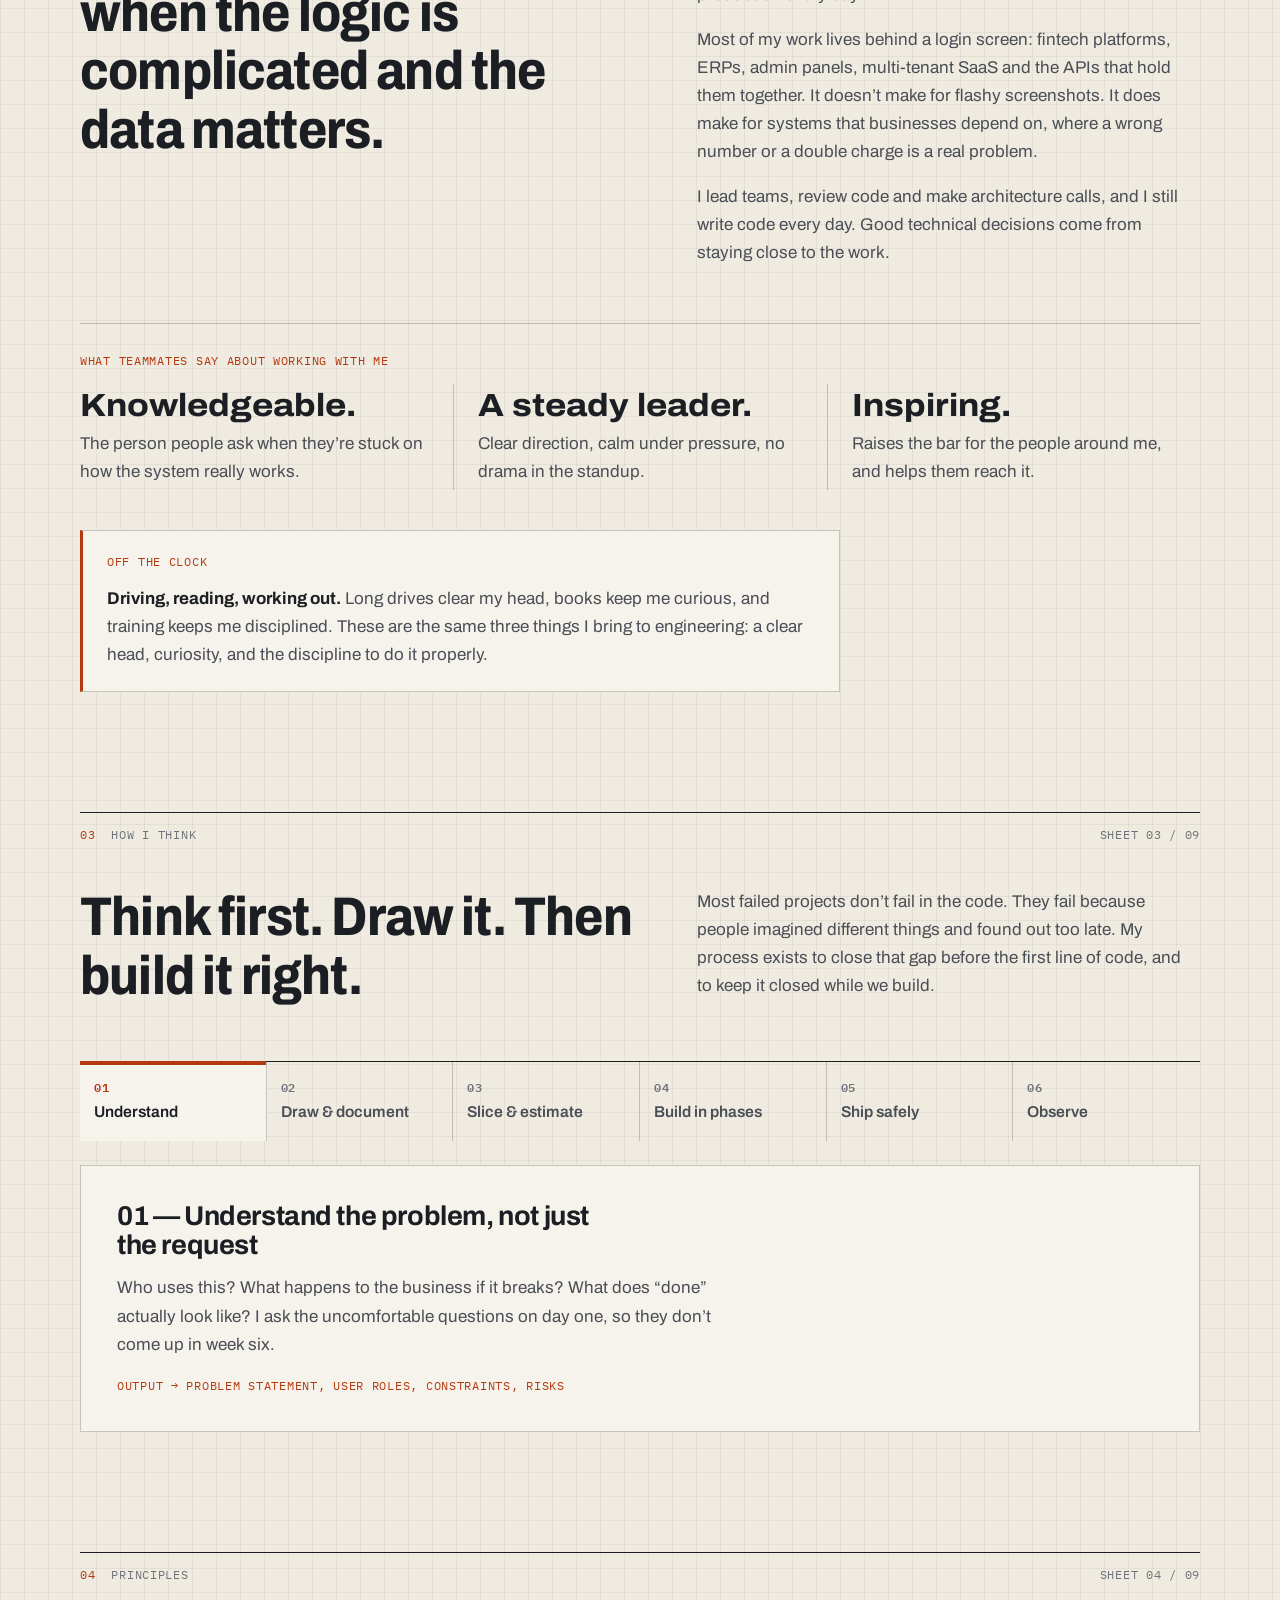
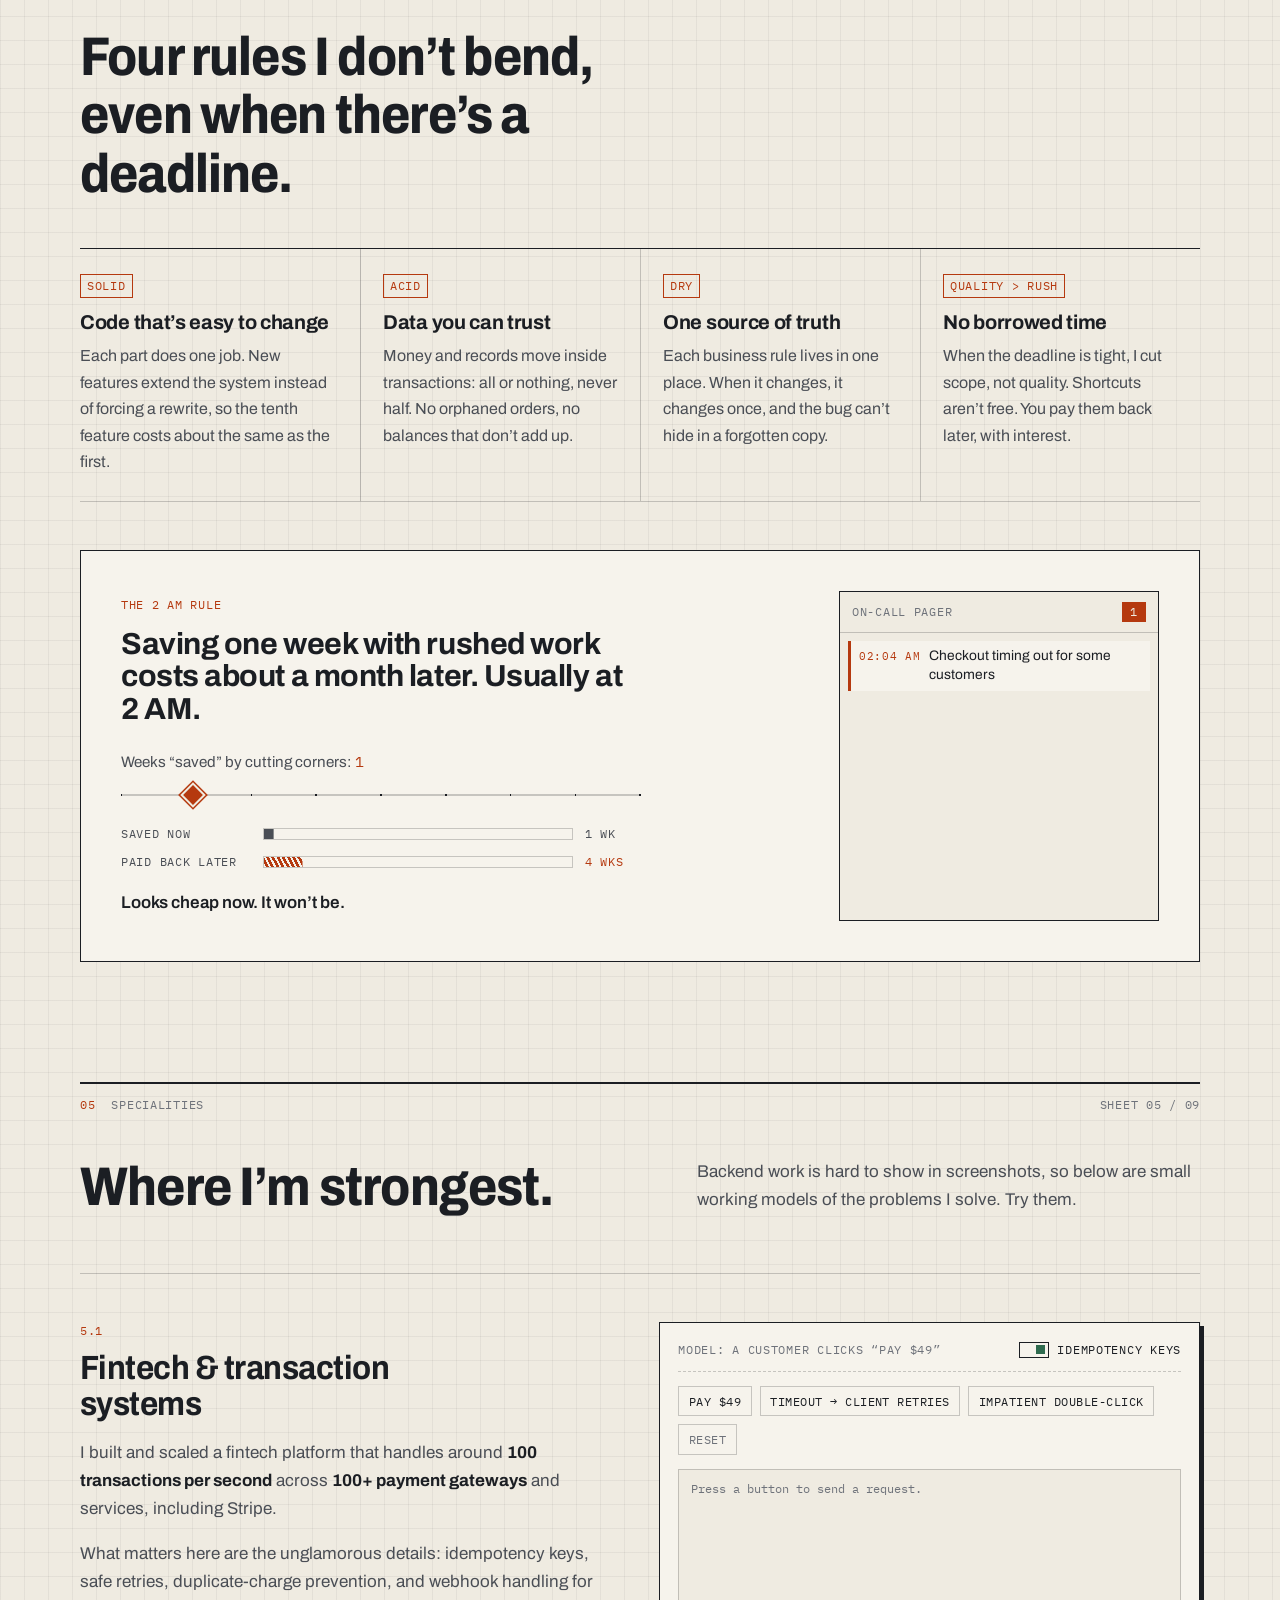
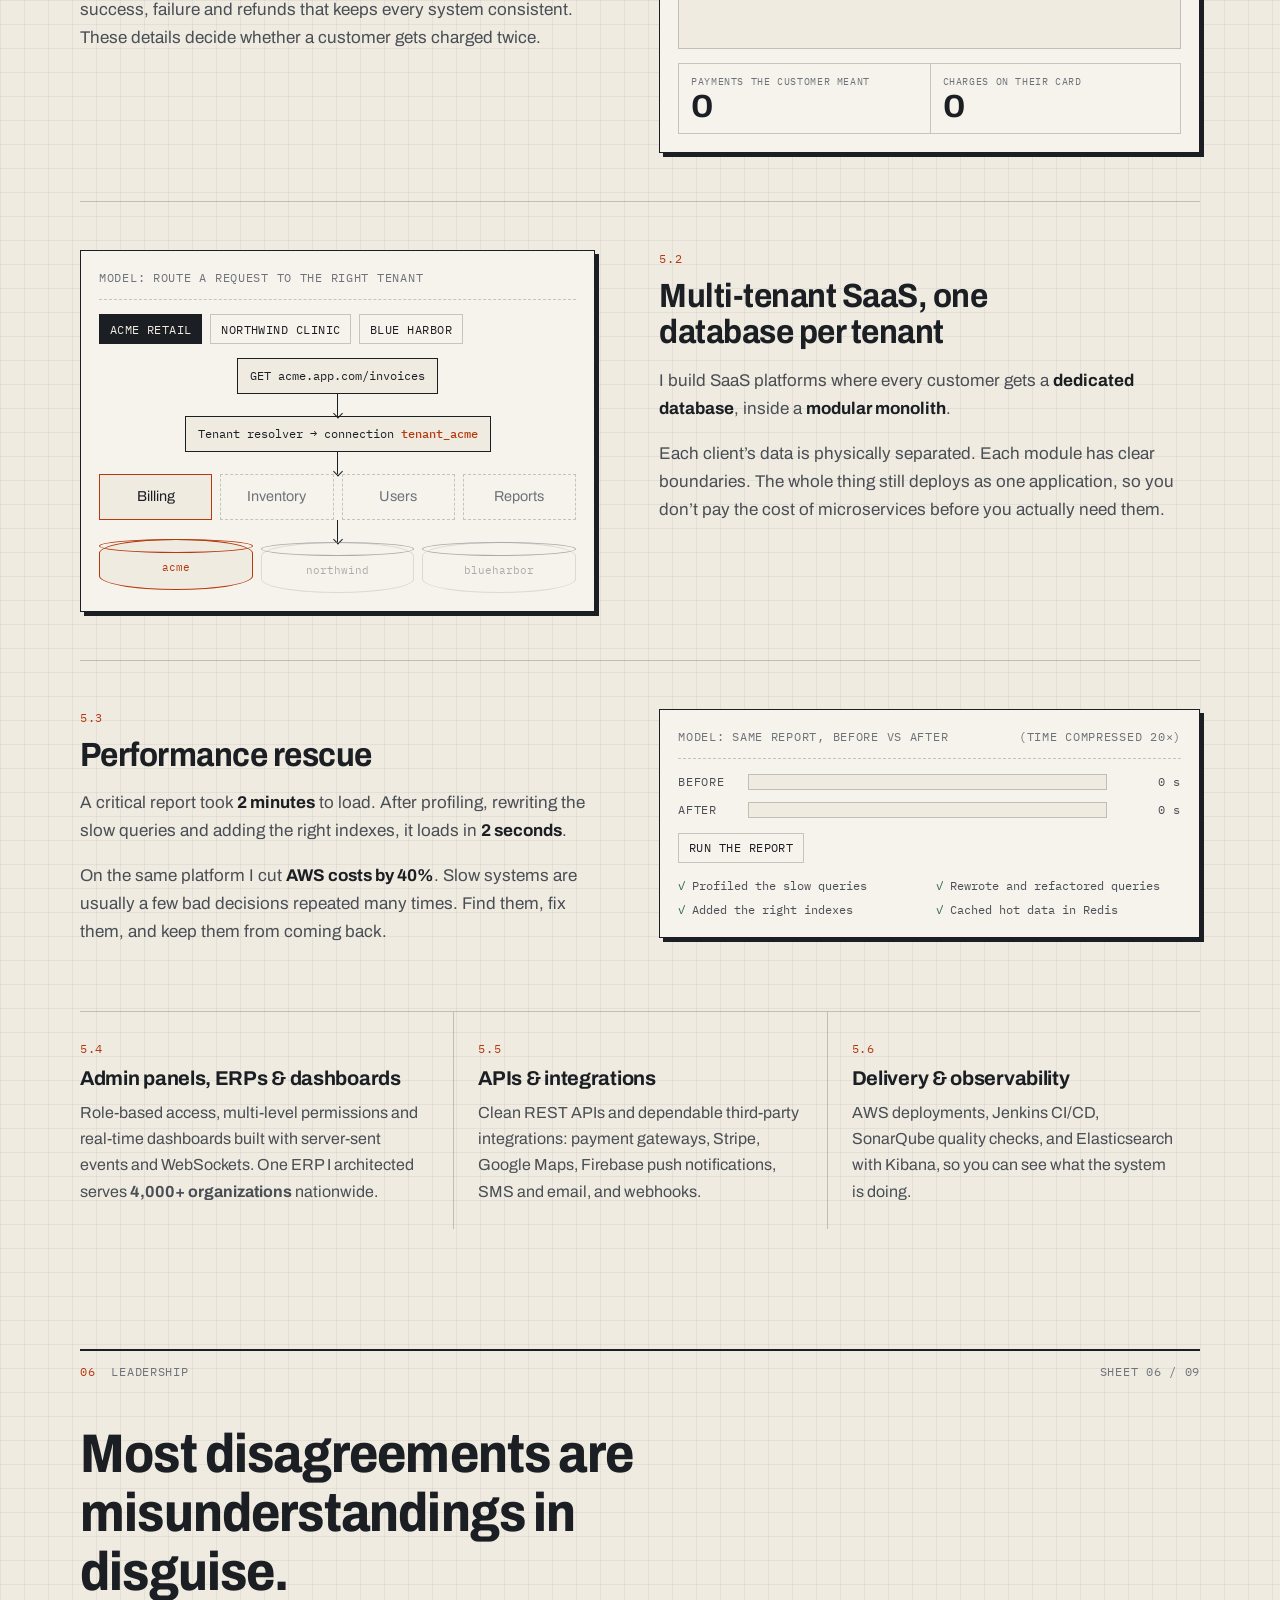
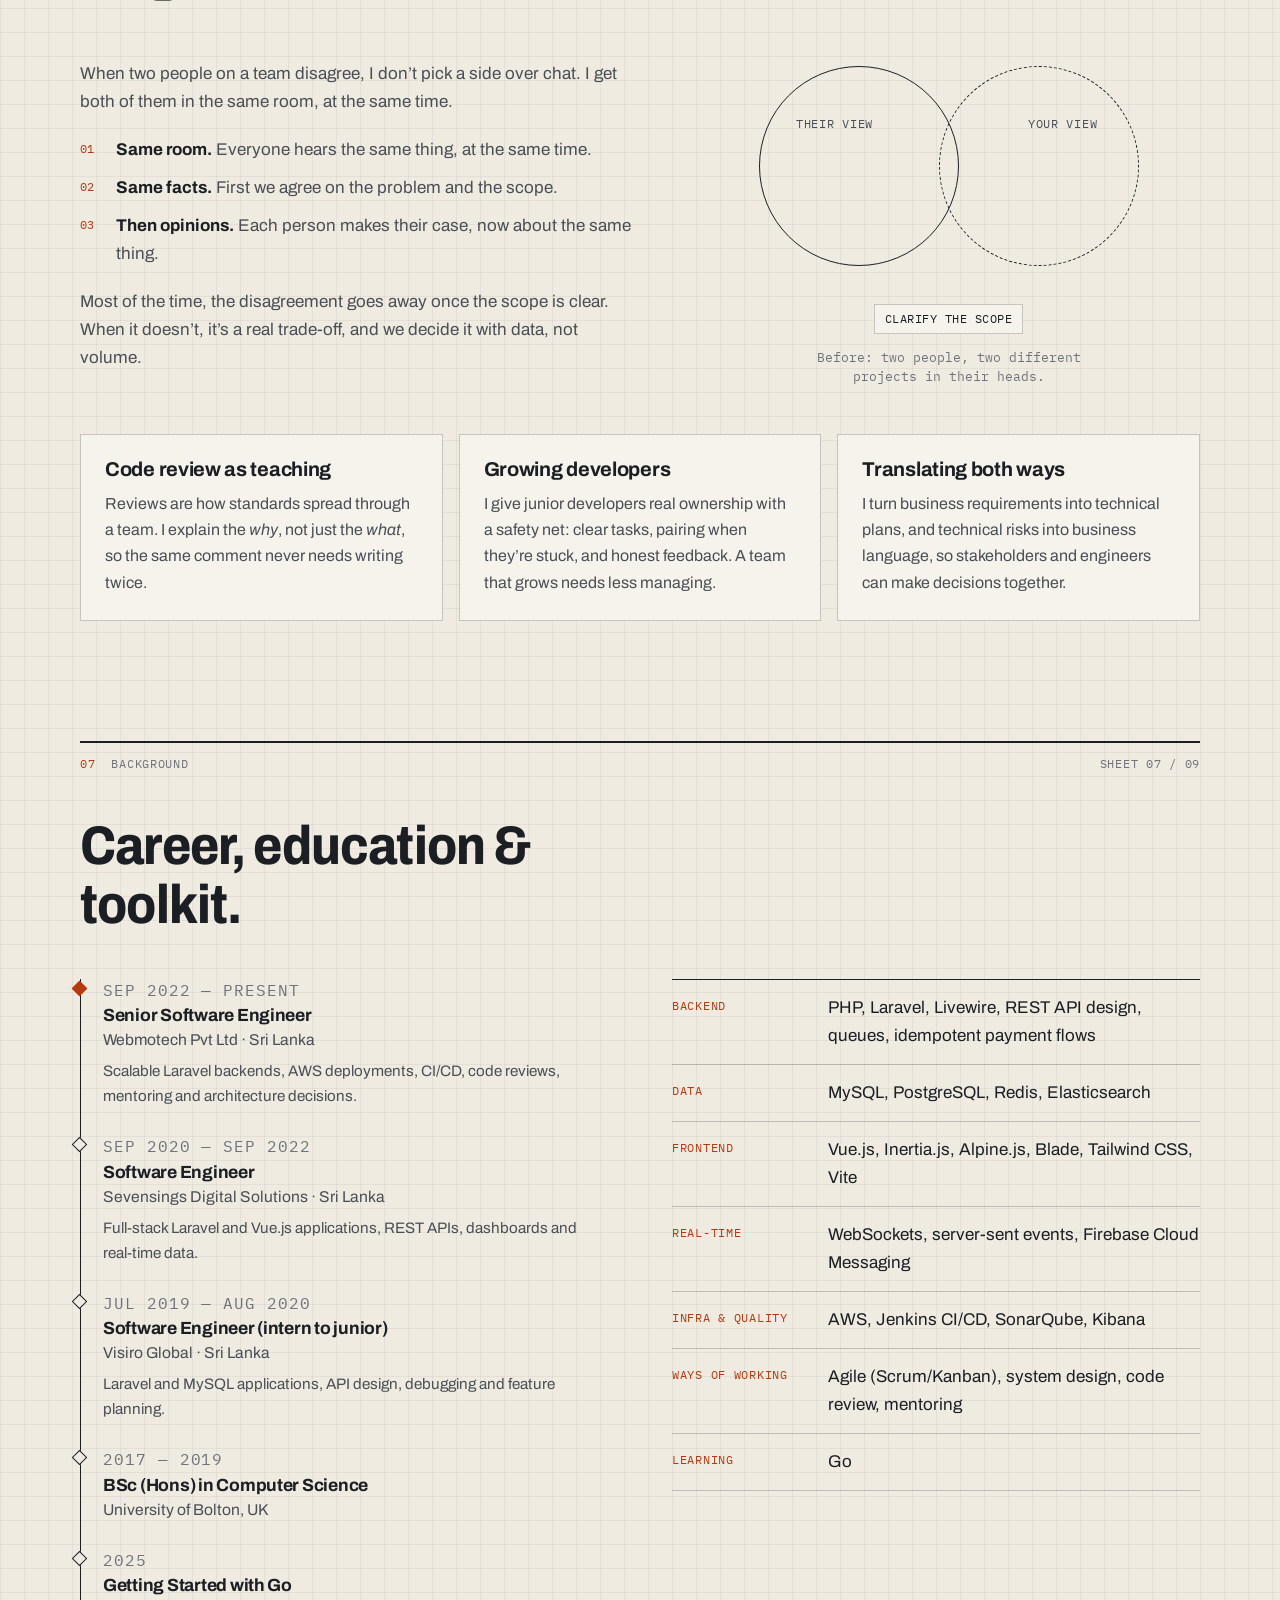
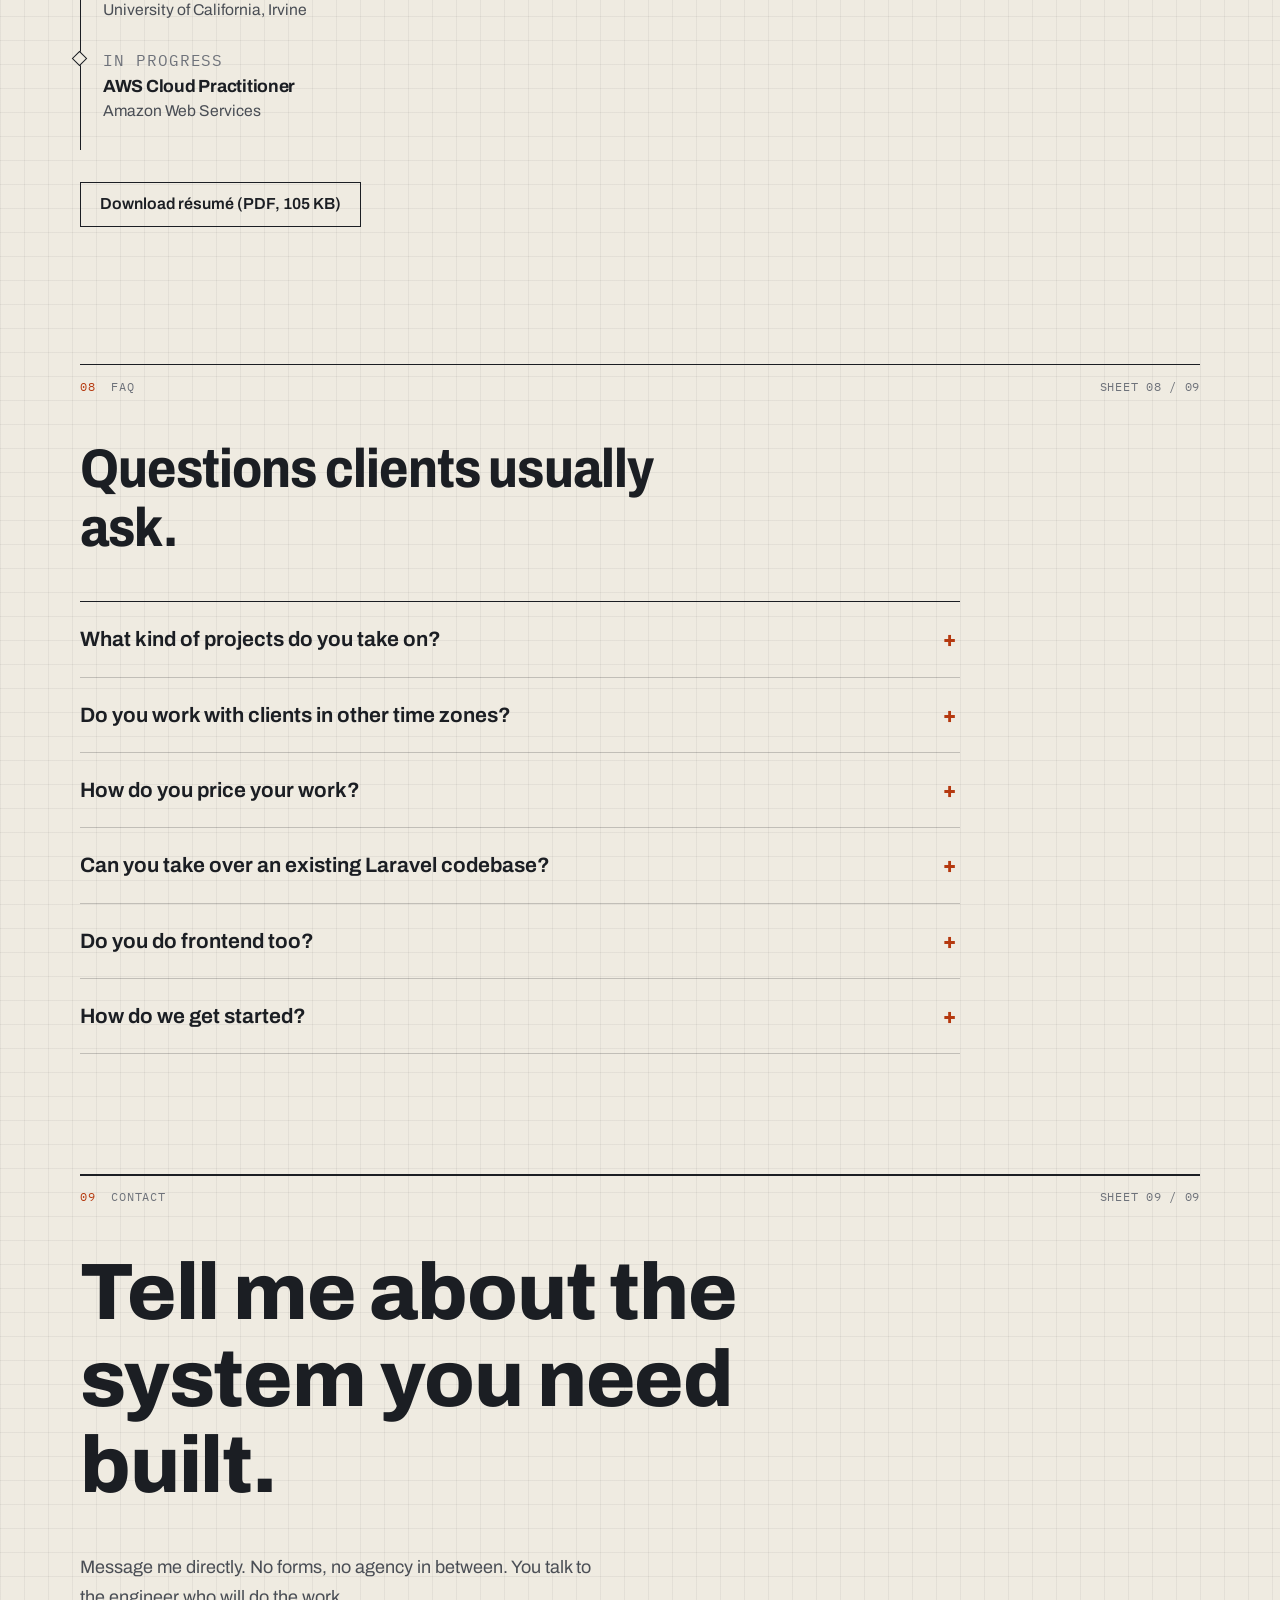
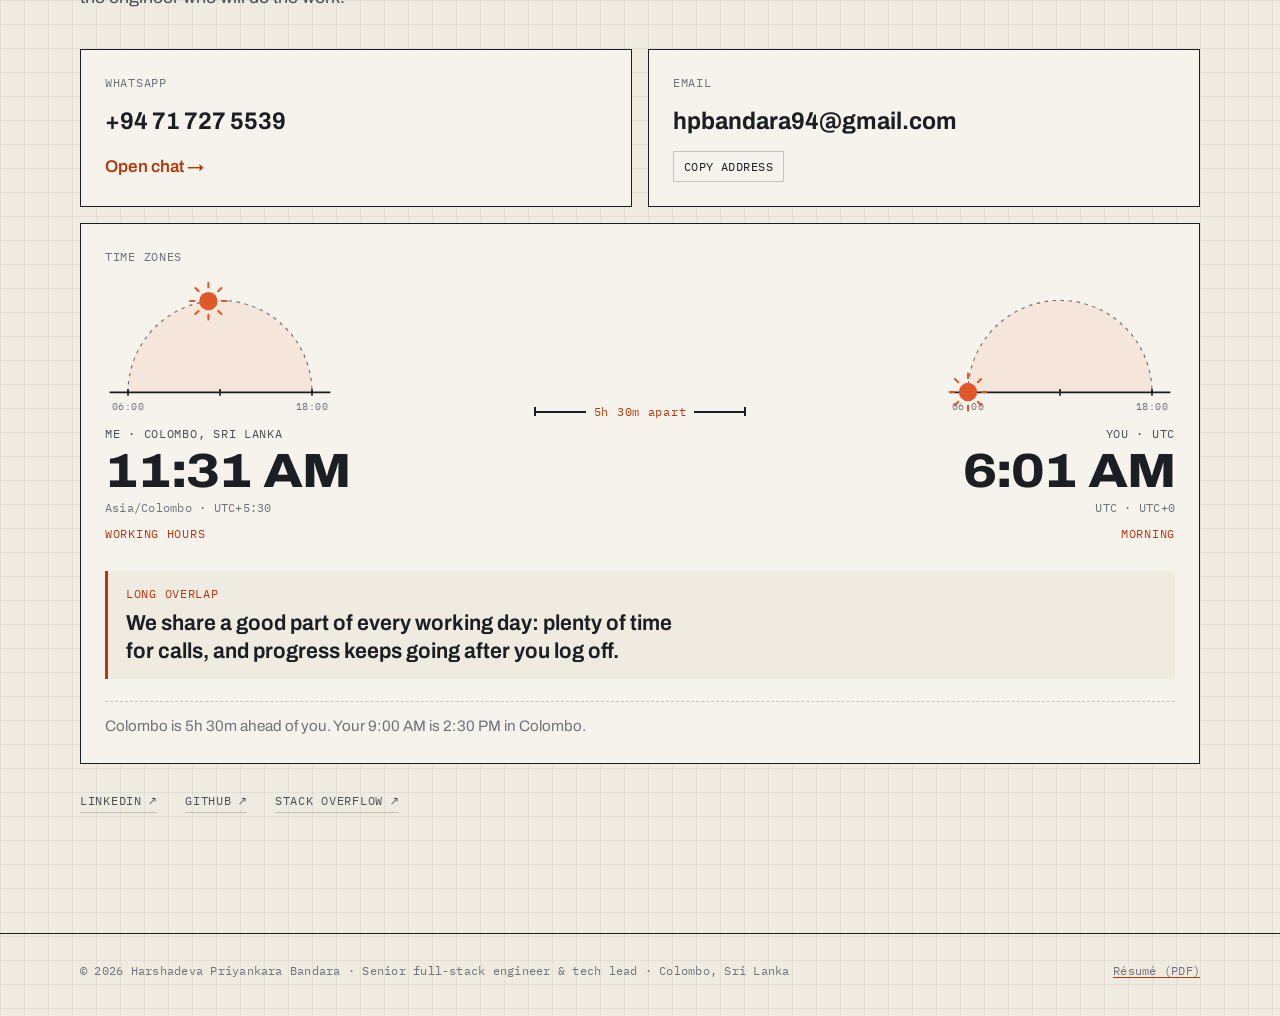
==== commit d87f7d06: "design impvoed" ====
--- a/index.html
+++ b/index.html
@@ -632,15 +632,45 @@
             <span class="mono">Time zones</span>
             <div class="tz-grid">
               <div class="tz-side">
+                <svg class="sky" viewBox="0 0 200 116" aria-hidden="true" data-sky="me">
+                  <defs><mask id="moon-cut-me"><rect x="-12" y="-12" width="24" height="24" fill="#fff"/><circle cx="4.5" cy="-3.5" r="7.5" fill="#000"/></mask></defs>
+                  <path class="sky-dome" d="M20 96 A80 80 0 0 1 180 96 Z"/>
+                  <g class="sky-stars"><circle cx="58" cy="52" r="1.3"/><circle cx="84" cy="34" r="1"/><circle cx="118" cy="40" r="1.4"/><circle cx="142" cy="60" r="1"/><circle cx="100" cy="66" r="1.1"/><circle cx="70" cy="78" r=".9"/><circle cx="132" cy="82" r="1.2"/></g>
+                  <path class="sky-arc" d="M20 96 A80 80 0 0 1 180 96"/>
+                  <line class="sky-horizon" x1="4" y1="96" x2="196" y2="96"/>
+                  <line class="sky-tick" x1="20" y1="93" x2="20" y2="99"/><line class="sky-tick" x1="100" y1="93" x2="100" y2="99"/><line class="sky-tick" x1="180" y1="93" x2="180" y2="99"/>
+                  <text class="sky-txt" x="20" y="111" text-anchor="middle" data-sky-from>06:00</text>
+                  <text class="sky-txt" x="180" y="111" text-anchor="middle" data-sky-to>18:00</text>
+                  <g class="sky-body" data-sky-body transform="translate(20 96)">
+                    <g class="sun"><g class="sun-rays"><line x1="0" y1="-12" x2="0" y2="-16"/><line x1="0" y1="12" x2="0" y2="16"/><line x1="-12" y1="0" x2="-16" y2="0"/><line x1="12" y1="0" x2="16" y2="0"/><line x1="8.5" y1="8.5" x2="11.3" y2="11.3"/><line x1="-8.5" y1="-8.5" x2="-11.3" y2="-11.3"/><line x1="8.5" y1="-8.5" x2="11.3" y2="-11.3"/><line x1="-8.5" y1="8.5" x2="-11.3" y2="11.3"/></g><circle r="8"/></g>
+                    <circle class="moon" r="9" mask="url(#moon-cut-me)"/>
+                  </g>
+                </svg>
                 <p class="mono tz-label">Me · Colombo, Sri Lanka</p>
                 <strong class="tz-time" data-clock-colombo>--:--</strong>
                 <p class="mono tz-zone">Asia/Colombo · UTC+5:30</p>
+                <p class="mono tz-phase" data-sky-phase="me"></p>
               </div>
               <div class="tz-gap" aria-hidden="true"><span class="tz-line"></span><span class="mono tz-diff" data-clock-gap>—</span><span class="tz-line"></span></div>
               <div class="tz-side tz-you">
+                <svg class="sky" viewBox="0 0 200 116" aria-hidden="true" data-sky="you">
+                  <defs><mask id="moon-cut-you"><rect x="-12" y="-12" width="24" height="24" fill="#fff"/><circle cx="4.5" cy="-3.5" r="7.5" fill="#000"/></mask></defs>
+                  <path class="sky-dome" d="M20 96 A80 80 0 0 1 180 96 Z"/>
+                  <g class="sky-stars"><circle cx="58" cy="52" r="1.3"/><circle cx="84" cy="34" r="1"/><circle cx="118" cy="40" r="1.4"/><circle cx="142" cy="60" r="1"/><circle cx="100" cy="66" r="1.1"/><circle cx="70" cy="78" r=".9"/><circle cx="132" cy="82" r="1.2"/></g>
+                  <path class="sky-arc" d="M20 96 A80 80 0 0 1 180 96"/>
+                  <line class="sky-horizon" x1="4" y1="96" x2="196" y2="96"/>
+                  <line class="sky-tick" x1="20" y1="93" x2="20" y2="99"/><line class="sky-tick" x1="100" y1="93" x2="100" y2="99"/><line class="sky-tick" x1="180" y1="93" x2="180" y2="99"/>
+                  <text class="sky-txt" x="20" y="111" text-anchor="middle" data-sky-from>06:00</text>
+                  <text class="sky-txt" x="180" y="111" text-anchor="middle" data-sky-to>18:00</text>
+                  <g class="sky-body" data-sky-body transform="translate(20 96)">
+                    <g class="sun"><g class="sun-rays"><line x1="0" y1="-12" x2="0" y2="-16"/><line x1="0" y1="12" x2="0" y2="16"/><line x1="-12" y1="0" x2="-16" y2="0"/><line x1="12" y1="0" x2="16" y2="0"/><line x1="8.5" y1="8.5" x2="11.3" y2="11.3"/><line x1="-8.5" y1="-8.5" x2="-11.3" y2="-11.3"/><line x1="8.5" y1="-8.5" x2="11.3" y2="-11.3"/><line x1="-8.5" y1="8.5" x2="-11.3" y2="11.3"/></g><circle r="8"/></g>
+                    <circle class="moon" r="9" mask="url(#moon-cut-you)"/>
+                  </g>
+                </svg>
                 <p class="mono tz-label" data-clock-city>You</p>
                 <strong class="tz-time" data-clock-local>--:--</strong>
                 <p class="mono tz-zone" data-clock-zone>Your local time</p>
+                <p class="mono tz-phase" data-sky-phase="you"></p>
               </div>
             </div>
             <p class="tz-pitch" data-clock-pitch>
--- a/assets/css/site.css
+++ b/assets/css/site.css
@@ -15,6 +15,8 @@
   --signal-bright: #E0582A;
   --ok: #2F6B4F;
   --on-ink: #EFEBE1;
+  --sky-day: rgba(224, 88, 42, .09);
+  --sky-night: rgba(27, 30, 35, .12);
   --shadow: 4px 4px 0 var(--ink);
 
   --f-display: "Archivo", "Arial Narrow", Arial, sans-serif;
@@ -41,6 +43,8 @@
     --signal-bright: #FF8A5B;
     --ok: #6FD3A4;
     --on-ink: #0E2236;
+    --sky-day: rgba(255, 138, 91, .16);
+    --sky-night: rgba(0, 0, 0, .3);
     color-scheme: dark;
   }
 }
@@ -58,6 +62,8 @@
   --signal-bright: #FF8A5B;
   --ok: #6FD3A4;
   --on-ink: #0E2236;
+  --sky-day: rgba(255, 138, 91, .16);
+  --sky-night: rgba(0, 0, 0, .3);
   color-scheme: dark;
 }
 
@@ -505,6 +511,27 @@
 .tz-line:last-child::after { right: 0; }
 .tz-diff { color: var(--signal); white-space: nowrap; text-transform: none; }
 .tz-note { margin: 8px 0 0; font-size: .95rem; padding-top: 12px; border-top: 1px dashed var(--line); width: 100%; }
+/* sky above each clock: the sun crosses the arc by day, the moon by night */
+.sky { display: block; width: 100%; max-width: 230px; height: auto; margin-bottom: 6px; overflow: visible; }
+.tz-you .sky { margin-left: auto; }
+.sky-dome { fill: var(--sky-day); transition: fill .8s var(--ease); }
+.sky-arc { fill: none; stroke: var(--ink-3); stroke-width: 1; stroke-dasharray: 3 4; }
+.sky-horizon, .sky-tick { stroke: var(--ink); stroke-width: 1.5; }
+.sky-txt { font-family: var(--f-mono); font-size: 9px; fill: var(--ink-3); letter-spacing: .04em; }
+.sky-stars circle { fill: var(--ink-2); opacity: 0; transition: opacity .8s; }
+.sky .sun circle { fill: var(--signal-bright); }
+.sun-rays line { stroke: var(--signal-bright); stroke-width: 1.8; stroke-linecap: round; }
+.sun-rays { animation: spin 18s linear infinite; transform-box: fill-box; transform-origin: center; }
+@keyframes spin { to { transform: rotate(360deg); } }
+.sky .moon { fill: var(--ink); opacity: 0; }
+.sky.is-night .sky-dome { fill: var(--sky-night); }
+.sky.is-night .sun { opacity: 0; }
+.sky.is-night .moon { opacity: 1; }
+.sky.is-night .sky-stars circle { opacity: .85; animation: twinkle 3.2s ease-in-out infinite; }
+.sky.is-night .sky-stars circle:nth-child(2n) { animation-delay: -1.1s; }
+.sky.is-night .sky-stars circle:nth-child(3n) { animation-delay: -2.2s; animation-duration: 4.4s; }
+@keyframes twinkle { 50% { opacity: .2; } }
+.tz-phase { color: var(--signal); margin-top: 4px !important; }
 .tz-pitch { display: grid; gap: 6px; width: 100%; margin: 14px 0 4px; padding: 14px 18px; background: var(--paper); border-left: 3px solid var(--signal); }
 .tz-pitch-label { color: var(--signal); }
 .tz-pitch-text { font-family: var(--f-display); font-size: clamp(1.1rem, 1.9vw, 1.35rem); font-weight: 650; font-variation-settings: "wdth" 95; line-height: 1.3; color: var(--ink); max-width: 46ch; }
@@ -574,6 +601,7 @@
   .stack div { grid-template-columns: 1fr; gap: 4px; }
   .tz-grid { grid-template-columns: 1fr; gap: 14px; }
   .tz-you { text-align: left; }
+  .tz-you .sky { margin-left: 0; }
   .sheet-head span:nth-child(2) { display: none; }
   .hero-name span:last-child { -webkit-text-stroke-width: 1.2px; }
 }
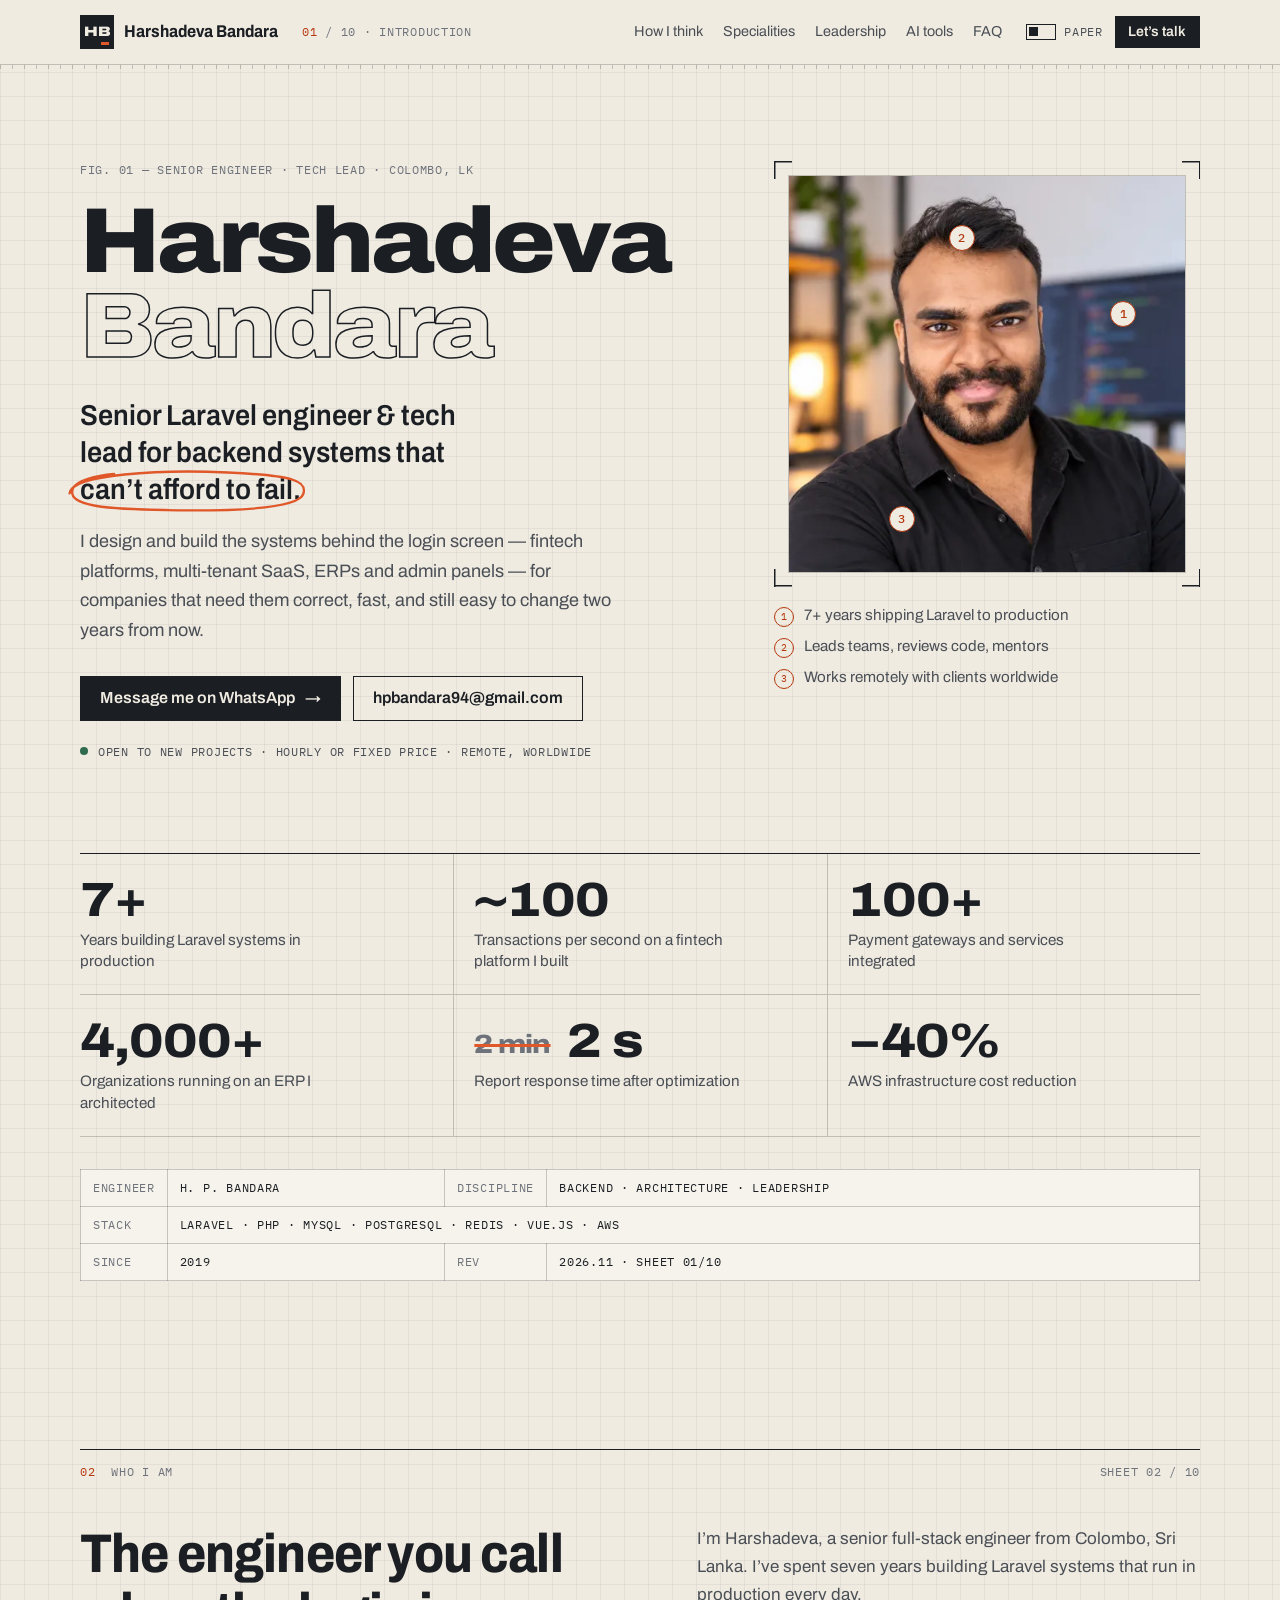
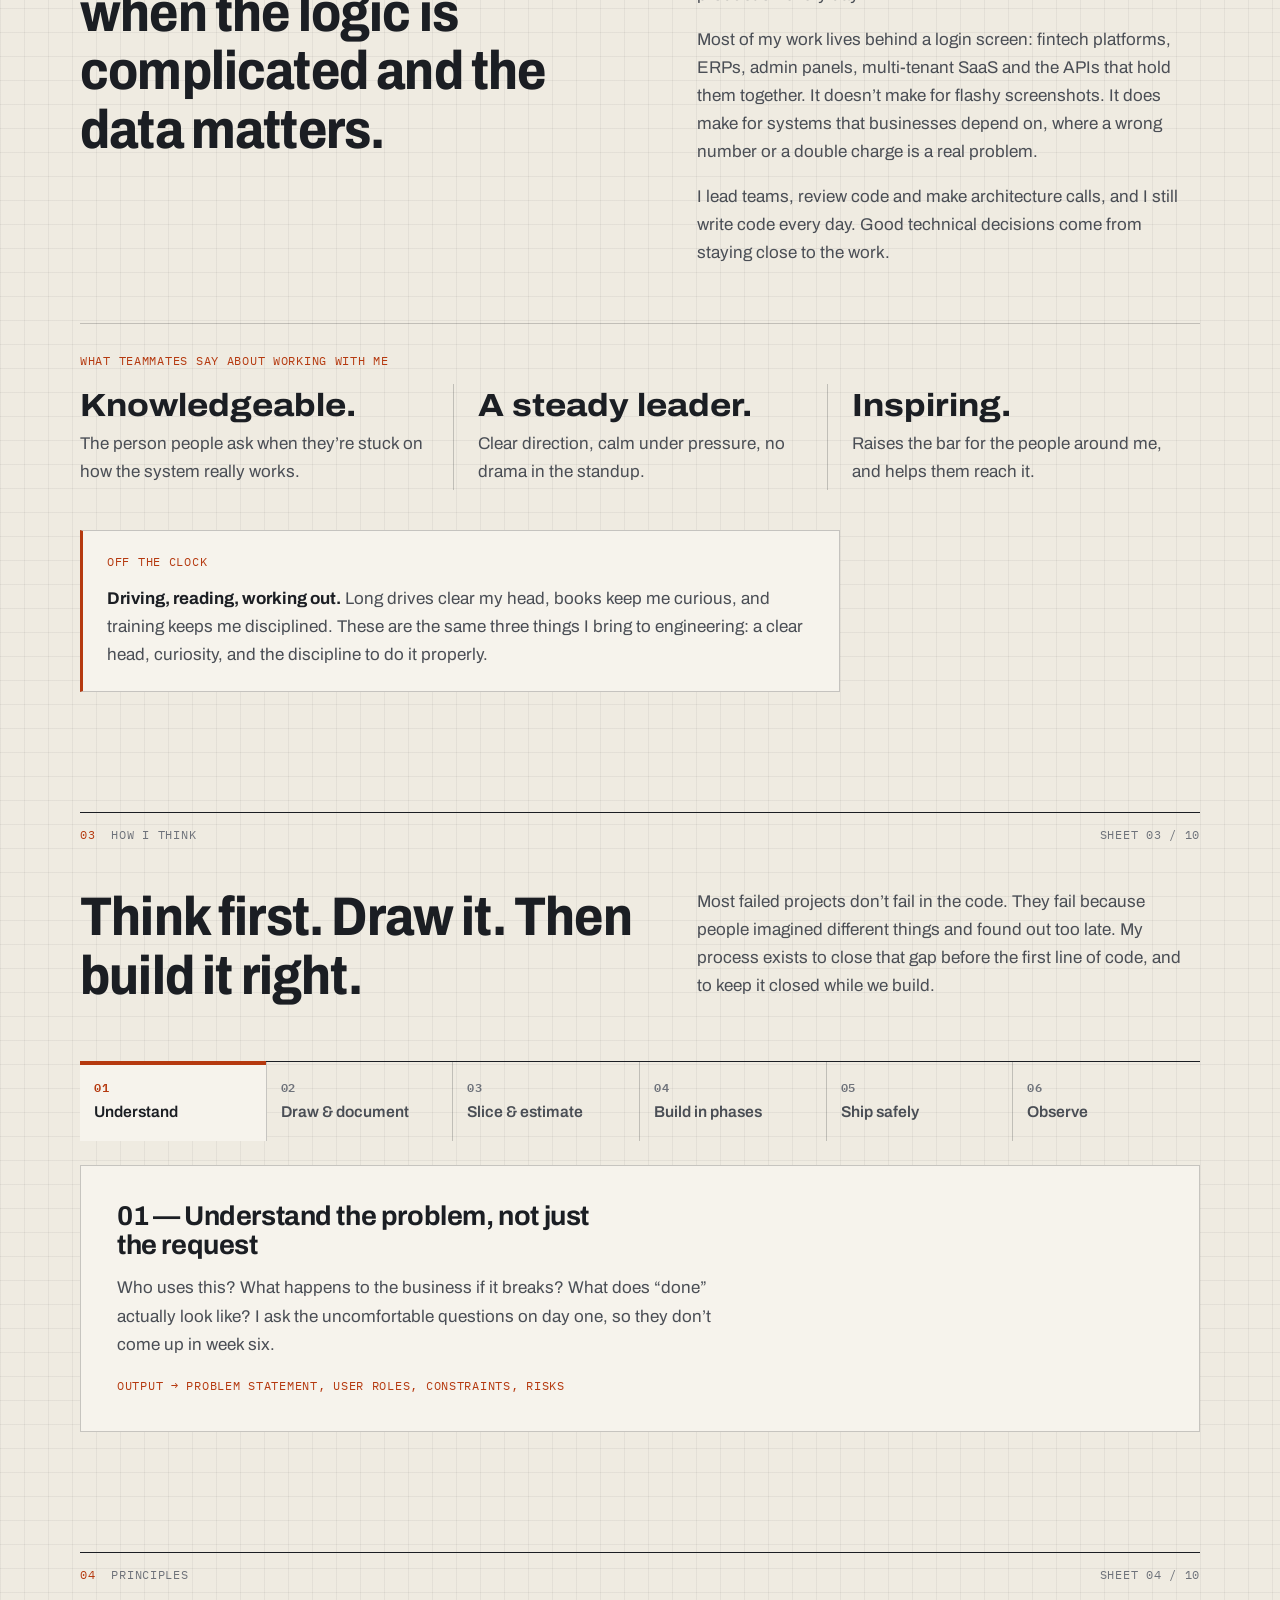
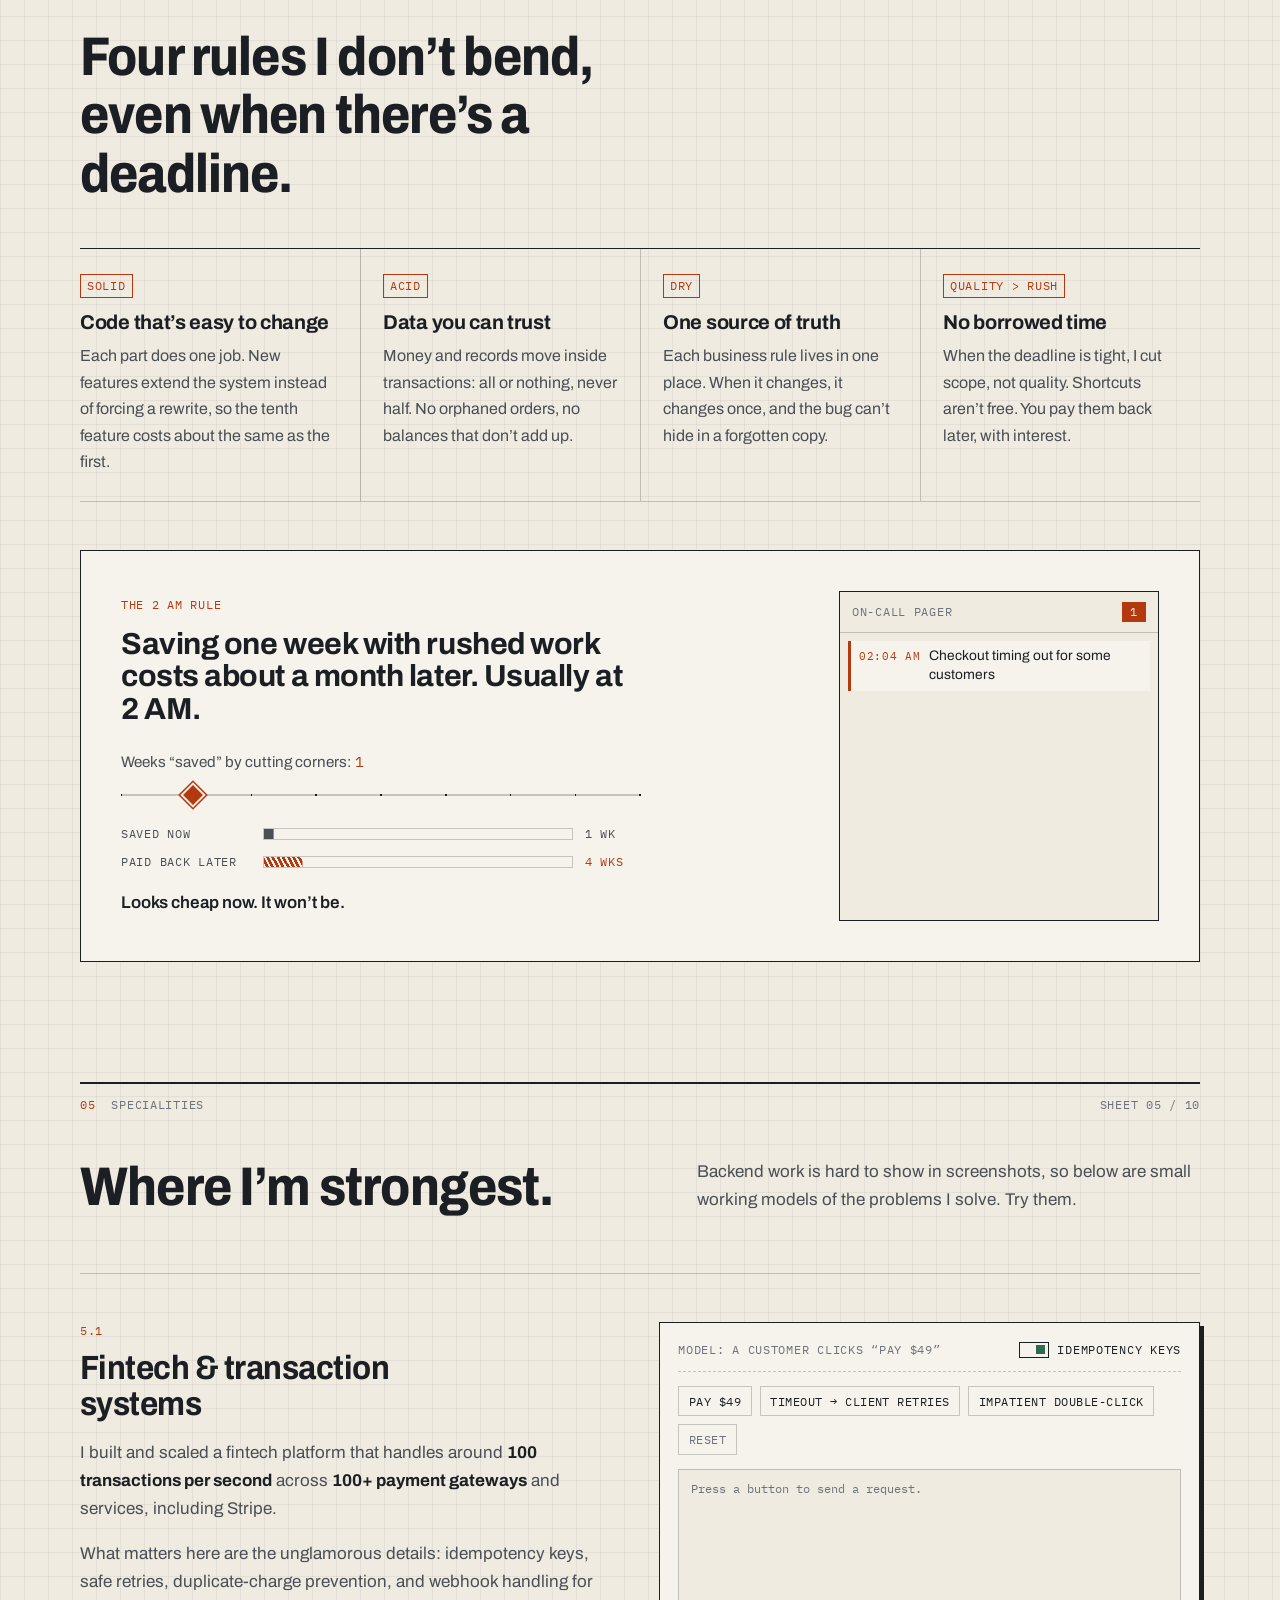
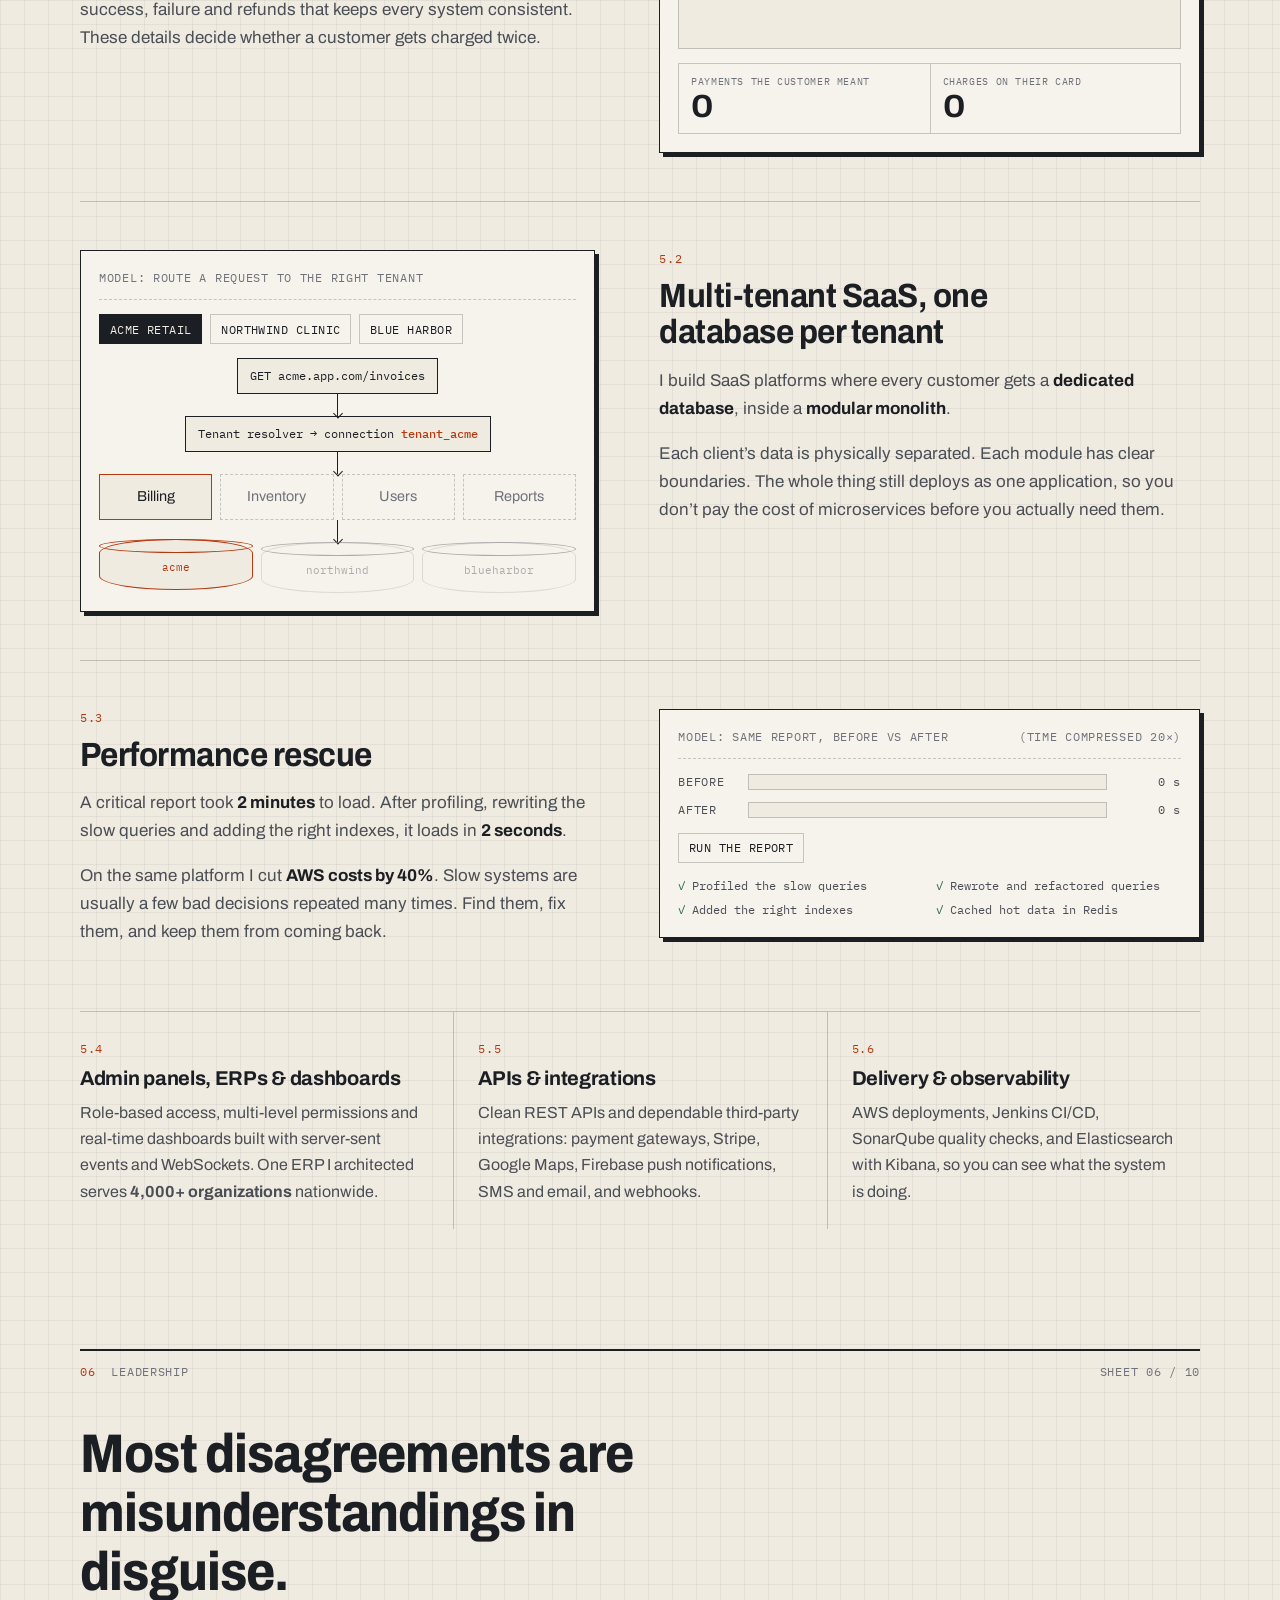
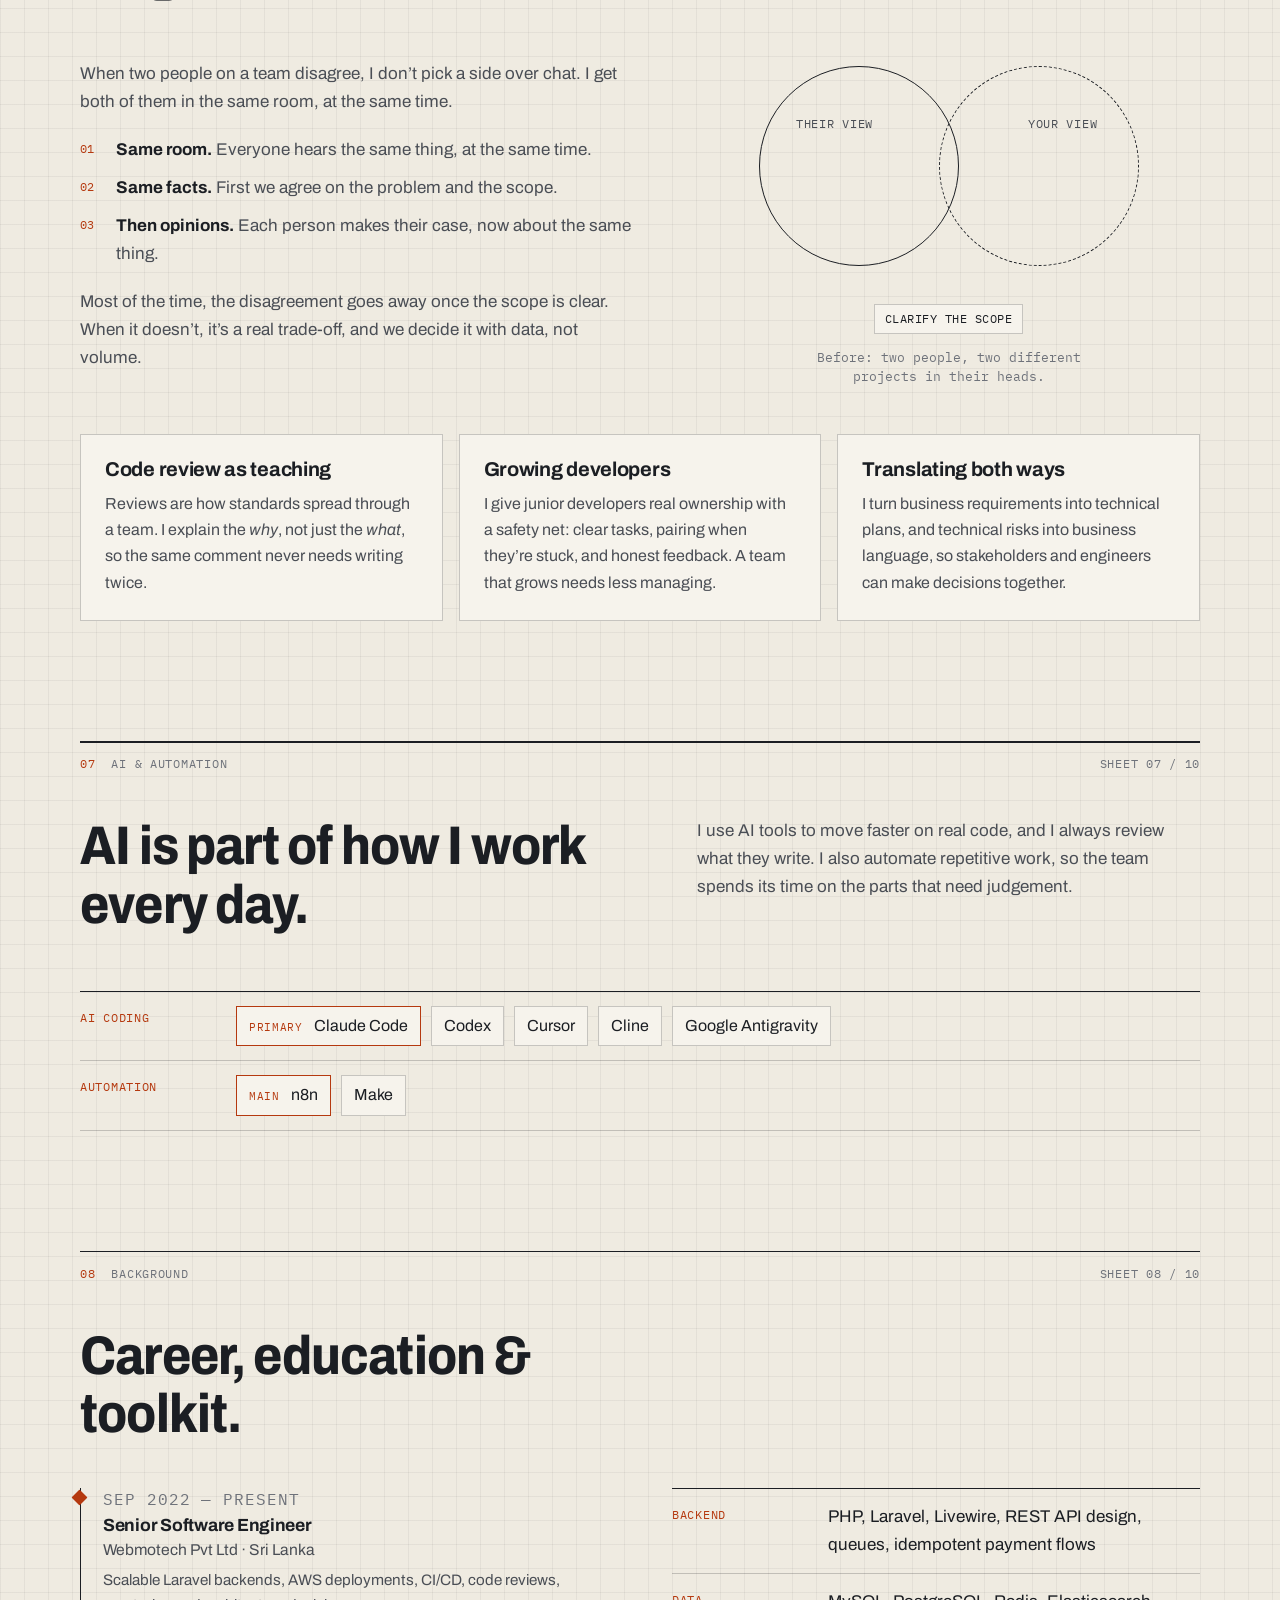
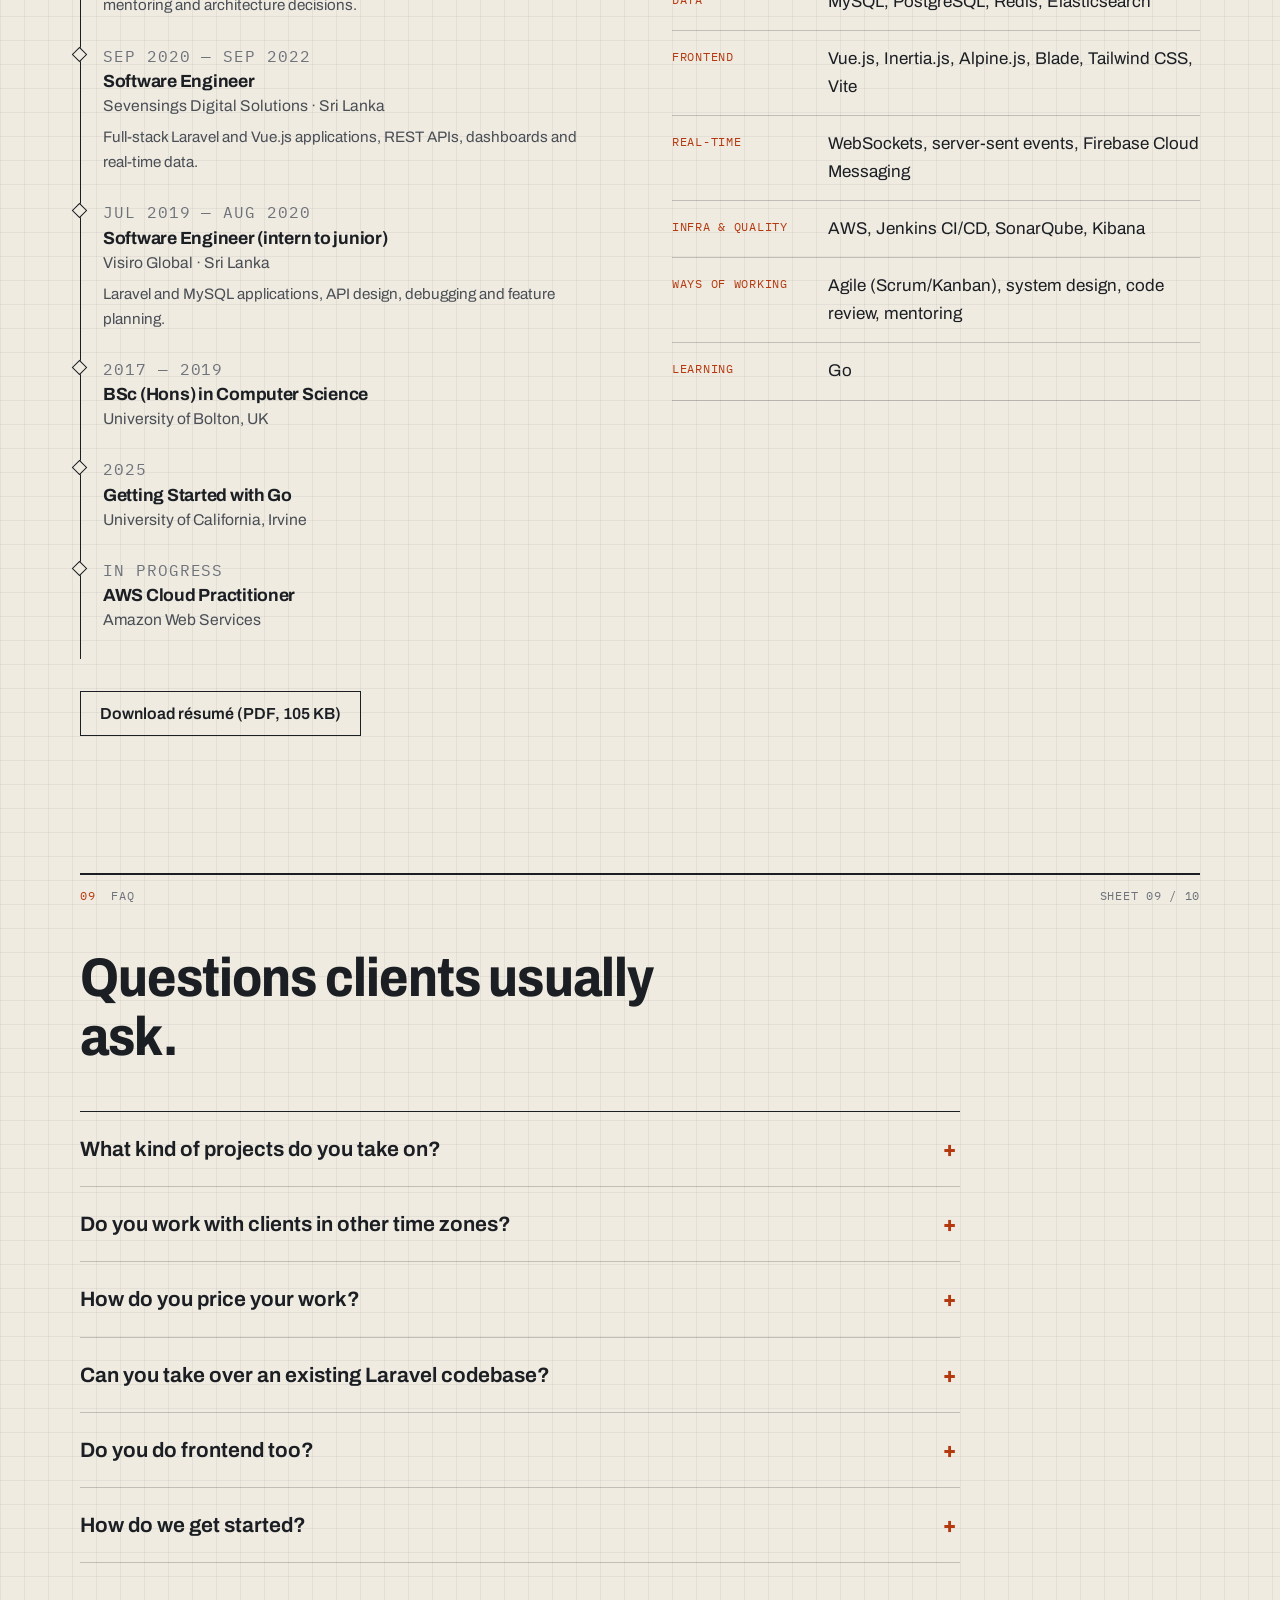
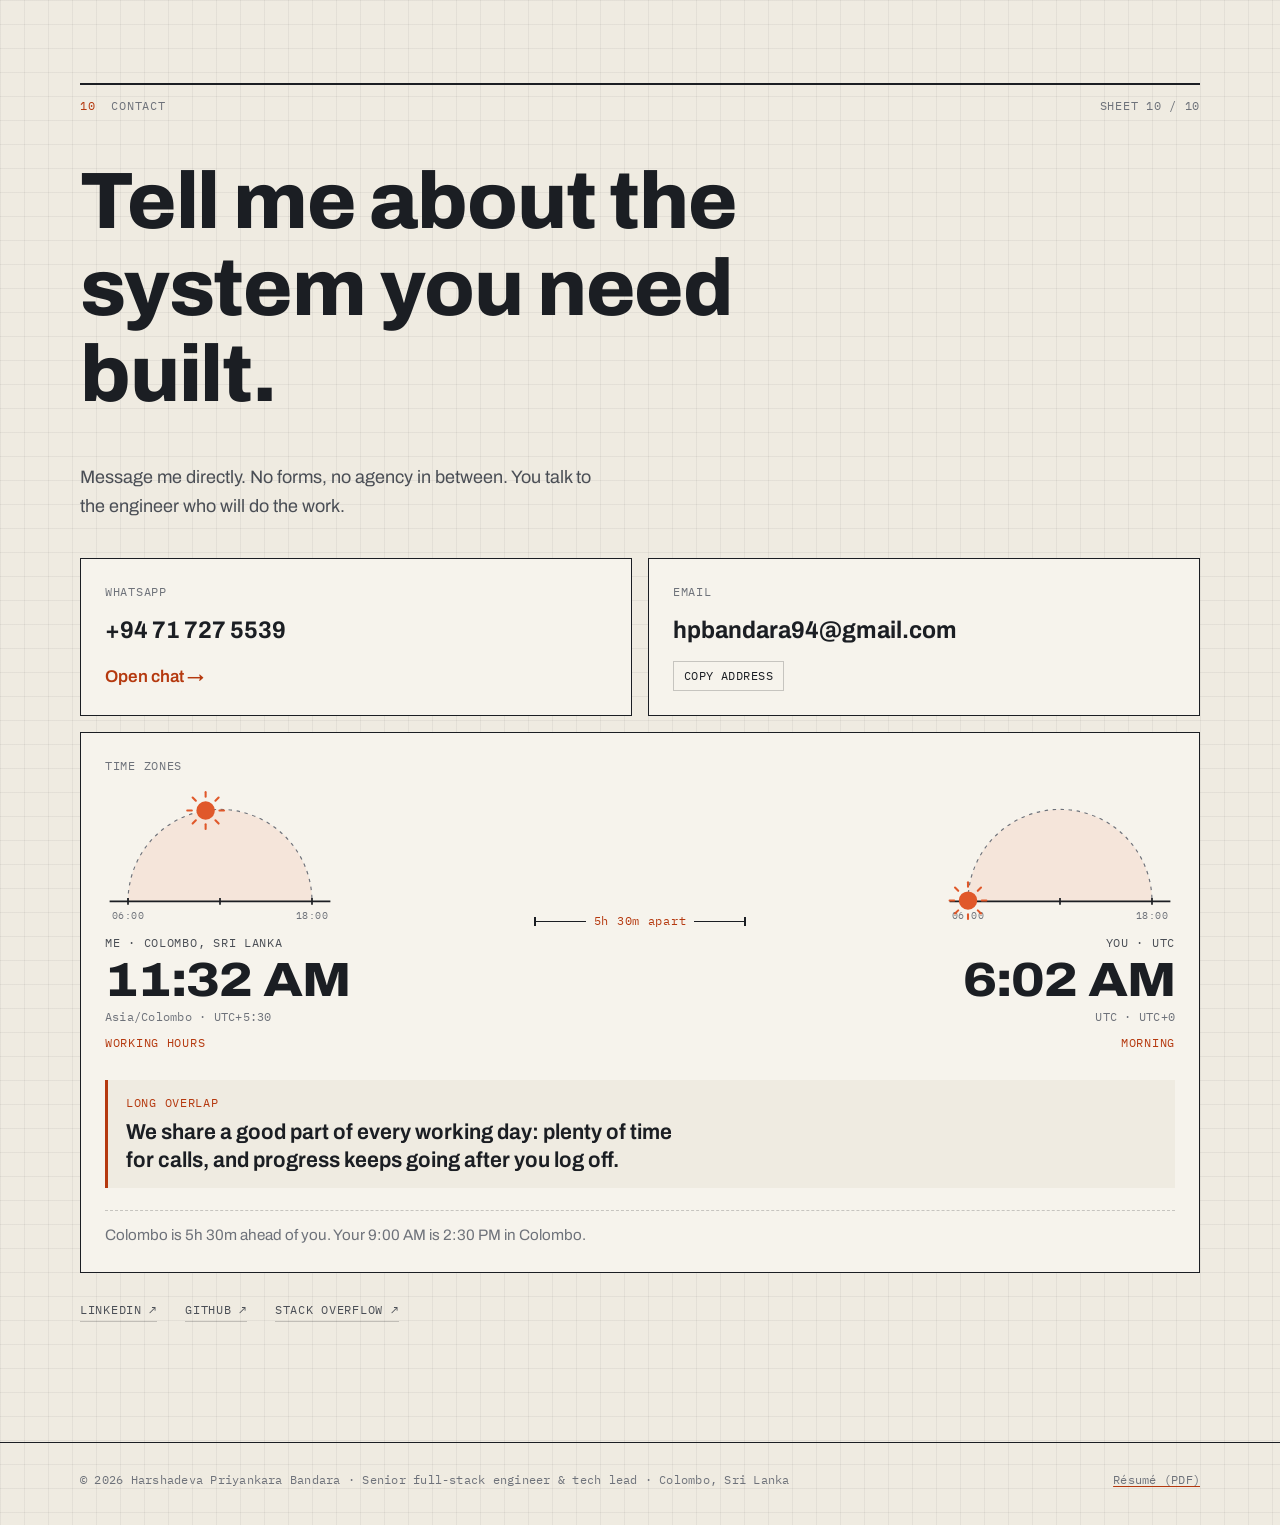
==== commit 8760767d: "AI" ====
--- a/index.html
+++ b/index.html
@@ -156,11 +156,12 @@
         <span class="brand-mark" aria-hidden="true">HB</span>
         <span class="brand-name">Harshadeva Bandara</span>
       </a>
-      <p class="sheet-indicator mono" aria-hidden="true"><span data-sheet-no>01</span> / 09 · <span data-sheet-title>Introduction</span></p>
+      <p class="sheet-indicator mono" aria-hidden="true"><span data-sheet-no>01</span> / 10 · <span data-sheet-title>Introduction</span></p>
       <nav class="nav" id="site-nav" aria-label="Main">
         <a href="#thinking">How I think</a>
         <a href="#specialities">Specialities</a>
         <a href="#leadership">Leadership</a>
+        <a href="#ai">AI tools</a>
         <a href="#faq">FAQ</a>
       </nav>
       <div class="topbar-actions">
@@ -243,7 +244,7 @@
         <table class="titleblock mono" aria-label="Drawing title block">
           <tr><th scope="row">Engineer</th><td>H. P. Bandara</td><th scope="row">Discipline</th><td>Backend · Architecture · Leadership</td></tr>
           <tr><th scope="row">Stack</th><td colspan="3">Laravel · PHP · MySQL · PostgreSQL · Redis · Vue.js · AWS</td></tr>
-          <tr><th scope="row">Since</th><td>2019</td><th scope="row">Rev</th><td>2026.11 · Sheet 01/09</td></tr>
+          <tr><th scope="row">Since</th><td>2019</td><th scope="row">Rev</th><td>2026.11 · Sheet 01/10</td></tr>
         </table>
       </div>
     </section>
@@ -251,7 +252,7 @@
     <!-- 02 · WHO I AM -->
     <section class="sheet" id="about" data-sheet="02" data-title="Who I am" aria-labelledby="about-h">
       <div class="wrap">
-        <div class="sheet-head mono"><span>02</span><span>Who I am</span><span>Sheet 02 / 09</span></div>
+        <div class="sheet-head mono"><span>02</span><span>Who I am</span><span>Sheet 02 / 10</span></div>
         <div class="split">
           <div>
             <h2 id="about-h" data-reveal>The engineer you call when the logic is complicated and the data matters.</h2>
@@ -282,7 +283,7 @@
     <!-- 03 · HOW I THINK -->
     <section class="sheet" id="thinking" data-sheet="03" data-title="How I think" aria-labelledby="thinking-h">
       <div class="wrap">
-        <div class="sheet-head mono"><span>03</span><span>How I think</span><span>Sheet 03 / 09</span></div>
+        <div class="sheet-head mono"><span>03</span><span>How I think</span><span>Sheet 03 / 10</span></div>
         <div class="split">
           <h2 id="thinking-h" data-reveal>Think first. Draw it. Then build it right.</h2>
           <div class="prose" data-reveal>
@@ -339,7 +340,7 @@
     <!-- 04 · PRINCIPLES -->
     <section class="sheet" id="principles" data-sheet="04" data-title="Principles" aria-labelledby="principles-h">
       <div class="wrap">
-        <div class="sheet-head mono"><span>04</span><span>Principles</span><span>Sheet 04 / 09</span></div>
+        <div class="sheet-head mono"><span>04</span><span>Principles</span><span>Sheet 04 / 10</span></div>
         <h2 id="principles-h" data-reveal>Four rules I don’t bend, even when there’s a deadline.</h2>
 
         <ul class="principles">
@@ -389,7 +390,7 @@
     <!-- 05 · SPECIALITIES -->
     <section class="sheet" id="specialities" data-sheet="05" data-title="Specialities" aria-labelledby="spec-h">
       <div class="wrap">
-        <div class="sheet-head mono"><span>05</span><span>Specialities</span><span>Sheet 05 / 09</span></div>
+        <div class="sheet-head mono"><span>05</span><span>Specialities</span><span>Sheet 05 / 10</span></div>
         <div class="split">
           <h2 id="spec-h" data-reveal>Where I’m strongest.</h2>
           <div class="prose" data-reveal>
@@ -504,7 +505,7 @@
     <!-- 06 · LEADERSHIP -->
     <section class="sheet" id="leadership" data-sheet="06" data-title="Leadership" aria-labelledby="lead-h">
       <div class="wrap">
-        <div class="sheet-head mono"><span>06</span><span>Leadership</span><span>Sheet 06 / 09</span></div>
+        <div class="sheet-head mono"><span>06</span><span>Leadership</span><span>Sheet 06 / 10</span></div>
         <h2 id="lead-h" data-reveal>Most disagreements are misunderstandings in disguise.</h2>
 
         <div class="lead-grid">
@@ -545,10 +546,28 @@
       </div>
     </section>
 
-    <!-- 07 · BACKGROUND -->
-    <section class="sheet" id="background" data-sheet="07" data-title="Background" aria-labelledby="bg-h">
-      <div class="wrap">
-        <div class="sheet-head mono"><span>07</span><span>Background</span><span>Sheet 07 / 09</span></div>
+    <!-- 07 · AI & AUTOMATION -->
+    <section class="sheet" id="ai" data-sheet="07" data-title="AI & automation" aria-labelledby="ai-h">
+      <div class="wrap">
+        <div class="sheet-head mono"><span>07</span><span>AI &amp; automation</span><span>Sheet 07 / 10</span></div>
+        <div class="split">
+          <h2 id="ai-h" data-reveal>AI is part of how I work every day.</h2>
+          <div class="prose" data-reveal>
+            <p>I use AI tools to move faster on real code, and I always review what they write. I also automate repetitive work, so the team spends its time on the parts that need judgement.</p>
+          </div>
+        </div>
+
+        <dl class="stack" data-reveal>
+          <div><dt class="mono">AI coding</dt><dd><ul class="tool-list"><li class="tool-main"><span class="mono">Primary</span> Claude Code</li><li>Codex</li><li>Cursor</li><li>Cline</li><li>Google Antigravity</li></ul></dd></div>
+          <div><dt class="mono">Automation</dt><dd><ul class="tool-list"><li class="tool-main"><span class="mono">Main</span> n8n</li><li>Make</li></ul></dd></div>
+        </dl>
+      </div>
+    </section>
+
+    <!-- 08 · BACKGROUND -->
+    <section class="sheet" id="background" data-sheet="08" data-title="Background" aria-labelledby="bg-h">
+      <div class="wrap">
+        <div class="sheet-head mono"><span>08</span><span>Background</span><span>Sheet 08 / 10</span></div>
         <h2 id="bg-h" data-reveal>Career, education &amp; toolkit.</h2>
 
         <div class="bg-grid">
@@ -575,10 +594,10 @@
       </div>
     </section>
 
-    <!-- 08 · FAQ -->
-    <section class="sheet" id="faq" data-sheet="08" data-title="FAQ" aria-labelledby="faq-h">
-      <div class="wrap">
-        <div class="sheet-head mono"><span>08</span><span>FAQ</span><span>Sheet 08 / 09</span></div>
+    <!-- 09 · FAQ -->
+    <section class="sheet" id="faq" data-sheet="09" data-title="FAQ" aria-labelledby="faq-h">
+      <div class="wrap">
+        <div class="sheet-head mono"><span>09</span><span>FAQ</span><span>Sheet 09 / 10</span></div>
         <h2 id="faq-h" data-reveal>Questions clients usually ask.</h2>
         <div class="faq">
           <details data-reveal>
@@ -609,10 +628,10 @@
       </div>
     </section>
 
-    <!-- 09 · CONTACT -->
-    <section class="sheet contact" id="contact" data-sheet="09" data-title="Contact" aria-labelledby="contact-h">
-      <div class="wrap">
-        <div class="sheet-head mono"><span>09</span><span>Contact</span><span>Sheet 09 / 09</span></div>
+    <!-- 10 · CONTACT -->
+    <section class="sheet contact" id="contact" data-sheet="10" data-title="Contact" aria-labelledby="contact-h">
+      <div class="wrap">
+        <div class="sheet-head mono"><span>10</span><span>Contact</span><span>Sheet 10 / 10</span></div>
         <h2 id="contact-h" class="contact-h" data-reveal>Tell me about the system you need built.</h2>
         <p class="contact-lead" data-reveal>Message me directly. No forms, no agency in between. You talk to the engineer who will do the work.</p>
 
--- a/assets/css/site.css
+++ b/assets/css/site.css
@@ -618,3 +618,9 @@
   .topbar, .crosshair, .demo, .debt, .venn, .theme-toggle { display: none !important; }
   .js [data-reveal] { opacity: 1; transform: none; }
 }
+
+/* AI & automation tool lists */
+.tool-list { list-style: none; margin: 0; padding: 0; display: flex; flex-wrap: wrap; gap: 8px 10px; }
+.tool-list li { padding: 6px 12px; border: 1px solid var(--line); background: var(--card); font-size: 1rem; color: var(--ink); }
+.tool-list li.tool-main { border-color: var(--signal); }
+.tool-list li.tool-main .mono { color: var(--signal); margin-right: 8px; font-size: .68rem; }
